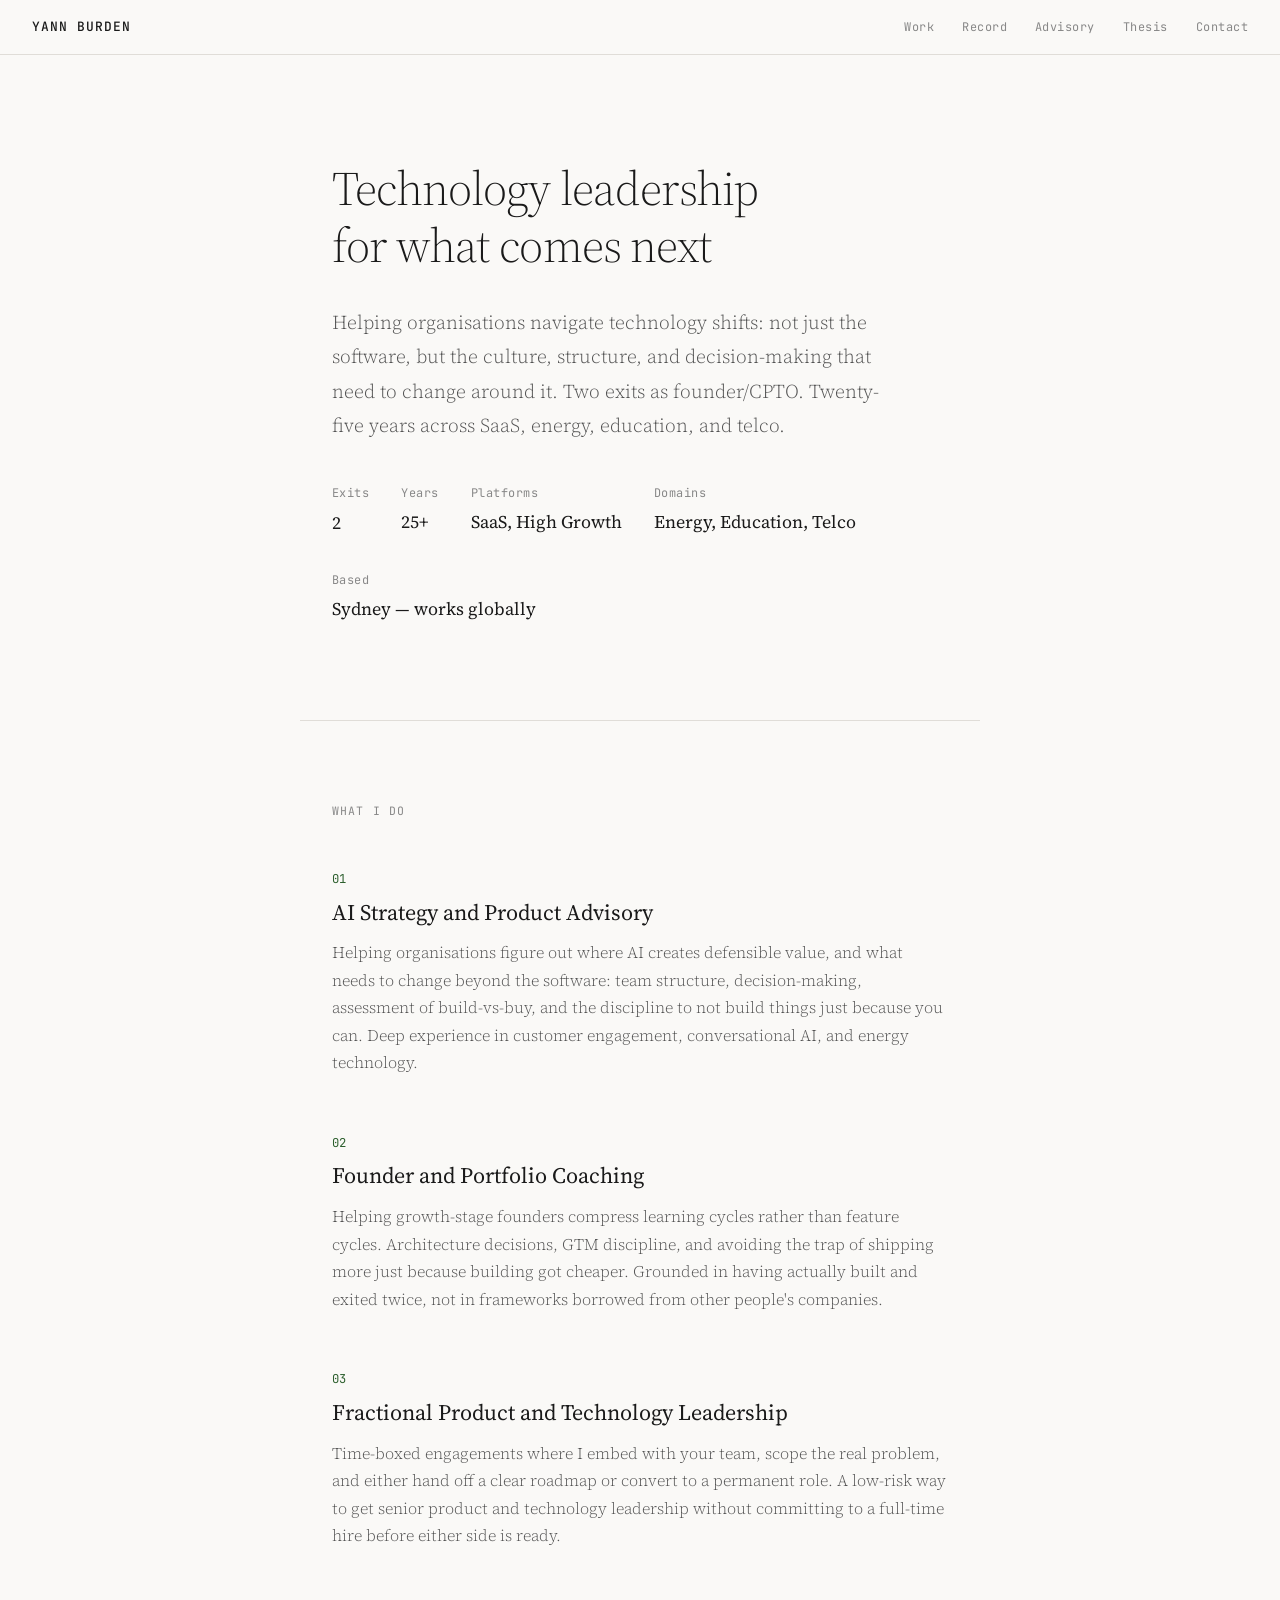
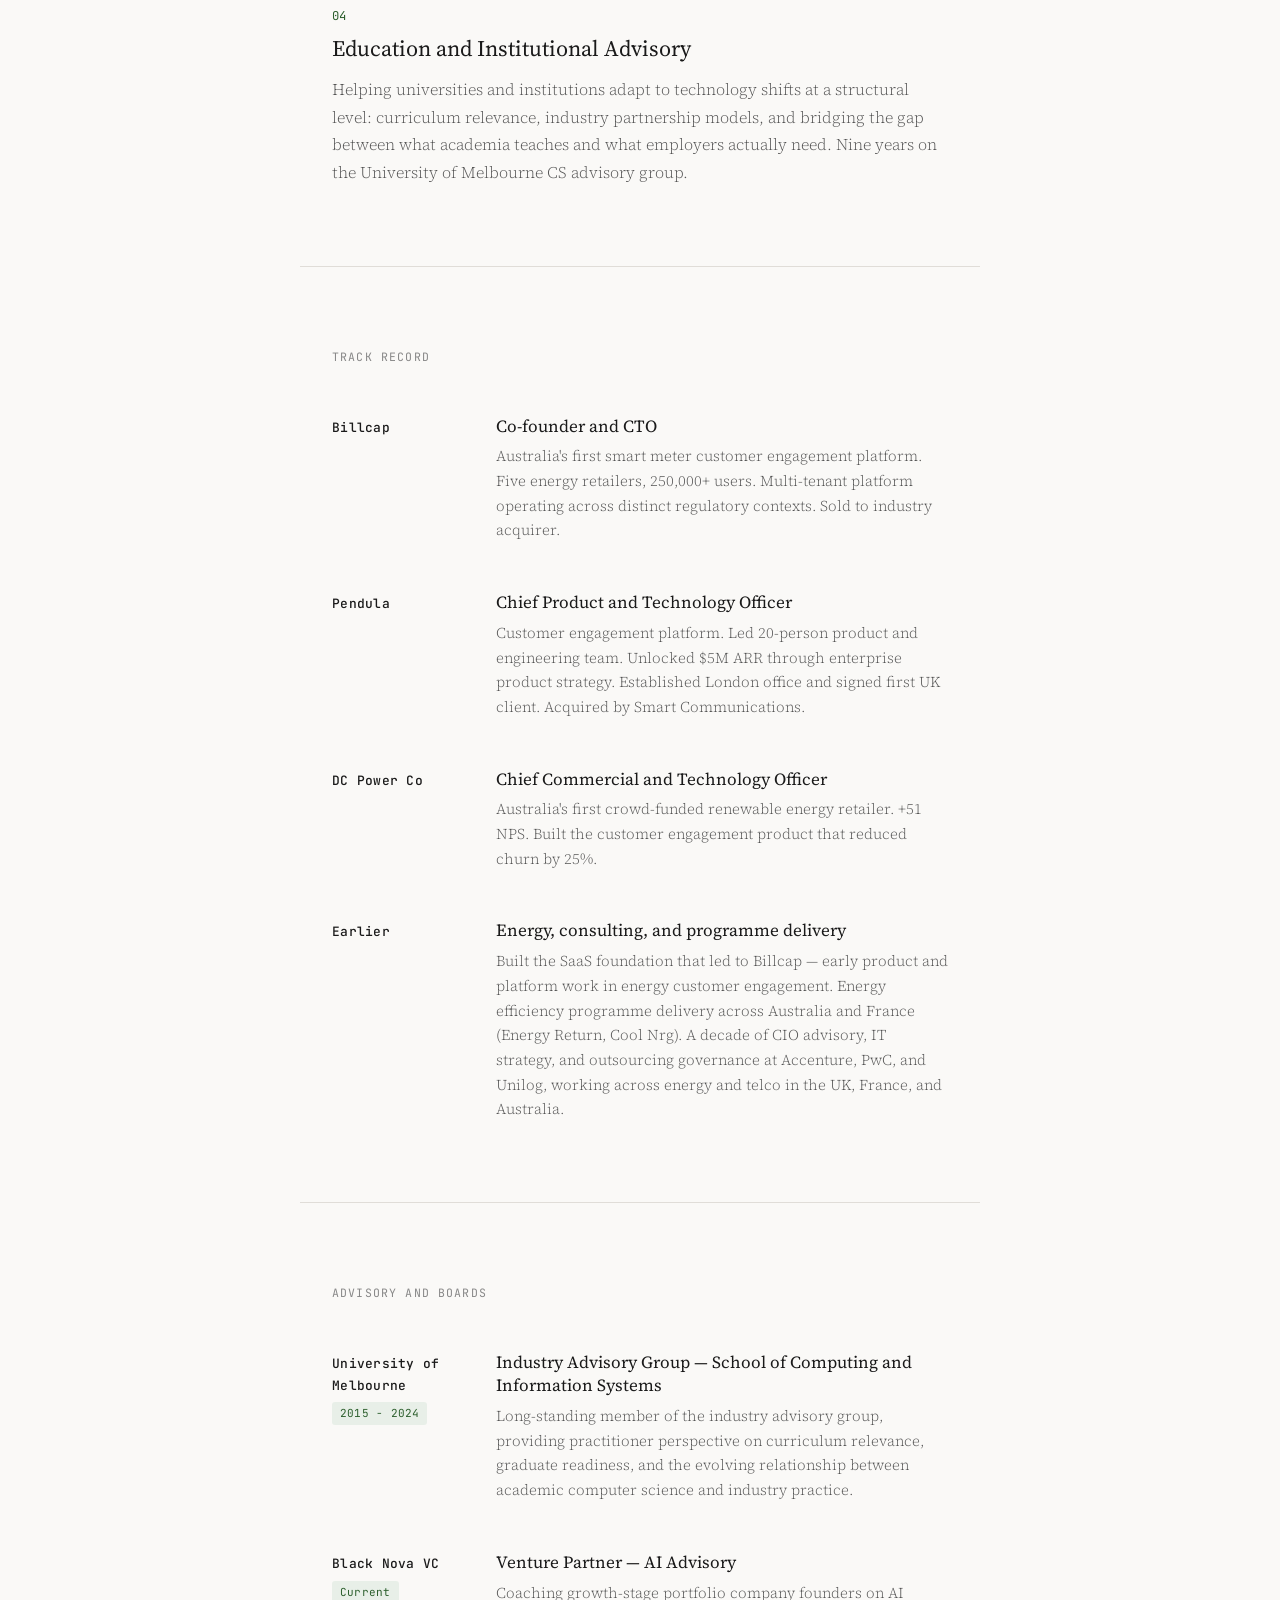
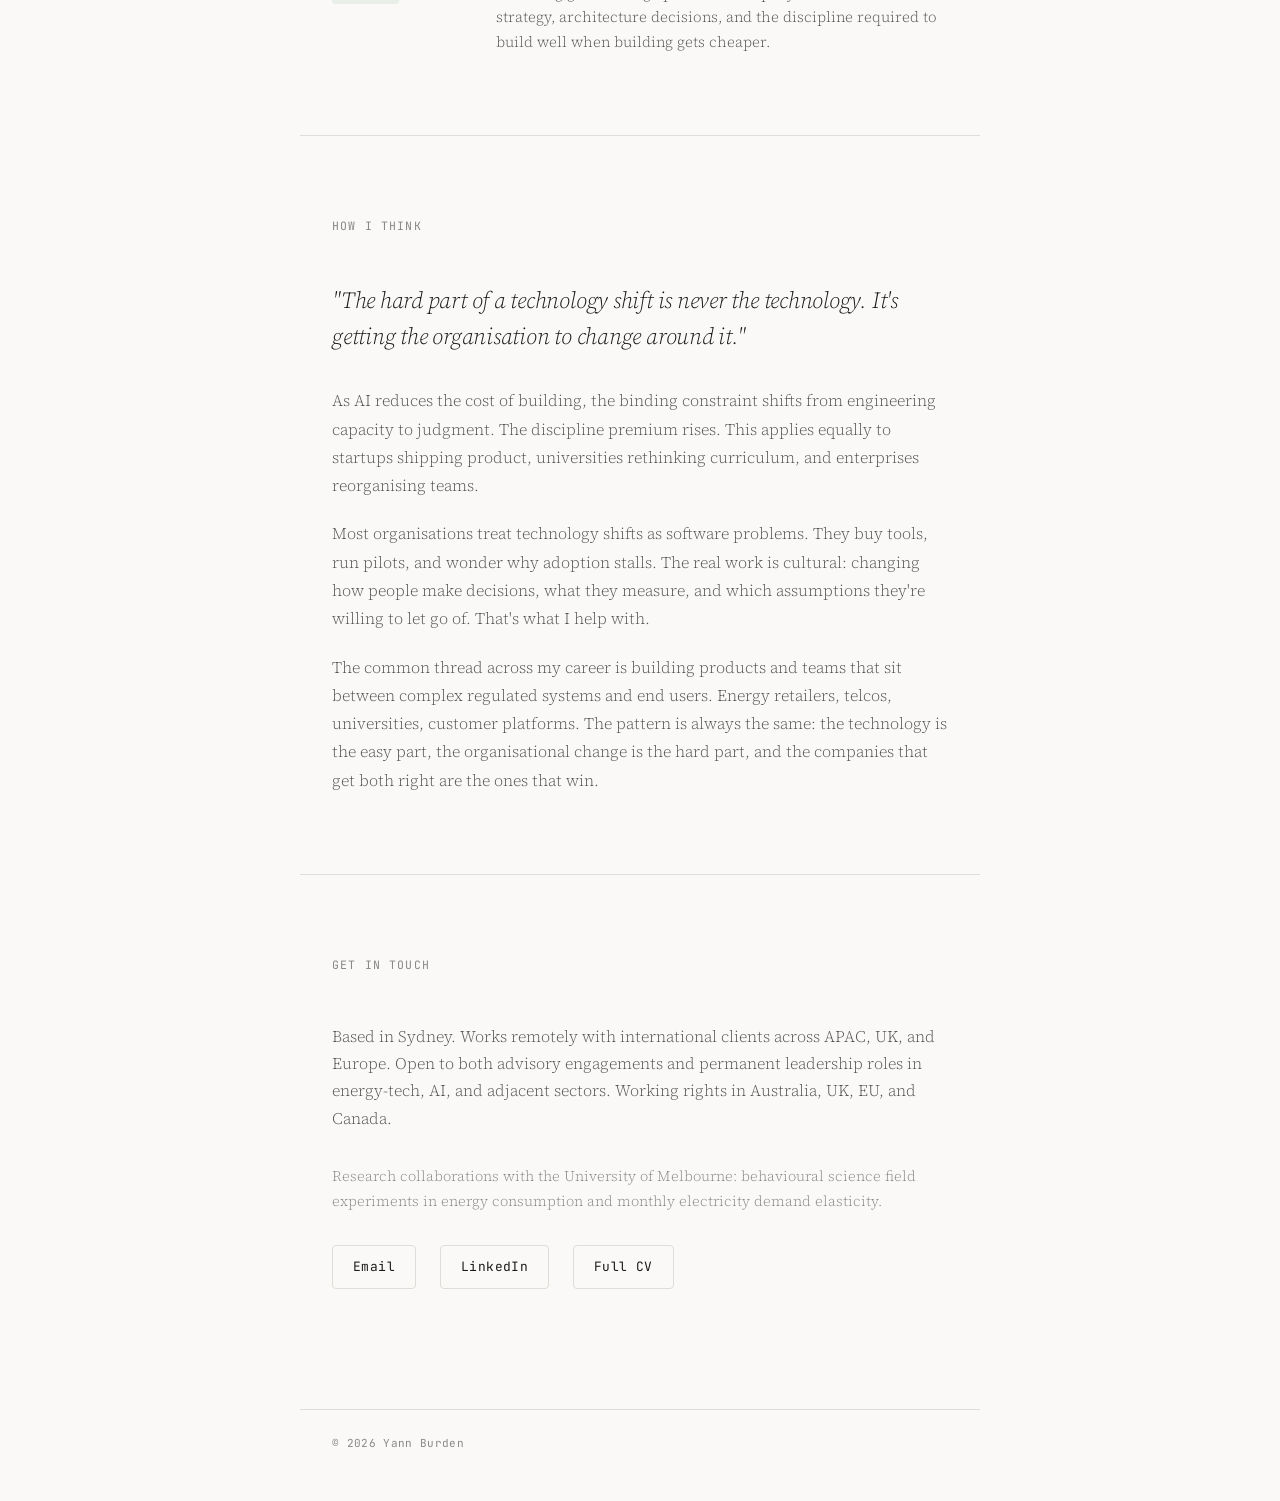
==== site/index.html @ bd3fd966 "Restructure repo: site/, cv/, applications/, media/ - Move deployed site assets into site/ with GitH" ====
<!DOCTYPE html>
<html lang="en">
<head>
<meta charset="UTF-8">
<meta name="viewport" content="width=device-width, initial-scale=1.0">
<title>Yann Burden — Technology Leadership</title>
<link href="https://fonts.googleapis.com/css2?family=Source+Serif+4:ital,opsz,wght@0,8..60,300;0,8..60,400;0,8..60,600;1,8..60,300;1,8..60,400&family=JetBrains+Mono:wght@400;500&display=swap" rel="stylesheet">
<style>
  :root {
    --fg: #1a1a1a;
    --fg-secondary: #555;
    --fg-tertiary: #888;
    --bg: #faf9f7;
    --bg-card: #f2f0ec;
    --accent: #2c5f2d;
    --accent-light: #e8efe8;
    --border: #e0ddd8;
    --serif: 'Source Serif 4', Georgia, serif;
    --mono: 'JetBrains Mono', 'SF Mono', monospace;
    --max-w: 680px;
    --space-unit: 8px;
  }

  * { margin: 0; padding: 0; box-sizing: border-box; }

  html {
    font-size: 17px;
    -webkit-font-smoothing: antialiased;
    -moz-osx-font-smoothing: grayscale;
  }

  body {
    font-family: var(--serif);
    color: var(--fg);
    background: var(--bg);
    line-height: 1.7;
  }

  /* --- NAV --- */
  nav {
    position: fixed;
    top: 0;
    width: 100%;
    background: rgba(250, 249, 247, 0.92);
    backdrop-filter: blur(12px);
    -webkit-backdrop-filter: blur(12px);
    border-bottom: 1px solid var(--border);
    z-index: 100;
    padding: 16px 32px;
    display: flex;
    justify-content: space-between;
    align-items: center;
  }

  nav .name {
    font-family: var(--mono);
    font-size: 0.76rem;
    font-weight: 500;
    letter-spacing: 0.08em;
    text-transform: uppercase;
    color: var(--fg);
  }

  nav .nav-links {
    display: flex;
    gap: 28px;
  }

  nav a {
    font-family: var(--mono);
    font-size: 0.7rem;
    letter-spacing: 0.04em;
    color: var(--fg-tertiary);
    text-decoration: none;
    transition: color 0.2s;
  }

  nav a:hover { color: var(--fg); }

  /* --- SECTIONS --- */
  section {
    max-width: var(--max-w);
    margin: 0 auto;
    padding: 0 32px;
  }

  /* --- HERO --- */
  .hero {
    padding-top: 160px;
    padding-bottom: 96px;
    border-bottom: 1px solid var(--border);
  }

  .hero h1 {
    font-size: 2.8rem;
    font-weight: 300;
    line-height: 1.2;
    letter-spacing: -0.02em;
    margin-bottom: 32px;
    color: var(--fg);
  }

  .hero p {
    font-size: 1.15rem;
    line-height: 1.75;
    color: var(--fg-secondary);
    max-width: 560px;
    font-weight: 300;
  }

  .hero .meta {
    margin-top: 40px;
    display: flex;
    gap: 32px;
    flex-wrap: wrap;
  }

  .hero .meta-item {
    font-family: var(--mono);
    font-size: 0.7rem;
    letter-spacing: 0.04em;
    color: var(--fg-tertiary);
  }

  .hero .meta-item span {
    display: block;
    font-family: var(--serif);
    font-size: 1.05rem;
    color: var(--fg);
    margin-top: 4px;
    font-weight: 400;
    letter-spacing: 0;
  }

  /* --- OFFERINGS --- */
  .offerings {
    padding-top: 80px;
    padding-bottom: 80px;
    border-bottom: 1px solid var(--border);
  }

  .section-label {
    font-family: var(--mono);
    font-size: 0.68rem;
    letter-spacing: 0.1em;
    text-transform: uppercase;
    color: var(--fg-tertiary);
    margin-bottom: 48px;
  }

  .offering {
    margin-bottom: 56px;
  }

  .offering:last-child { margin-bottom: 0; }

  .offering-number {
    font-family: var(--mono);
    font-size: 0.72rem;
    color: var(--accent);
    margin-bottom: 8px;
  }

  .offering h3 {
    font-size: 1.3rem;
    font-weight: 400;
    margin-bottom: 12px;
    line-height: 1.35;
  }

  .offering p {
    font-size: 0.95rem;
    color: var(--fg-secondary);
    line-height: 1.7;
    font-weight: 300;
  }

  /* --- TRACK RECORD --- */
  .track-record {
    padding-top: 80px;
    padding-bottom: 80px;
    border-bottom: 1px solid var(--border);
  }

  .record {
    margin-bottom: 48px;
    display: grid;
    grid-template-columns: 140px 1fr;
    gap: 24px;
    align-items: baseline;
  }

  .record:last-child { margin-bottom: 0; }

  .record-company {
    font-family: var(--mono);
    font-size: 0.76rem;
    font-weight: 500;
    letter-spacing: 0.02em;
    color: var(--fg);
  }

  .record-return {
    display: inline-block;
    font-family: var(--mono);
    font-size: 0.65rem;
    color: var(--accent);
    background: var(--accent-light);
    padding: 2px 8px;
    border-radius: 3px;
    margin-top: 6px;
    letter-spacing: 0.02em;
  }

  .record-detail h4 {
    font-size: 1rem;
    font-weight: 400;
    margin-bottom: 6px;
    line-height: 1.4;
  }

  .record-detail p {
    font-size: 0.88rem;
    color: var(--fg-secondary);
    line-height: 1.65;
    font-weight: 300;
  }

  /* --- THESIS --- */
  .thesis {
    padding-top: 80px;
    padding-bottom: 80px;
    border-bottom: 1px solid var(--border);
  }

  .thesis blockquote {
    font-size: 1.35rem;
    font-weight: 300;
    line-height: 1.55;
    color: var(--fg);
    margin-bottom: 32px;
    font-style: italic;
    letter-spacing: -0.01em;
  }

  .thesis p {
    font-size: 0.95rem;
    color: var(--fg-secondary);
    line-height: 1.75;
    font-weight: 300;
    margin-bottom: 20px;
  }

  .thesis p:last-child { margin-bottom: 0; }

  /* --- CONTACT --- */
  .contact {
    padding-top: 80px;
    padding-bottom: 120px;
  }

  .contact p {
    font-size: 0.95rem;
    color: var(--fg-secondary);
    line-height: 1.7;
    font-weight: 300;
    margin-bottom: 32px;
  }

  .contact-links {
    display: flex;
    gap: 24px;
    flex-wrap: wrap;
  }

  .contact-links a {
    font-family: var(--mono);
    font-size: 0.76rem;
    letter-spacing: 0.03em;
    color: var(--fg);
    text-decoration: none;
    padding: 10px 20px;
    border: 1px solid var(--border);
    border-radius: 4px;
    transition: all 0.2s;
  }

  .contact-links a:hover {
    border-color: var(--fg);
    background: var(--fg);
    color: var(--bg);
  }

  /* --- FOOTER --- */
  footer {
    max-width: var(--max-w);
    margin: 0 auto;
    padding: 24px 32px 48px;
    border-top: 1px solid var(--border);
  }

  footer p {
    font-family: var(--mono);
    font-size: 0.65rem;
    color: var(--fg-tertiary);
    letter-spacing: 0.03em;
  }

  /* --- RESPONSIVE --- */
  @media (max-width: 640px) {
    .hero { padding-top: 120px; padding-bottom: 64px; }
    .hero h1 { font-size: 2rem; }
    .hero p { font-size: 1.05rem; }
    .record { grid-template-columns: 1fr; gap: 8px; }
    .hero .meta { gap: 24px; }
    nav { padding: 14px 20px; }
    section { padding-left: 20px; padding-right: 20px; }
    .thesis blockquote { font-size: 1.15rem; }
  }

  /* --- ENTRANCE ANIMATIONS --- */
  .fade-in {
    opacity: 0;
    transform: translateY(16px);
    animation: fadeUp 0.6s ease forwards;
  }

  @keyframes fadeUp {
    to { opacity: 1; transform: translateY(0); }
  }

  .delay-1 { animation-delay: 0.1s; }
  .delay-2 { animation-delay: 0.2s; }
  .delay-3 { animation-delay: 0.35s; }
  .delay-4 { animation-delay: 0.5s; }
</style>
</head>
<body>

<nav>
  <div class="name">Yann Burden</div>
  <div class="nav-links">
    <a href="#work">Work</a>
    <a href="#record">Record</a>
    <a href="#advisory">Advisory</a>
    <a href="#thesis">Thesis</a>
    <a href="#contact">Contact</a>
  </div>
</nav>

<section class="hero">
  <h1 class="fade-in">Technology leadership<br>for what comes next</h1>
  <p class="fade-in delay-1">Helping organisations navigate technology shifts: not just the software, but the culture, structure, and decision-making that need to change around it. Two exits as founder/CPTO. Twenty-five years across SaaS, energy, education, and telco.</p>
  <div class="meta fade-in delay-2">
    <div class="meta-item">Exits<span>2</span></div>
    <div class="meta-item">Years<span>25+</span></div>
    <div class="meta-item">Platforms<span>SaaS, High Growth</span></div>
    <div class="meta-item">Domains<span>Energy, Education, Telco</span></div>
    <div class="meta-item">Based<span>Sydney — works globally</span></div>
  </div>
</section>

<section class="offerings" id="work">
  <div class="section-label">What I do</div>

  <div class="offering fade-in">
    <div class="offering-number">01</div>
    <h3>AI Strategy and Product Advisory</h3>
    <p>Helping organisations figure out where AI creates defensible value, and what needs to change beyond the software: team structure, decision-making, assessment of build-vs-buy, and the discipline to not build things just because you can. Deep experience in customer engagement, conversational AI, and energy technology.</p>
  </div>

  <div class="offering fade-in">
    <div class="offering-number">02</div>
    <h3>Founder and Portfolio Coaching</h3>
    <p>Helping growth-stage founders compress learning cycles rather than feature cycles. Architecture decisions, GTM discipline, and avoiding the trap of shipping more just because building got cheaper. Grounded in having actually built and exited twice, not in frameworks borrowed from other people's companies.</p>
  </div>

  <div class="offering fade-in">
    <div class="offering-number">03</div>
    <h3>Fractional Product and Technology Leadership</h3>
    <p>Time-boxed engagements where I embed with your team, scope the real problem, and either hand off a clear roadmap or convert to a permanent role. A low-risk way to get senior product and technology leadership without committing to a full-time hire before either side is ready.</p>
  </div>

  <div class="offering fade-in">
    <div class="offering-number">04</div>
    <h3>Education and Institutional Advisory</h3>
    <p>Helping universities and institutions adapt to technology shifts at a structural level: curriculum relevance, industry partnership models, and bridging the gap between what academia teaches and what employers actually need. Nine years on the University of Melbourne CS advisory group.</p>
  </div>
</section>

<section class="track-record" id="record">
  <div class="section-label">Track record</div>

  <div class="record fade-in">
    <div>
      <div class="record-company">Billcap</div>
    </div>
    <div class="record-detail">
      <h4>Co-founder and CTO</h4>
      <p>Australia's first smart meter customer engagement platform. Five energy retailers, 250,000+ users. Multi-tenant platform operating across distinct regulatory contexts. Sold to industry acquirer.</p>
    </div>
  </div>

  <div class="record fade-in">
    <div>
      <div class="record-company">Pendula</div>
    </div>
    <div class="record-detail">
      <h4>Chief Product and Technology Officer</h4>
      <p>Customer engagement platform. Led 20-person product and engineering team. Unlocked $5M ARR through enterprise product strategy. Established London office and signed first UK client. Acquired by Smart Communications.</p>
    </div>
  </div>

  <div class="record fade-in">
    <div>
      <div class="record-company">DC Power Co</div>
    </div>
    <div class="record-detail">
      <h4>Chief Commercial and Technology Officer</h4>
      <p>Australia's first crowd-funded renewable energy retailer. +51 NPS. Built the customer engagement product that reduced churn by 25%.</p>
    </div>
  </div>

  <div class="record fade-in">
    <div>
      <div class="record-company">Earlier</div>
    </div>
    <div class="record-detail">
      <h4>Energy, consulting, and programme delivery</h4>
      <p>Built the SaaS foundation that led to Billcap — early product and platform work in energy customer engagement. Energy efficiency programme delivery across Australia and France (Energy Return, Cool Nrg). A decade of CIO advisory, IT strategy, and outsourcing governance at Accenture, PwC, and Unilog, working across energy and telco in the UK, France, and Australia.</p>
    </div>
  </div>
</section>

<section class="track-record" id="advisory">
  <div class="section-label">Advisory and boards</div>

  <div class="record fade-in">
    <div>
      <div class="record-company">University of Melbourne</div>
      <div class="record-return">2015 - 2024</div>
    </div>
    <div class="record-detail">
      <h4>Industry Advisory Group — School of Computing and Information Systems</h4>
      <p>Long-standing member of the industry advisory group, providing practitioner perspective on curriculum relevance, graduate readiness, and the evolving relationship between academic computer science and industry practice.</p>
    </div>
  </div>

  <div class="record fade-in">
    <div>
      <div class="record-company">Black Nova VC</div>
      <div class="record-return">Current</div>
    </div>
    <div class="record-detail">
      <h4>Venture Partner — AI Advisory</h4>
      <p>Coaching growth-stage portfolio company founders on AI strategy, architecture decisions, and the discipline required to build well when building gets cheaper.</p>
    </div>
  </div>
</section>

<section class="thesis" id="thesis">
  <div class="section-label">How I think</div>

  <blockquote class="fade-in">"The hard part of a technology shift is never the technology. It's getting the organisation to change around it."</blockquote>

  <p class="fade-in">As AI reduces the cost of building, the binding constraint shifts from engineering capacity to judgment. The discipline premium rises. This applies equally to startups shipping product, universities rethinking curriculum, and enterprises reorganising teams.</p>

  <p class="fade-in">Most organisations treat technology shifts as software problems. They buy tools, run pilots, and wonder why adoption stalls. The real work is cultural: changing how people make decisions, what they measure, and which assumptions they're willing to let go of. That's what I help with.</p>

  <p class="fade-in">The common thread across my career is building products and teams that sit between complex regulated systems and end users. Energy retailers, telcos, universities, customer platforms. The pattern is always the same: the technology is the easy part, the organisational change is the hard part, and the companies that get both right are the ones that win.</p>
</section>

<section class="contact" id="contact">
  <div class="section-label">Get in touch</div>

  <p>Based in Sydney. Works remotely with international clients across APAC, UK, and Europe. Open to both advisory engagements and permanent leadership roles in energy-tech, AI, and adjacent sectors. Working rights in Australia, UK, EU, and Canada.</p>

  <p style="font-size: 0.85rem; color: var(--fg-tertiary); margin-bottom: 32px; font-weight: 300;">Research collaborations with the University of Melbourne: behavioural science field experiments in energy consumption and monthly electricity demand elasticity.</p>

  <div class="contact-links">
    <a href="/cdn-cgi/l/email-protection#5920383737193c373c2b3e202b3c2d2c2b37773a36">Email</a>
    <a href="https://www.linkedin.com/in/yannburden" target="_blank">LinkedIn</a>
    <a href="https://energyreturn.co/me" target="_blank">Full CV</a>
  </div>
</section>

<footer>
  <p>&copy; 2026 Yann Burden</p>
</footer>

<script data-cfasync="false" src="/cdn-cgi/scripts/5c5dd728/cloudflare-static/email-decode.min.js"></script><script>
  // Intersection Observer for scroll-triggered fade-ins
  const observer = new IntersectionObserver((entries) => {
    entries.forEach(entry => {
      if (entry.isIntersecting) {
        entry.target.style.animationPlayState = 'running';
        observer.unobserve(entry.target);
      }
    });
  }, { threshold: 0.15 });

  document.querySelectorAll('.offerings .fade-in, .track-reco
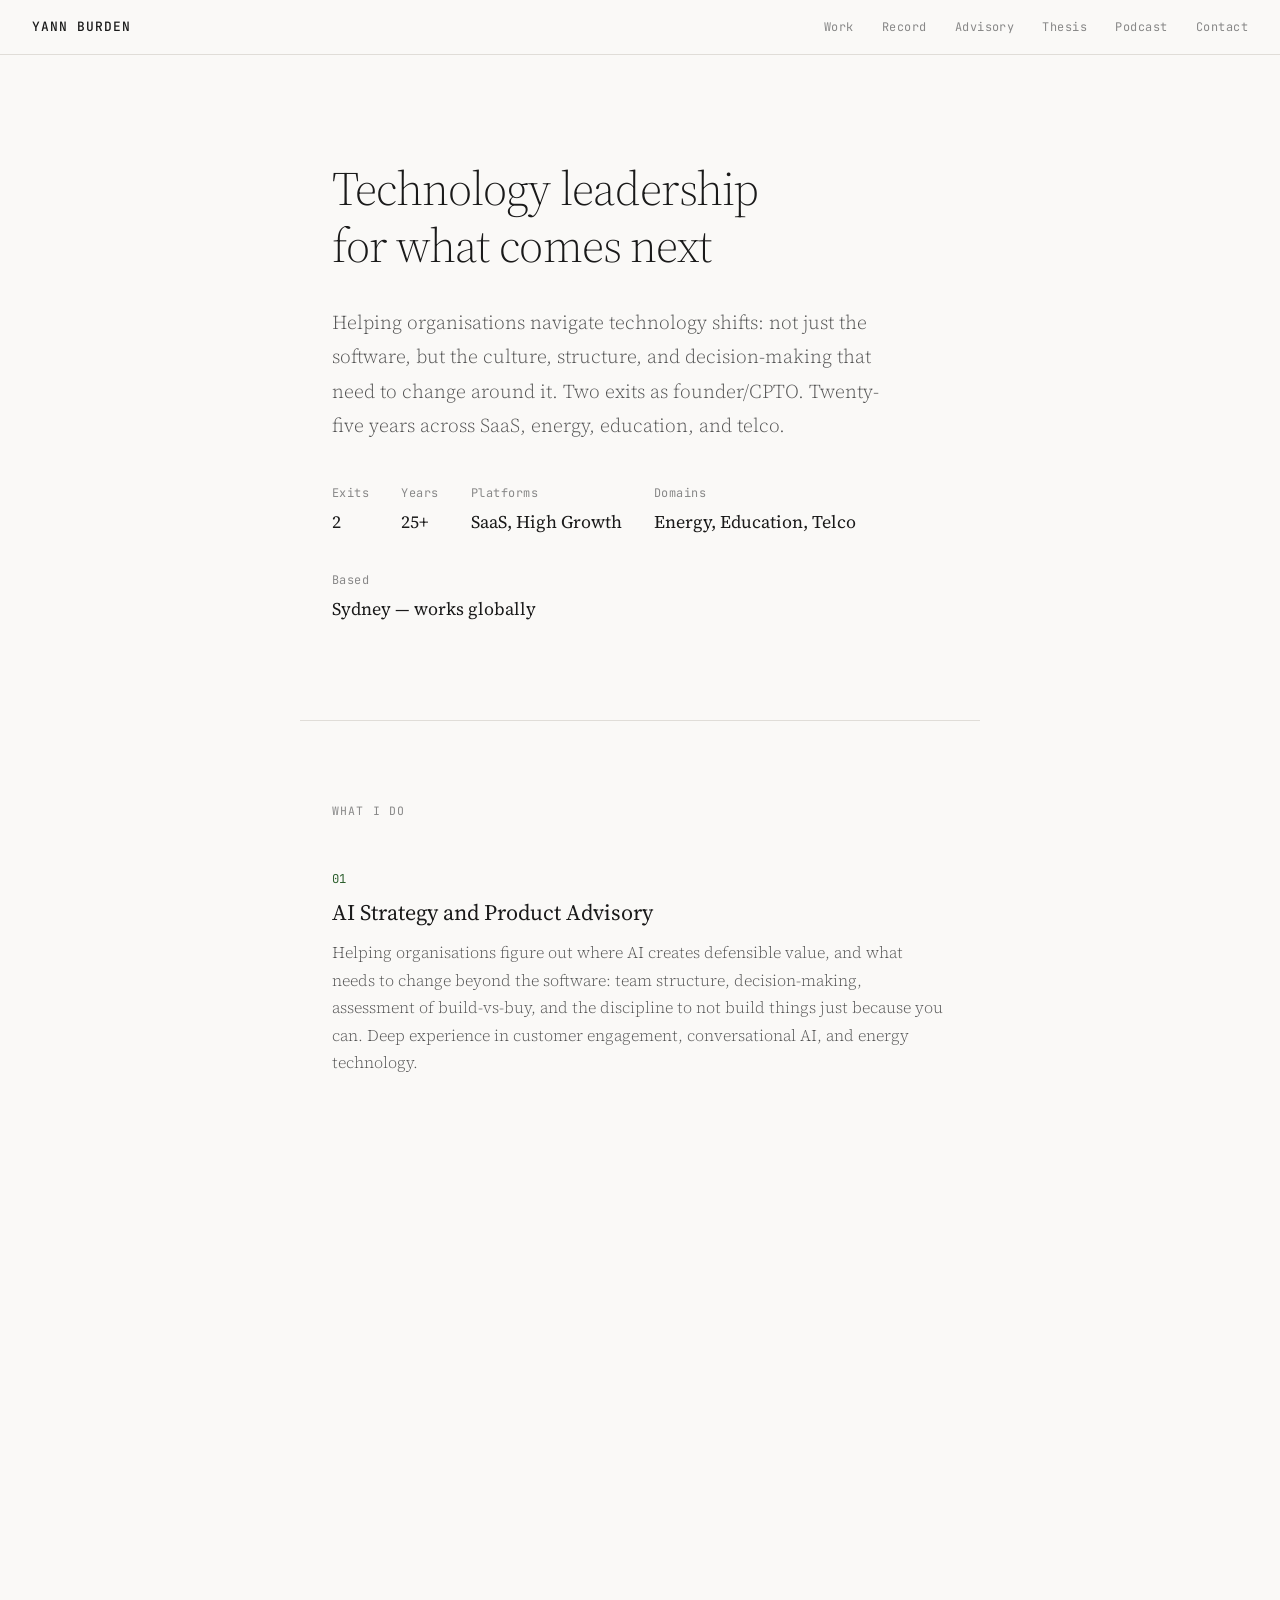
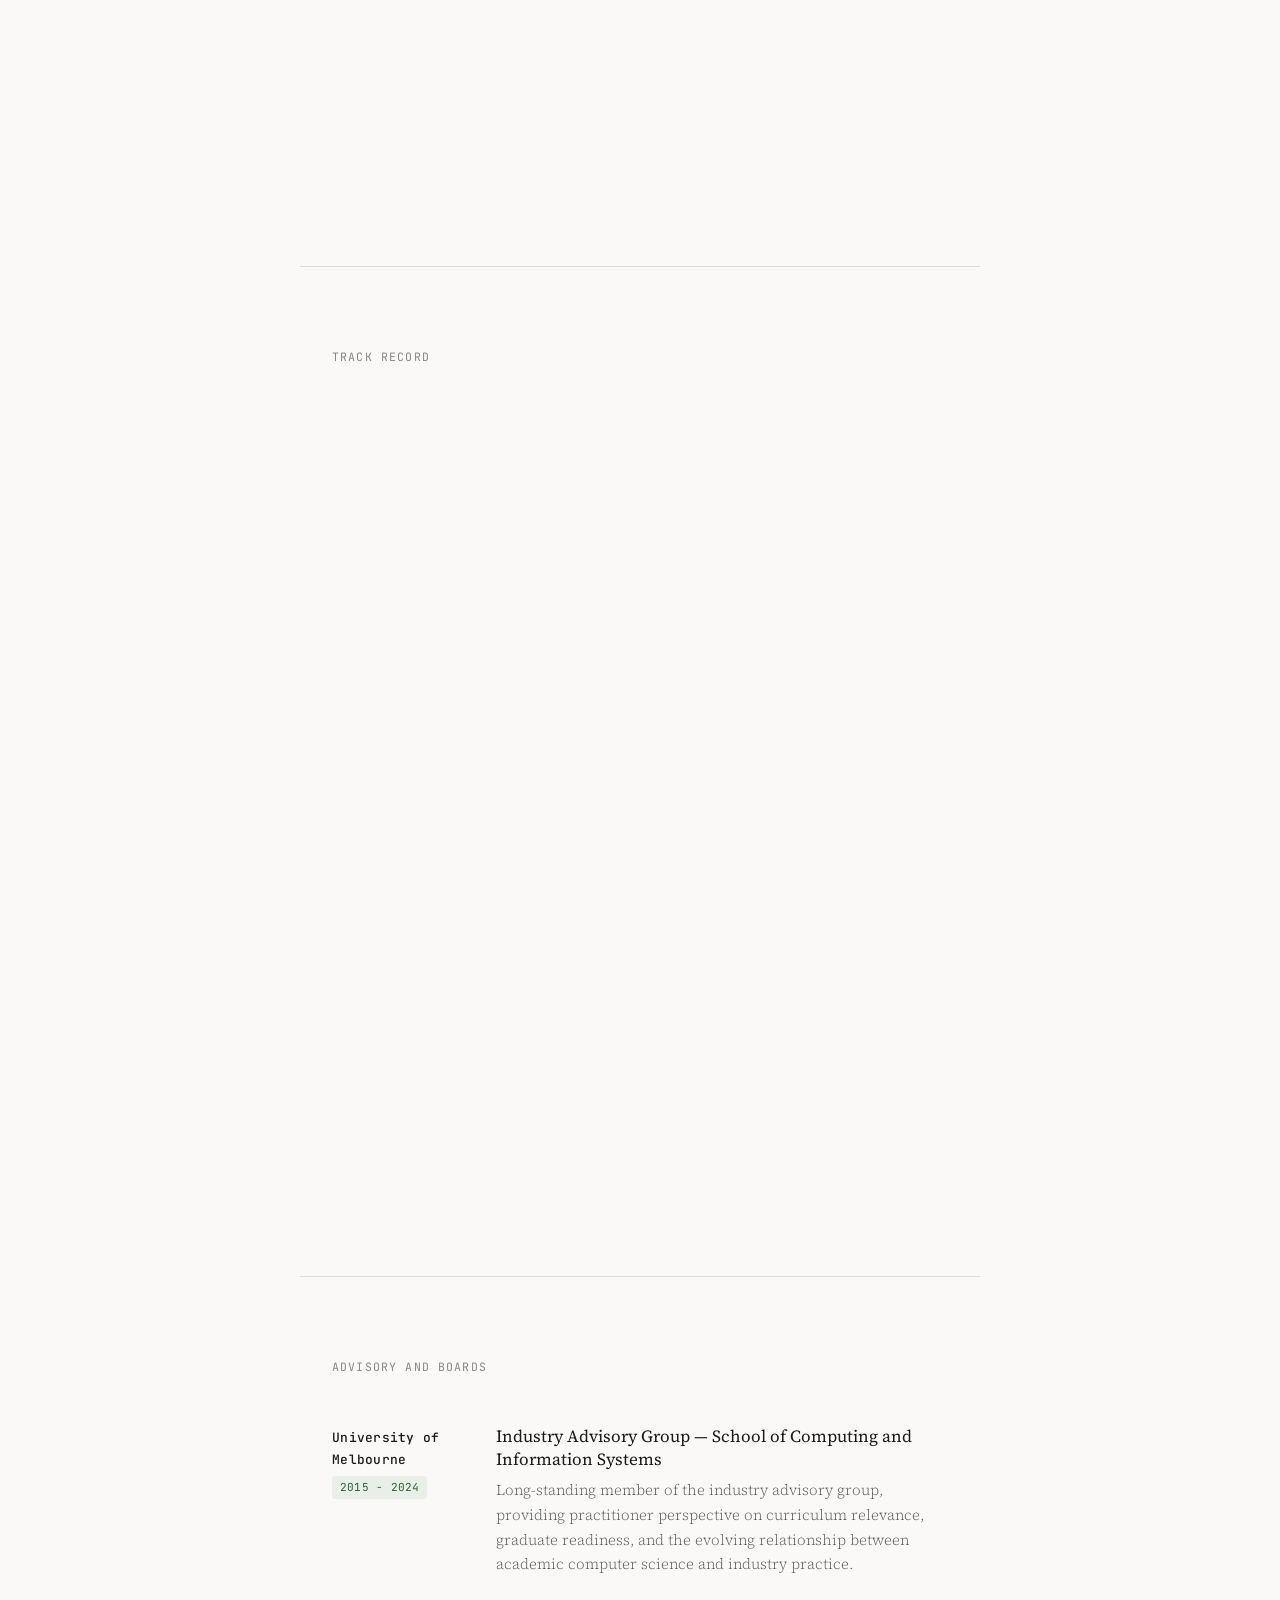
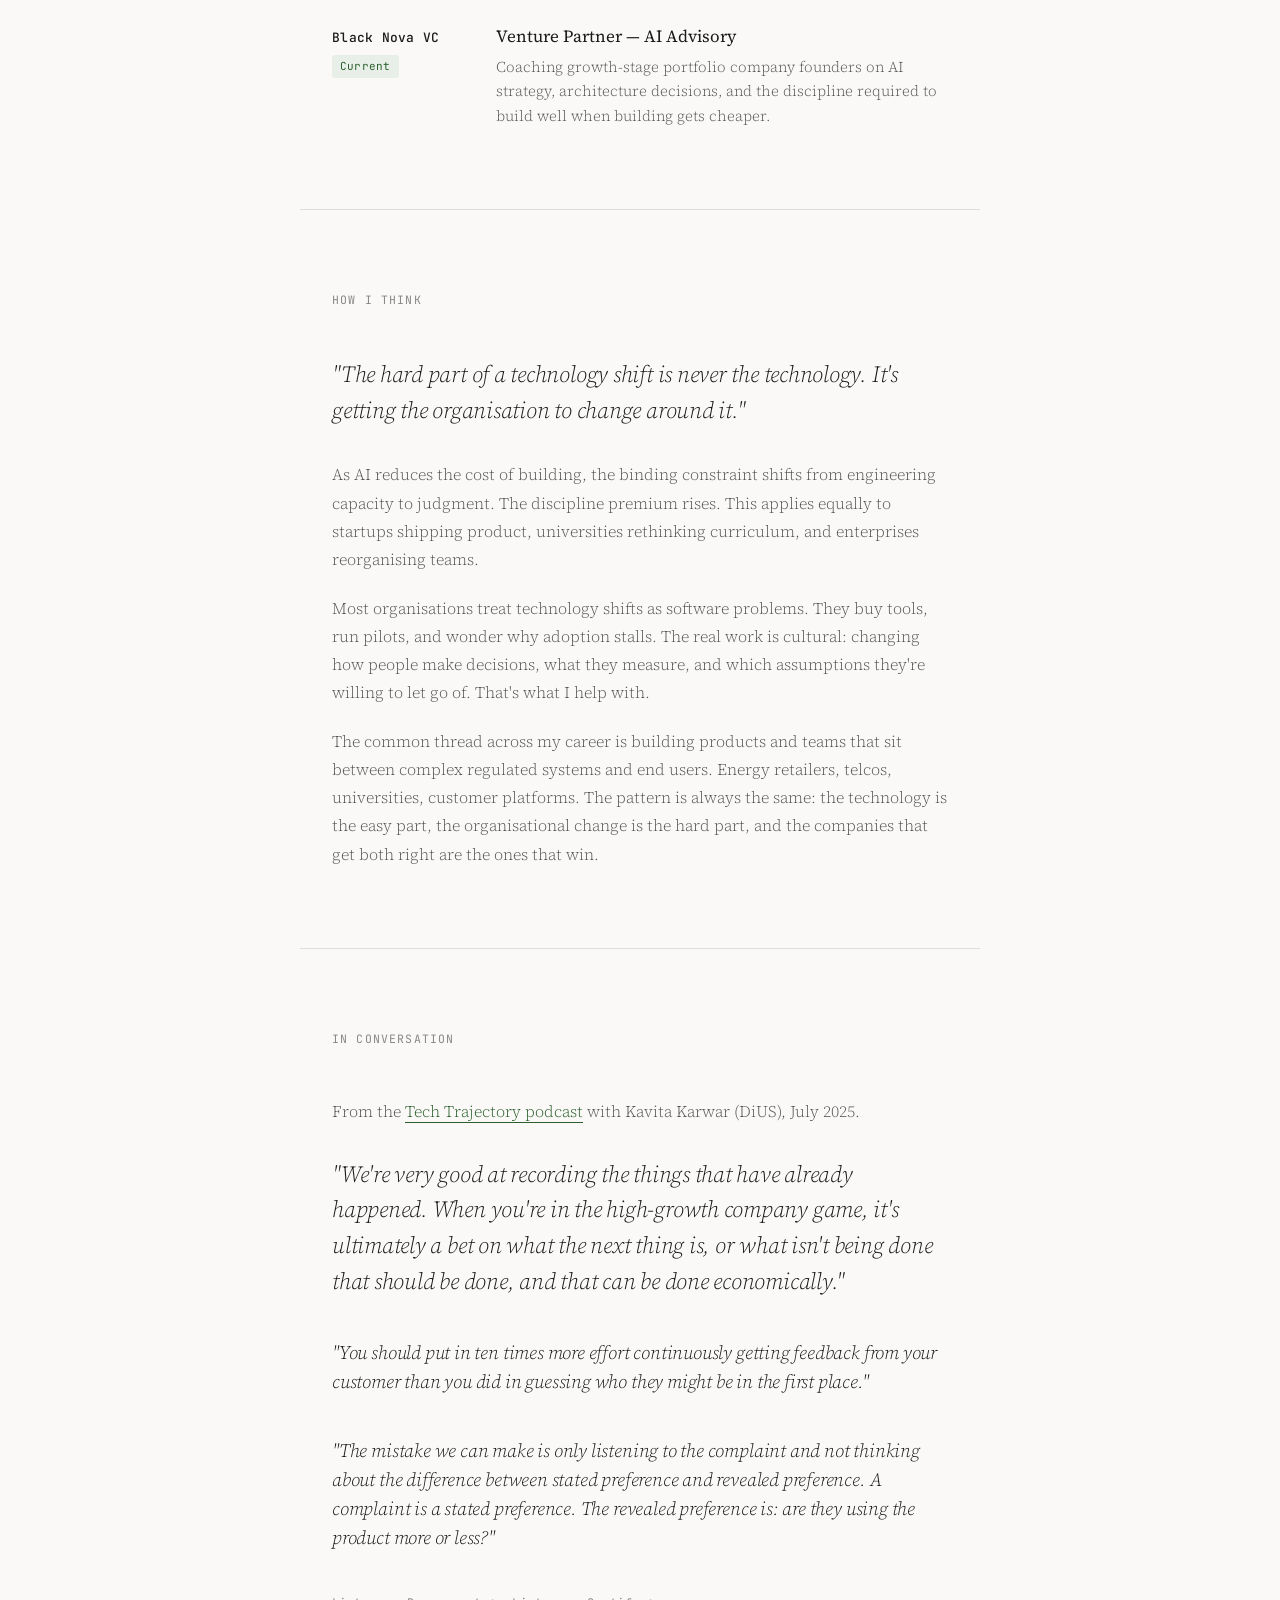
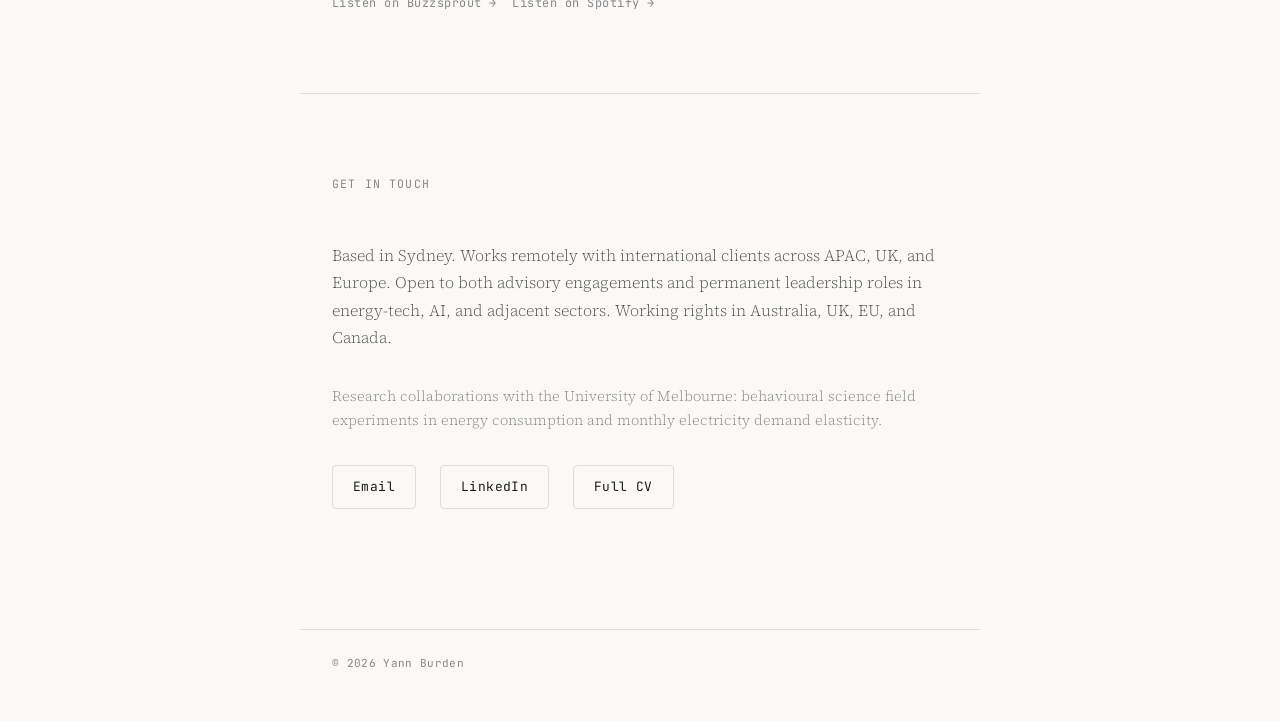
==== commit 234799f4: "Fix Billcap title, add podcast section, create /cv redirect, sharpen cv-base.md - Landing page: Bill" ====
--- a/site/index.html
+++ b/site/index.html
@@ -344,6 +344,7 @@
     <a href="#record">Record</a>
     <a href="#advisory">Advisory</a>
     <a href="#thesis">Thesis</a>
+    <a href="#conversation">Podcast</a>
     <a href="#contact">Contact</a>
   </div>
 </nav>
@@ -396,8 +397,8 @@
       <div class="record-company">Billcap</div>
     </div>
     <div class="record-detail">
-      <h4>Co-founder and CTO</h4>
-      <p>Australia's first smart meter customer engagement platform. Five energy retailers, 250,000+ users. Multi-tenant platform operating across distinct regulatory contexts. Sold to industry acquirer.</p>
+      <h4>CEO and Co-founder</h4>
+      <p>Australia's first smart meter customer engagement platform. Five energy retailers, 250,000+ users. Multi-tenant platform operating across distinct regulatory contexts. Hands-on technical contributor to the data science capability (R, ML prototyping). Research partnership with the University of Melbourne on behavioural field experiments. Sold to industry acquirer.</p>
     </div>
   </div>
 
@@ -468,6 +469,23 @@
   <p class="fade-in">Most organisations treat technology shifts as software problems. They buy tools, run pilots, and wonder why adoption stalls. The real work is cultural: changing how people make decisions, what they measure, and which assumptions they're willing to let go of. That's what I help with.</p>
 
   <p class="fade-in">The common thread across my career is building products and teams that sit between complex regulated systems and end users. Energy retailers, telcos, universities, customer platforms. The pattern is always the same: the technology is the easy part, the organisational change is the hard part, and the companies that get both right are the ones that win.</p>
+</section>
+
+<section class="thesis" id="conversation">
+  <div class="section-label">In conversation</div>
+
+  <p class="fade-in" style="margin-bottom: 32px;">From the <a href="https://techtrajectorypodcast.buzzsprout.com/2457356/episodes/17422143-leading-with-customer-clarity-in-a-changing-world" target="_blank" style="color: var(--accent); text-decoration: none; border-bottom: 1px solid var(--accent);">Tech Trajectory podcast</a> with Kavita Karwar (DiUS), July 2025.</p>
+
+  <blockquote class="fade-in" style="margin-bottom: 40px;">"We're very good at recording the things that have already happened. When you're in the high-growth company game, it's ultimately a bet on what the next thing is, or what isn't being done that should be done, and that can be done economically."</blockquote>
+
+  <blockquote class="fade-in" style="margin-bottom: 40px; font-size: 1.1rem;">"You should put in ten times more effort continuously getting feedback from your customer than you did in guessing who they might be in the first place."</blockquote>
+
+  <blockquote class="fade-in" style="margin-bottom: 40px; font-size: 1.1rem;">"The mistake we can make is only listening to the complaint and not thinking about the difference between stated preference and revealed preference. A complaint is a stated preference. The revealed preference is: are they using the product more or less?"</blockquote>
+
+  <div class="fade-in" style="display: flex; gap: 16px; flex-wrap: wrap;">
+    <a href="https://techtrajectorypodcast.buzzsprout.com/2457356/episodes/17422143-leading-with-customer-clarity-in-a-changing-world" target="_blank" style="font-family: var(--mono); font-size: 0.7rem; letter-spacing: 0.04em; color: var(--fg-tertiary); text-decoration: none; transition: color 0.2s;">Listen on Buzzsprout &rarr;</a>
+    <a href="https://open.spotify.com/show/1TiZDbaklrHkQCcNVXHvZK" target="_blank" style="font-family: var(--mono); font-size: 0.7rem; letter-spacing: 0.04em; color: var(--fg-tertiary); text-decoration: none; transition: color 0.2s;">Listen on Spotify &rarr;</a>
+  </div>
 </section>
 
 <section class="contact" id="contact">
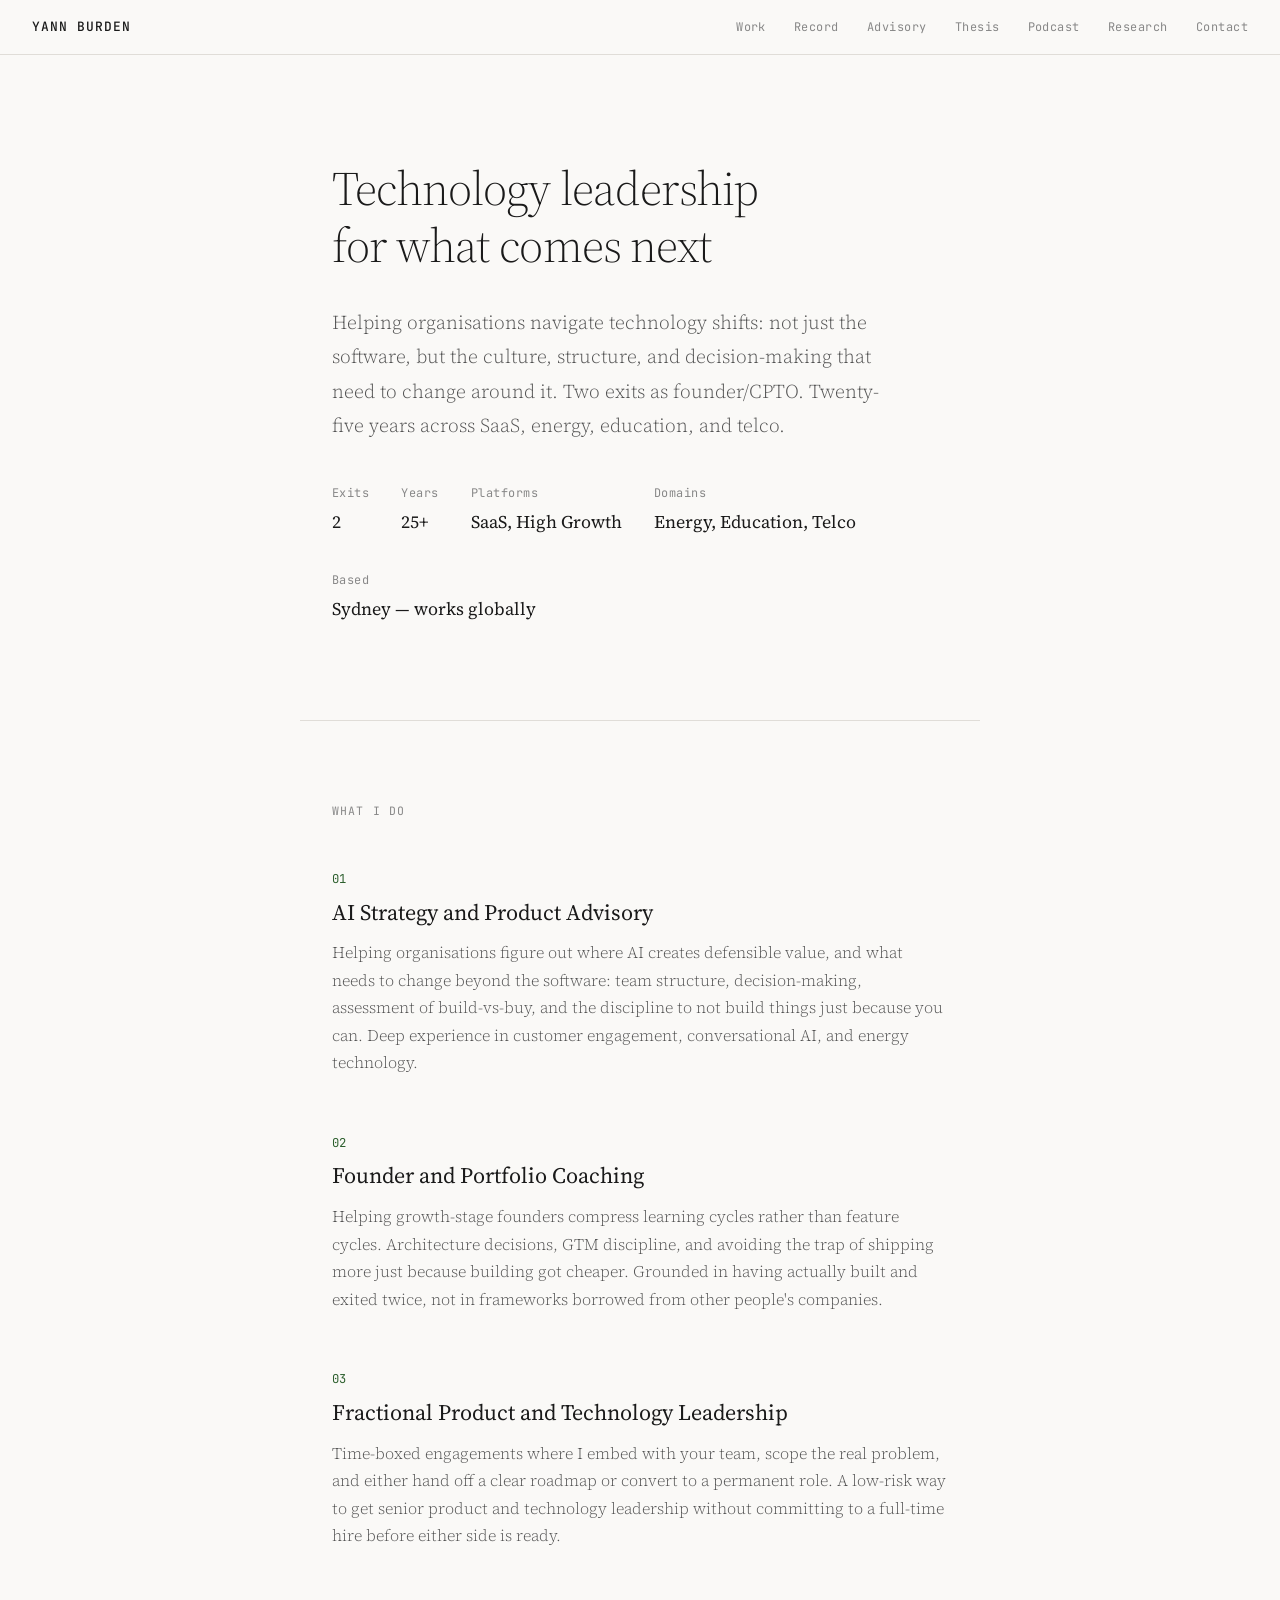
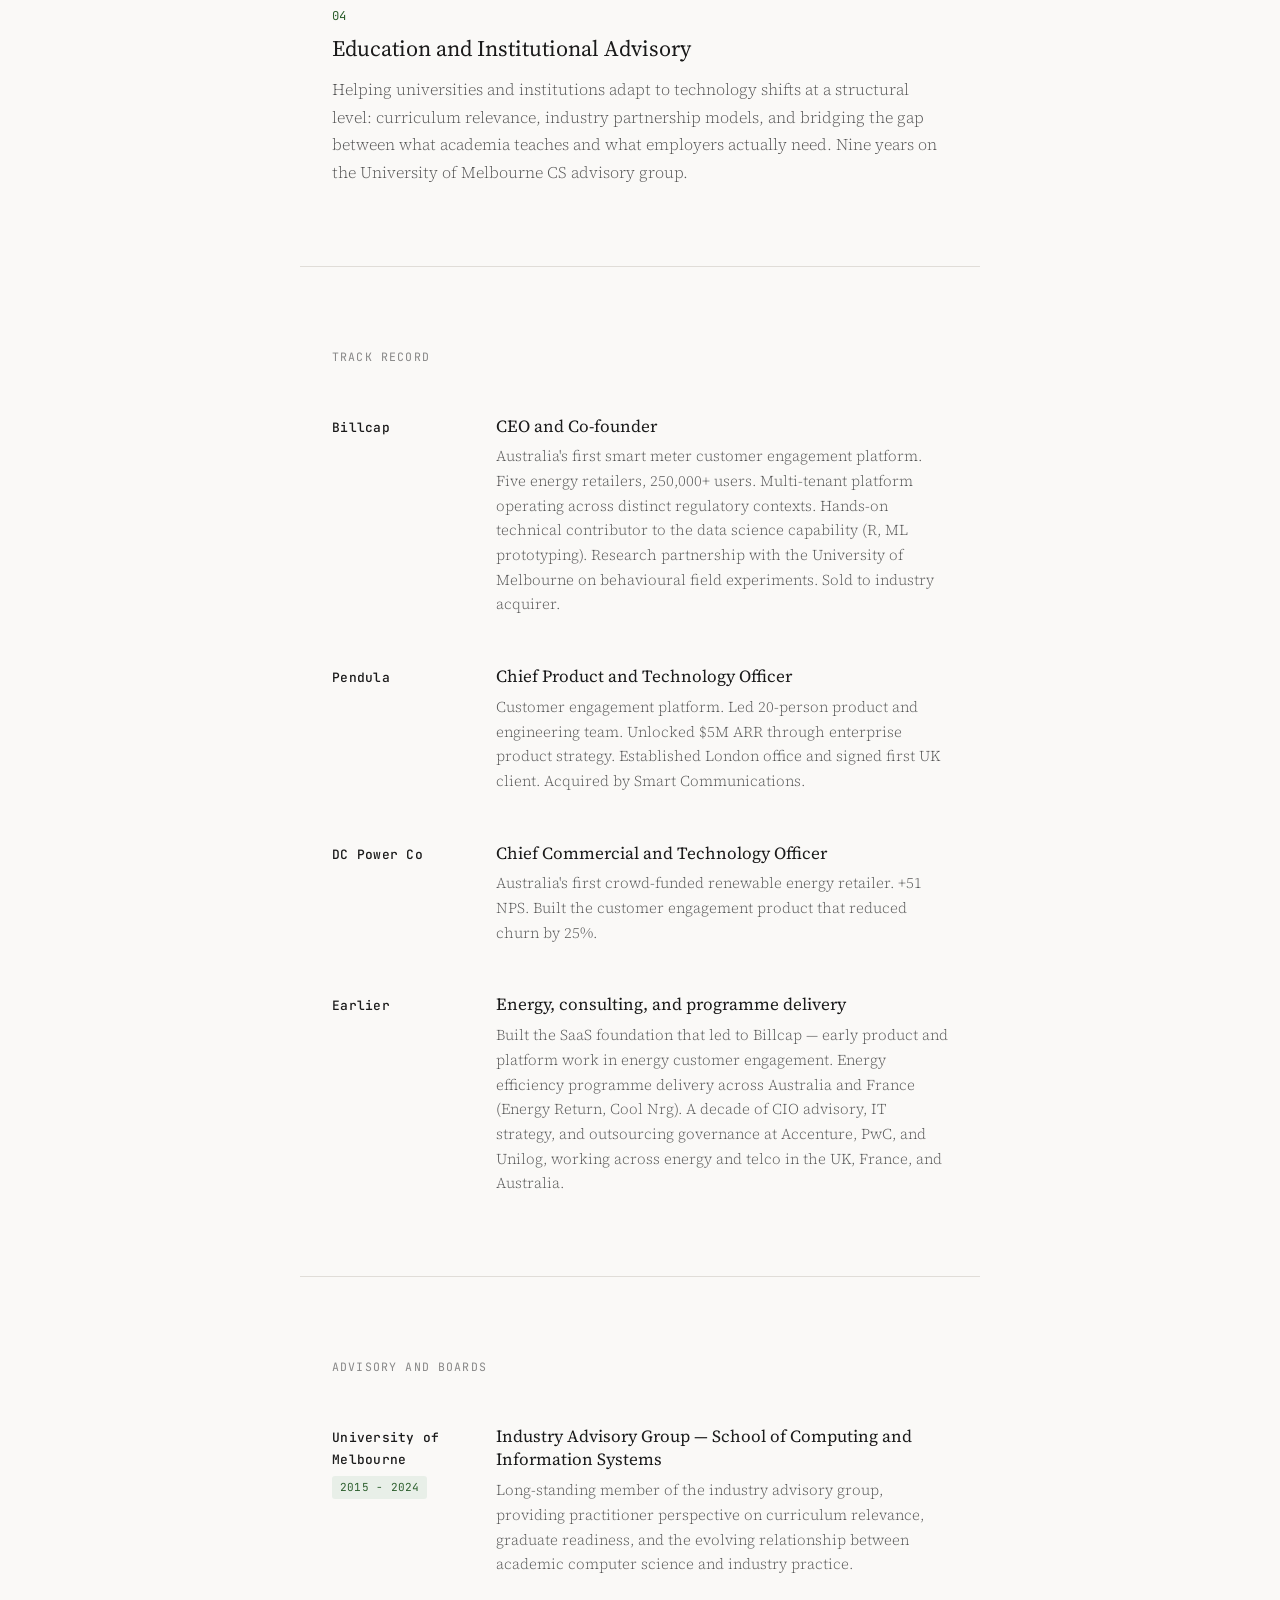
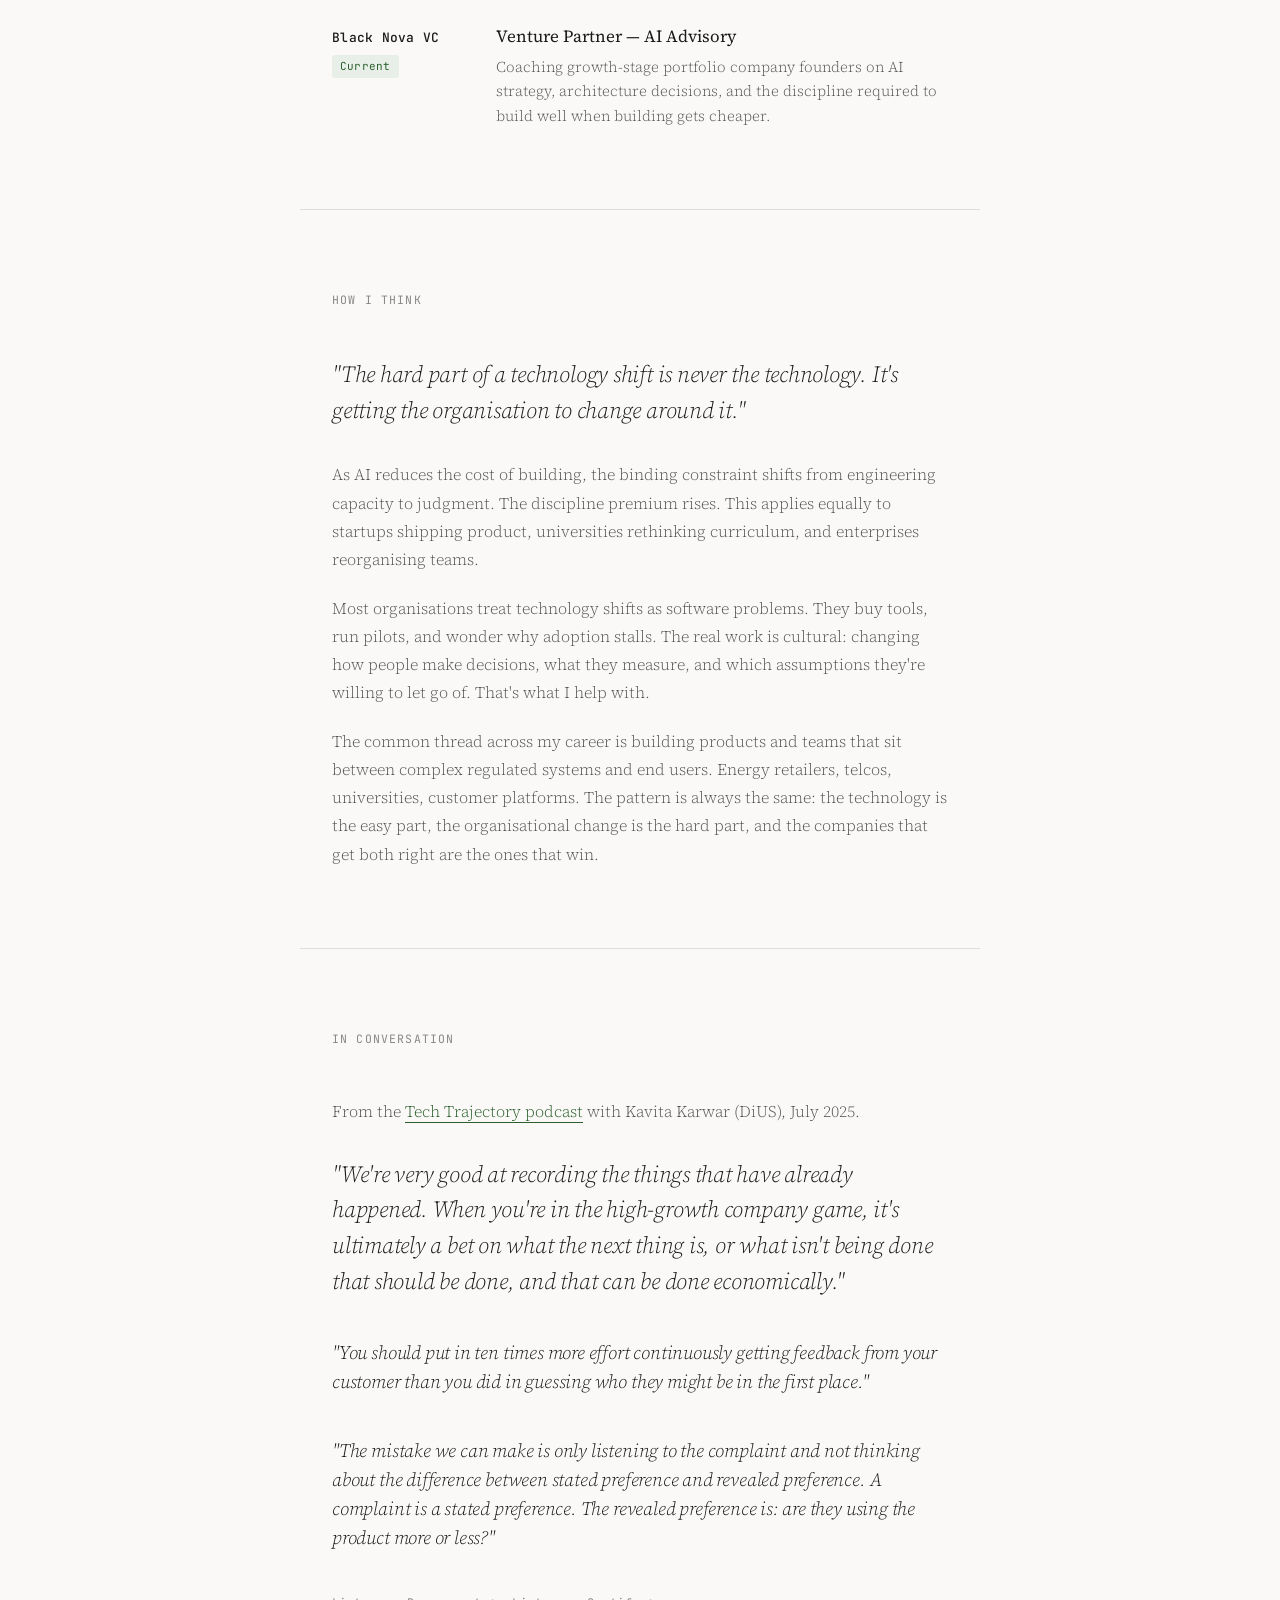
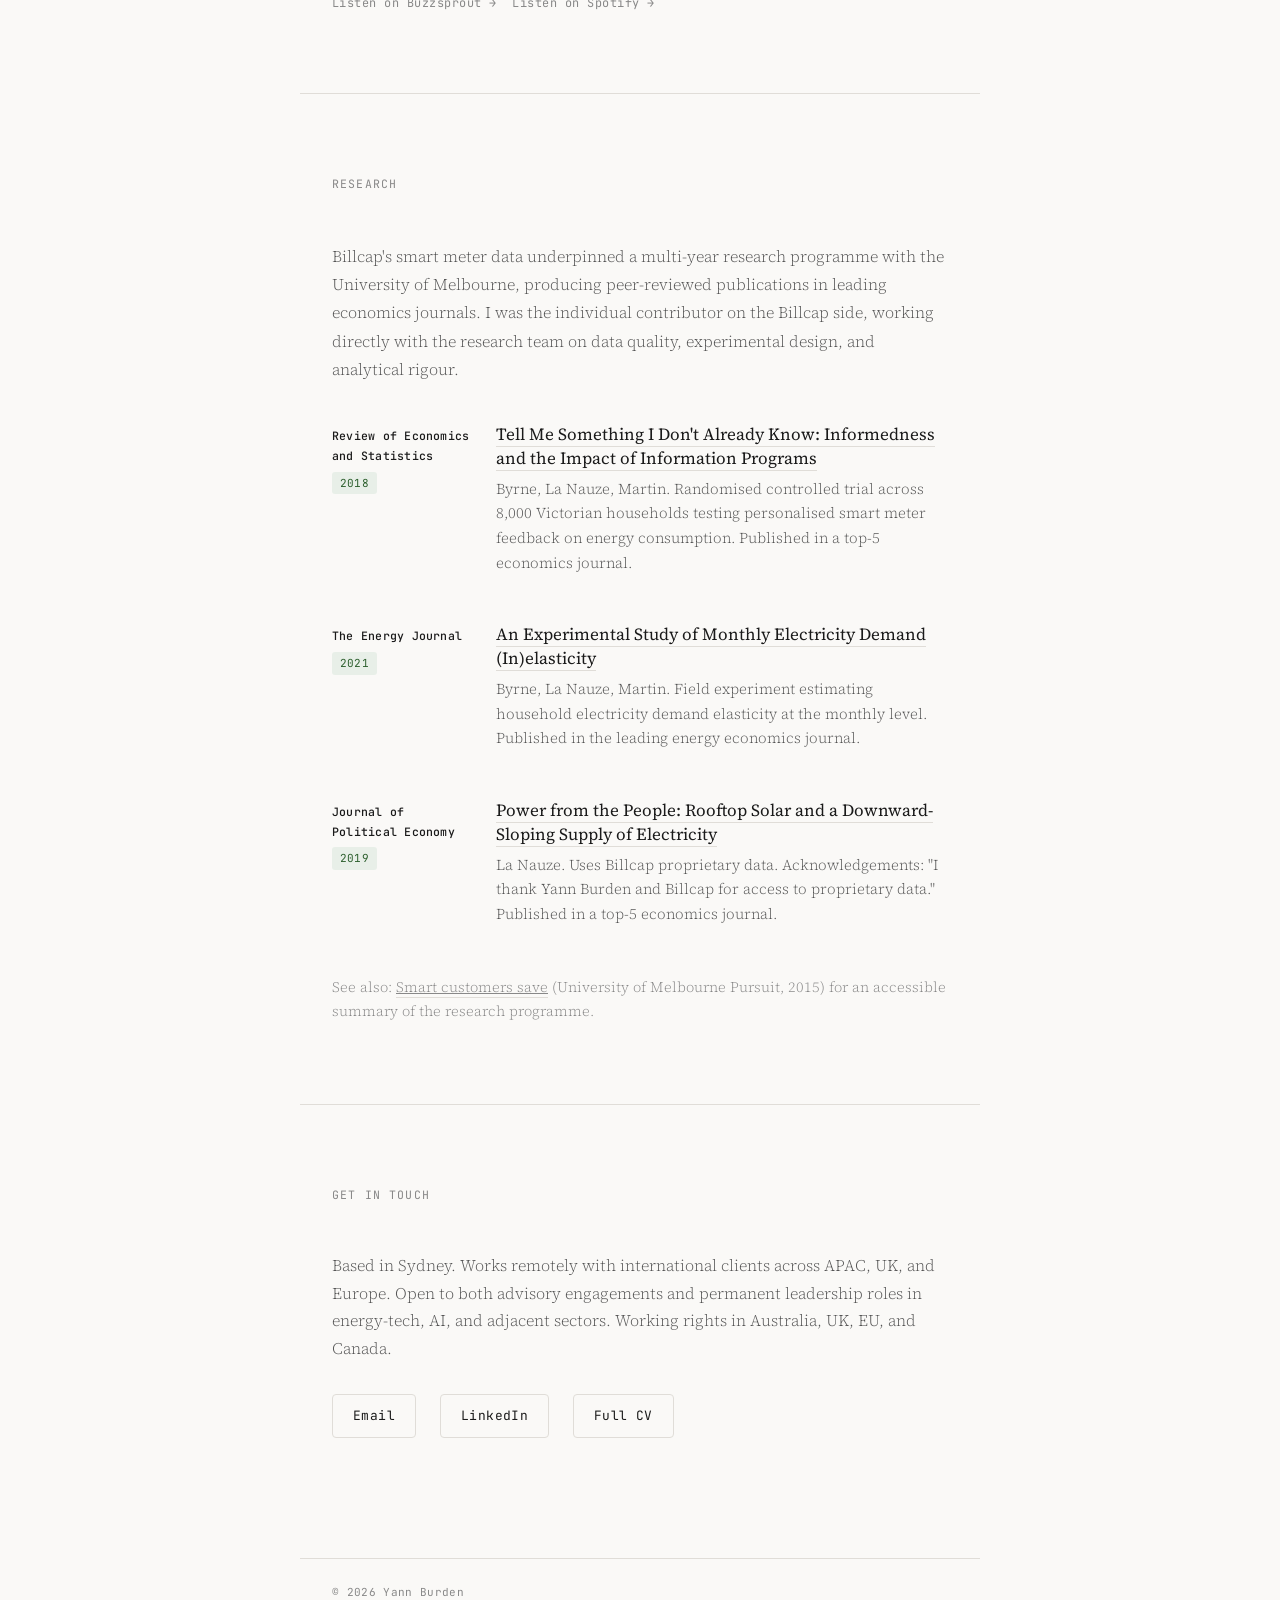
==== commit f8499ce0: "Add research section with peer-reviewed paper links - Add dedicated Research section to landing page" ====
--- a/site/index.html
+++ b/site/index.html
@@ -345,6 +345,7 @@
     <a href="#advisory">Advisory</a>
     <a href="#thesis">Thesis</a>
     <a href="#conversation">Podcast</a>
+    <a href="#research">Research</a>
     <a href="#contact">Contact</a>
   </div>
 </nav>
@@ -488,12 +489,51 @@
   </div>
 </section>
 
+<section class="track-record" id="research">
+  <div class="section-label">Research</div>
+
+  <p style="font-size: 0.95rem; color: var(--fg-secondary); line-height: 1.75; font-weight: 300; margin-bottom: 40px;">Billcap's smart meter data underpinned a multi-year research programme with the University of Melbourne, producing peer-reviewed publications in leading economics journals. I was the individual contributor on the Billcap side, working directly with the research team on data quality, experimental design, and analytical rigour.</p>
+
+  <div class="record fade-in">
+    <div>
+      <div class="record-company" style="font-size: 0.68rem;">Review of Economics and Statistics</div>
+      <div class="record-return">2018</div>
+    </div>
+    <div class="record-detail">
+      <h4><a href="https://direct.mit.edu/rest/article/100/3/510/58467/Tell-Me-Something-I-Don-t-Already-Know" target="_blank" style="color: var(--fg); text-decoration: none; border-bottom: 1px solid var(--border);">Tell Me Something I Don't Already Know: Informedness and the Impact of Information Programs</a></h4>
+      <p>Byrne, La Nauze, Martin. Randomised controlled trial across 8,000 Victorian households testing personalised smart meter feedback on energy consumption. Published in a top-5 economics journal.</p>
+    </div>
+  </div>
+
+  <div class="record fade-in">
+    <div>
+      <div class="record-company" style="font-size: 0.68rem;">The Energy Journal</div>
+      <div class="record-return">2021</div>
+    </div>
+    <div class="record-detail">
+      <h4><a href="https://journals.sagepub.com/doi/10.5547/01956574.42.2.dbyr" target="_blank" style="color: var(--fg); text-decoration: none; border-bottom: 1px solid var(--border);">An Experimental Study of Monthly Electricity Demand (In)elasticity</a></h4>
+      <p>Byrne, La Nauze, Martin. Field experiment estimating household electricity demand elasticity at the monthly level. Published in the leading energy economics journal.</p>
+    </div>
+  </div>
+
+  <div class="record fade-in">
+    <div>
+      <div class="record-company" style="font-size: 0.68rem;">Journal of Political Economy</div>
+      <div class="record-return">2019</div>
+    </div>
+    <div class="record-detail">
+      <h4><a href="https://doi.org/10.1086/705535" target="_blank" style="color: var(--fg); text-decoration: none; border-bottom: 1px solid var(--border);">Power from the People: Rooftop Solar and a Downward-Sloping Supply of Electricity</a></h4>
+      <p>La Nauze. Uses Billcap proprietary data. Acknowledgements: "I thank Yann Burden and Billcap for access to proprietary data." Published in a top-5 economics journal.</p>
+    </div>
+  </div>
+
+  <p class="fade-in" style="font-size: 0.85rem; color: var(--fg-tertiary); margin-top: 32px; font-weight: 300;">See also: <a href="https://pursuit.unimelb.edu.au/articles/smart-customers-save" target="_blank" style="color: var(--fg-tertiary); border-bottom: 1px solid var(--border);">Smart customers save</a> (University of Melbourne Pursuit, 2015) for an accessible summary of the research programme.</p>
+</section>
+
 <section class="contact" id="contact">
   <div class="section-label">Get in touch</div>
 
   <p>Based in Sydney. Works remotely with international clients across APAC, UK, and Europe. Open to both advisory engagements and permanent leadership roles in energy-tech, AI, and adjacent sectors. Working rights in Australia, UK, EU, and Canada.</p>
-
-  <p style="font-size: 0.85rem; color: var(--fg-tertiary); margin-bottom: 32px; font-weight: 300;">Research collaborations with the University of Melbourne: behavioural science field experiments in energy consumption and monthly electricity demand elasticity.</p>
 
   <div class="contact-links">
     <a href="/cdn-cgi/l/email-protection#5920383737193c373c2b3e202b3c2d2c2b37773a36">Email</a>
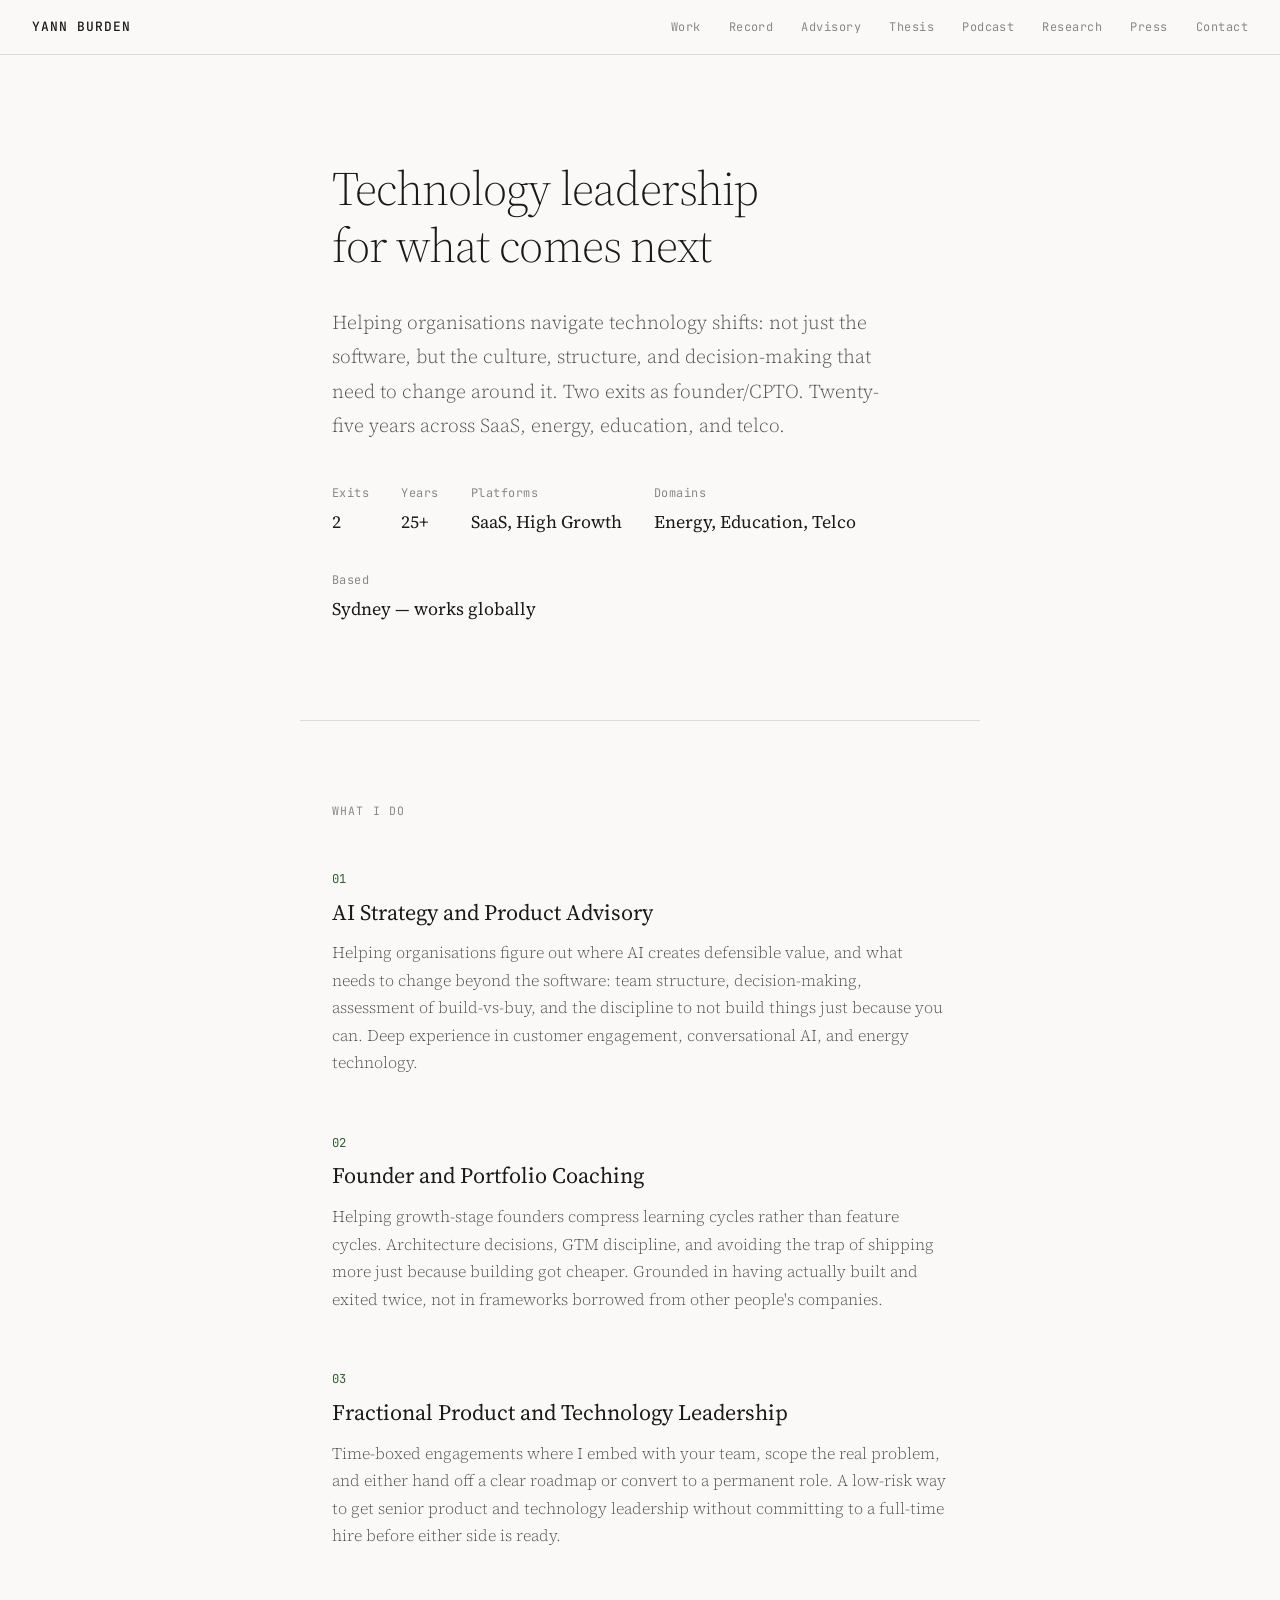
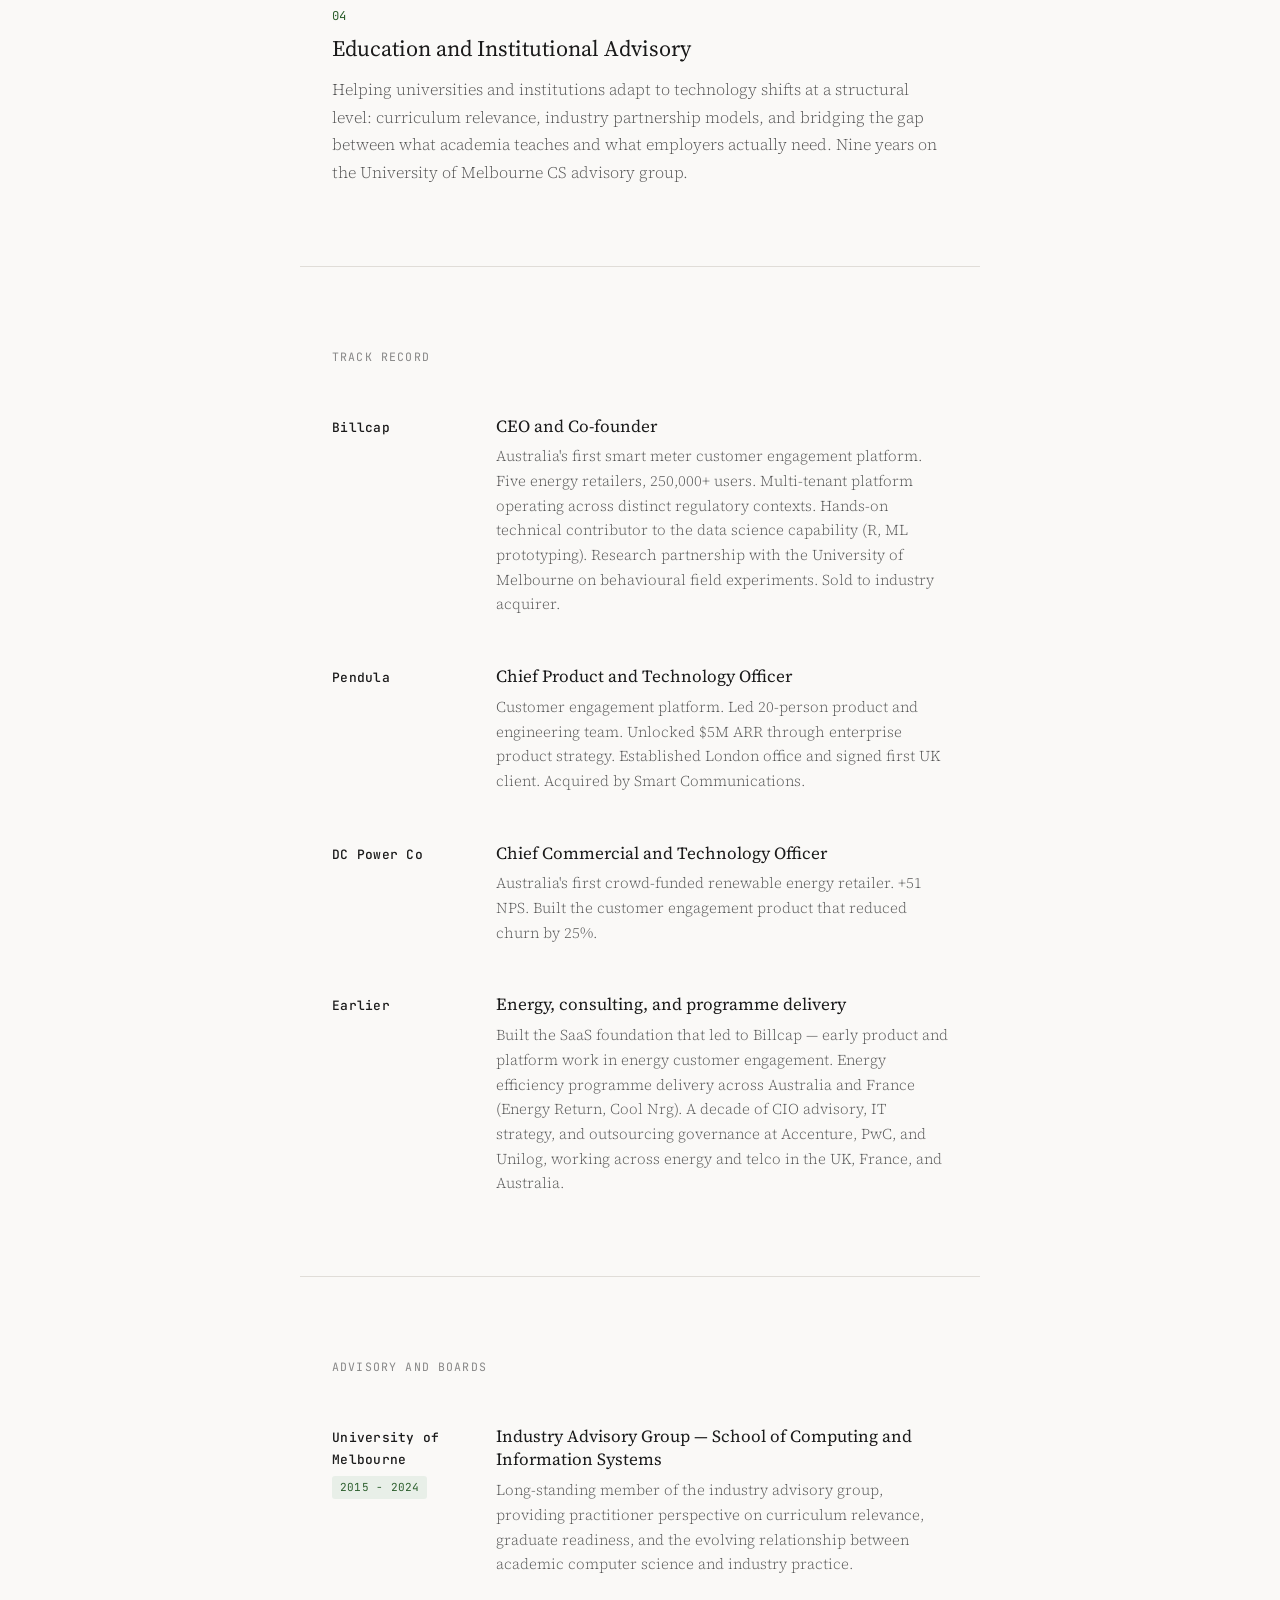
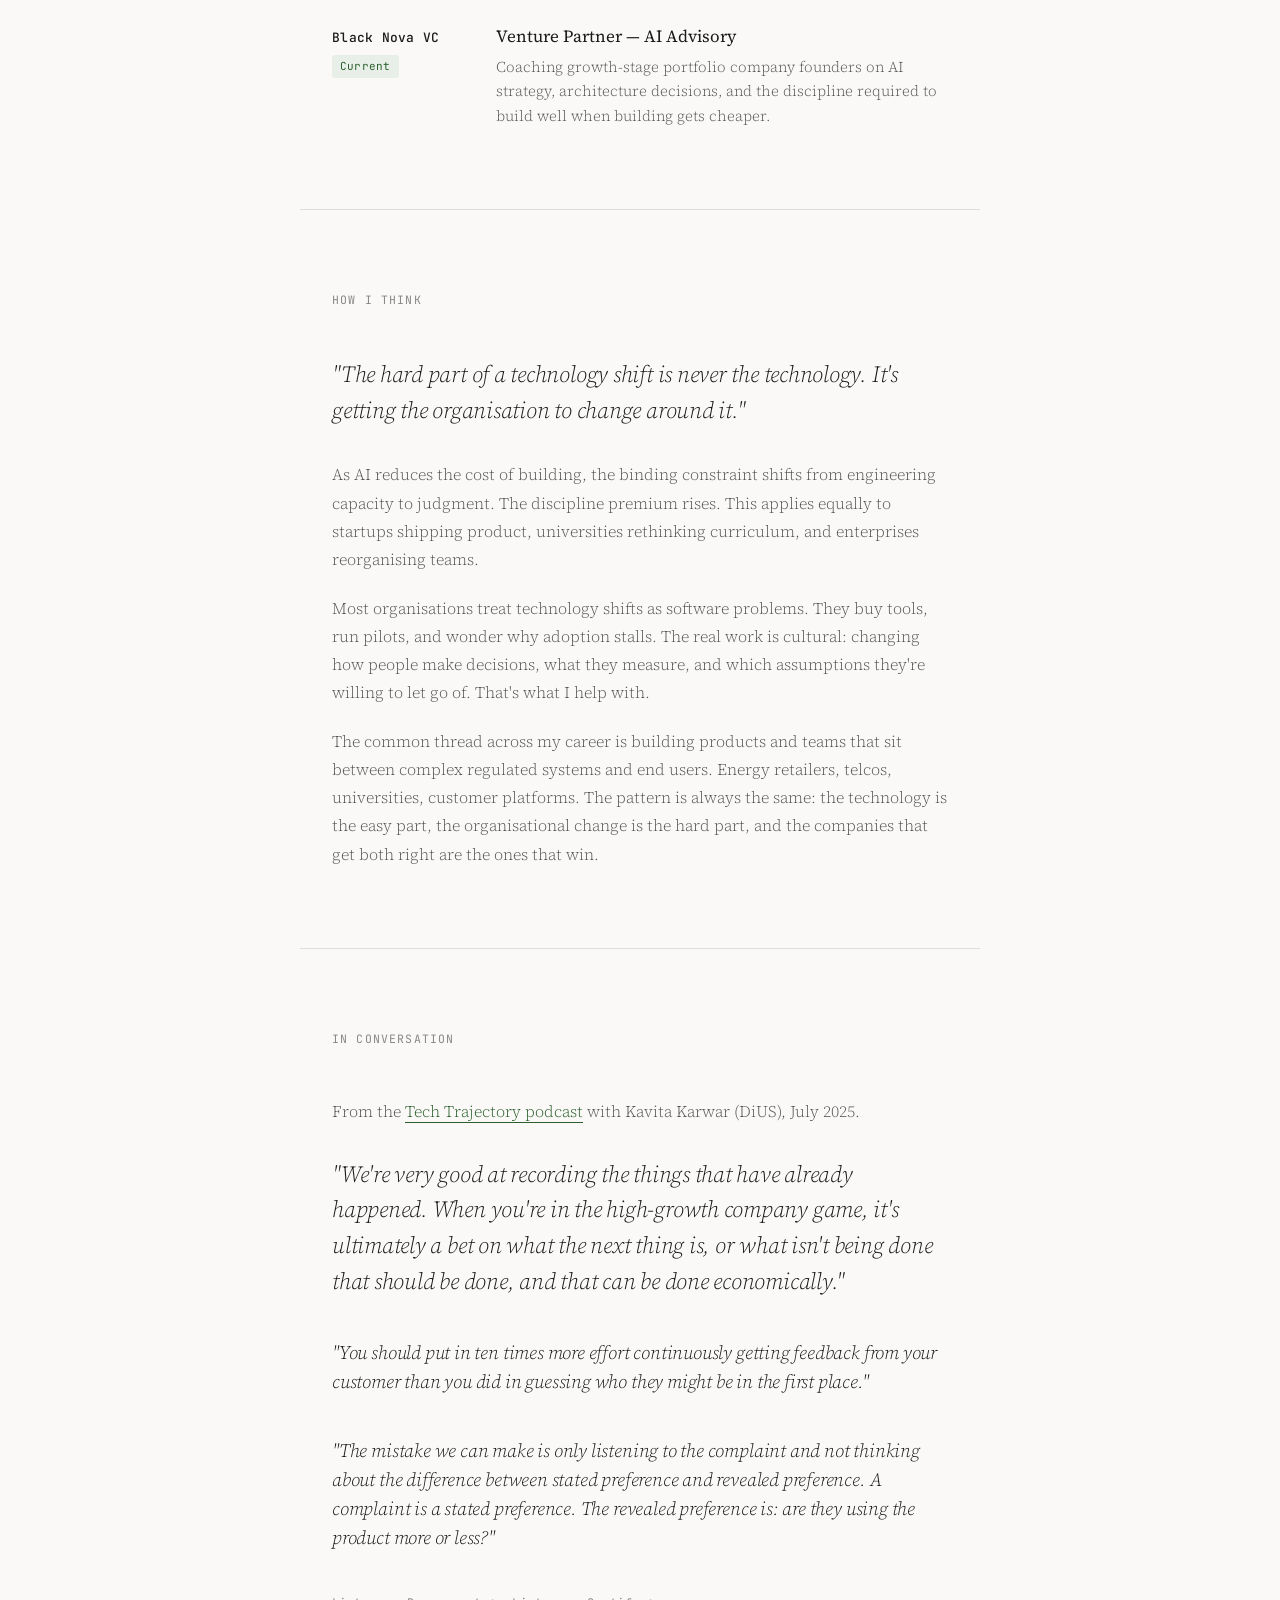
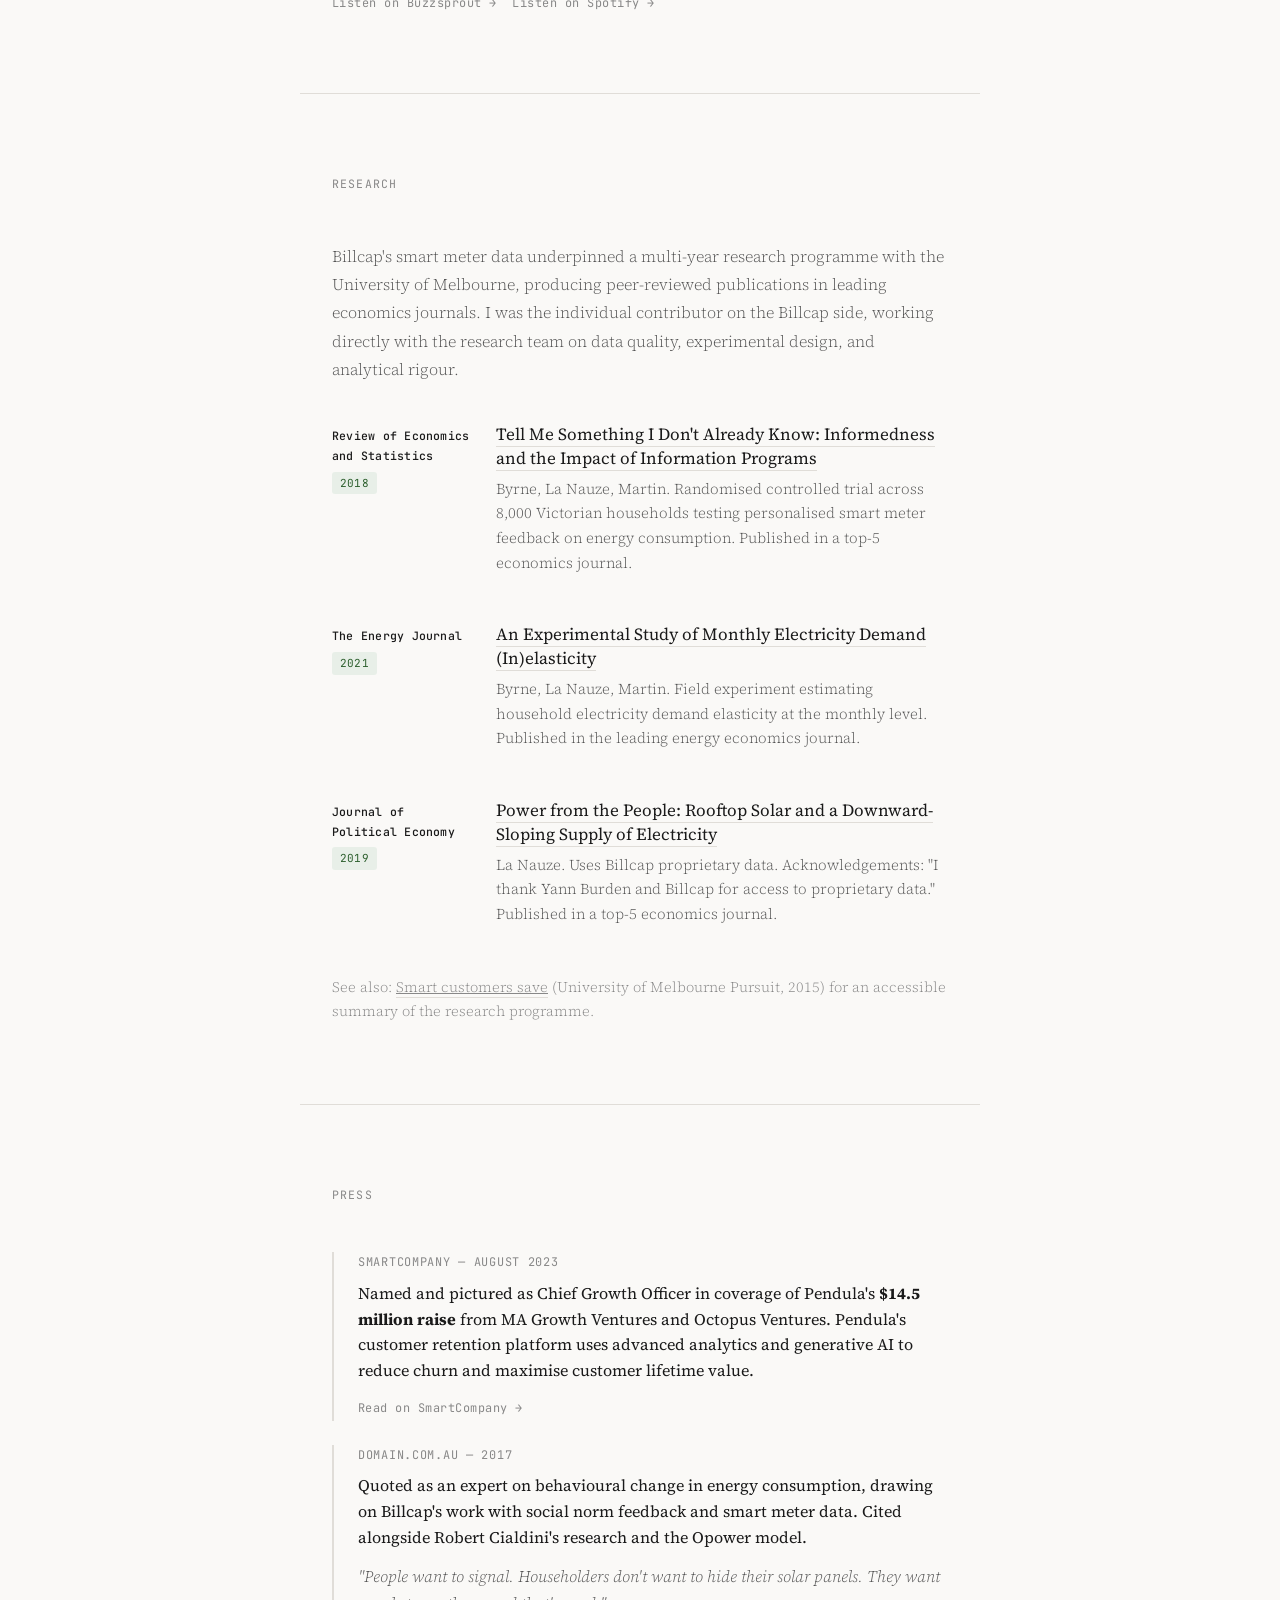
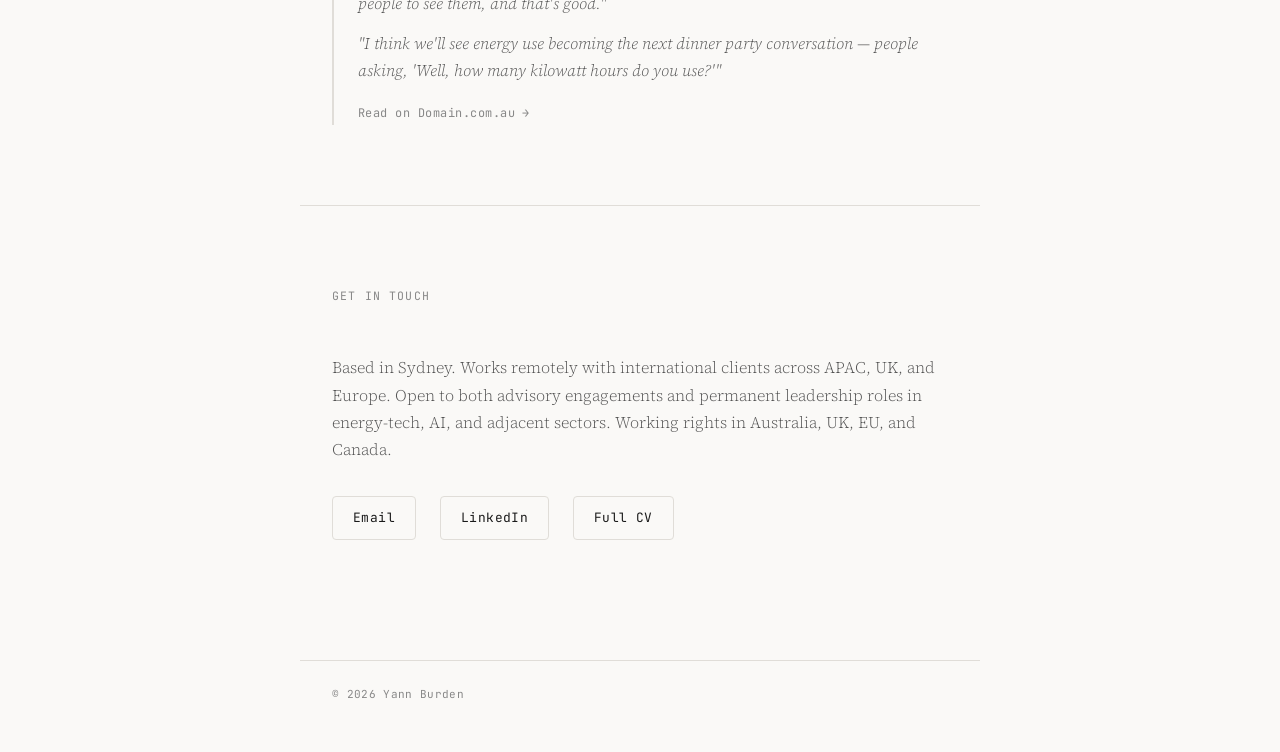
==== commit 5cddfc4d: "Add press coverage section across site and CV - Add Press nav link and section to landing page   (Sm" ====
--- a/site/index.html
+++ b/site/index.html
@@ -346,6 +346,7 @@
     <a href="#thesis">Thesis</a>
     <a href="#conversation">Podcast</a>
     <a href="#research">Research</a>
+    <a href="#press">Press</a>
     <a href="#contact">Contact</a>
   </div>
 </nav>
@@ -528,6 +529,28 @@
   </div>
 
   <p class="fade-in" style="font-size: 0.85rem; color: var(--fg-tertiary); margin-top: 32px; font-weight: 300;">See also: <a href="https://pursuit.unimelb.edu.au/articles/smart-customers-save" target="_blank" style="color: var(--fg-tertiary); border-bottom: 1px solid var(--border);">Smart customers save</a> (University of Melbourne Pursuit, 2015) for an accessible summary of the research programme.</p>
+</section>
+
+<section class="track-record" id="press">
+  <div class="section-label">Press</div>
+
+  <div style="display: grid; gap: 24px; margin-top: 8px;">
+
+    <div class="fade-in" style="border-left: 2px solid var(--border); padding-left: 24px;">
+      <div style="font-family: var(--mono); font-size: 0.7rem; letter-spacing: 0.06em; color: var(--fg-tertiary); text-transform: uppercase; margin-bottom: 8px;">SmartCompany &mdash; August 2023</div>
+      <p style="font-size: 0.95rem; font-weight: 400; line-height: 1.6; color: var(--fg); margin-bottom: 8px;">Named and pictured as Chief Growth Officer in coverage of Pendula's <strong>$14.5 million raise</strong> from MA Growth Ventures and Octopus Ventures. Pendula's customer retention platform uses advanced analytics and generative AI to reduce churn and maximise customer lifetime value.</p>
+      <a href="https://www.smartcompany.com.au/startupsmart/eight-aussie-startups-raised-149-million-week/" target="_blank" style="font-family: var(--mono); font-size: 0.7rem; letter-spacing: 0.04em; color: var(--fg-tertiary); text-decoration: none; transition: color 0.2s;">Read on SmartCompany &rarr;</a>
+    </div>
+
+    <div class="fade-in" style="border-left: 2px solid var(--border); padding-left: 24px;">
+      <div style="font-family: var(--mono); font-size: 0.7rem; letter-spacing: 0.06em; color: var(--fg-tertiary); text-transform: uppercase; margin-bottom: 8px;">Domain.com.au &mdash; 2017</div>
+      <p style="font-size: 0.95rem; font-weight: 400; line-height: 1.6; color: var(--fg); margin-bottom: 12px;">Quoted as an expert on behavioural change in energy consumption, drawing on Billcap's work with social norm feedback and smart meter data. Cited alongside Robert Cialdini's research and the Opower model.</p>
+      <blockquote style="margin: 0 0 12px; padding: 0; font-style: italic; color: var(--fg-secondary); font-size: 0.95rem; line-height: 1.7; font-weight: 300;">"People want to signal. Householders don't want to hide their solar panels. They want people to see them, and that's good."</blockquote>
+      <blockquote style="margin: 0 0 12px; padding: 0; font-style: italic; color: var(--fg-secondary); font-size: 0.95rem; line-height: 1.7; font-weight: 300;">"I think we'll see energy use becoming the next dinner party conversation &mdash; people asking, 'Well, how many kilowatt hours do you use?'"</blockquote>
+      <a href="https://www.domain.com.au/news/turning-the-neighbours-green-20120723-22ji5/" target="_blank" style="font-family: var(--mono); font-size: 0.7rem; letter-spacing: 0.04em; color: var(--fg-tertiary); text-decoration: none; transition: color 0.2s;">Read on Domain.com.au &rarr;</a>
+    </div>
+
+  </div>
 </section>
 
 <section class="contact" id="contact">
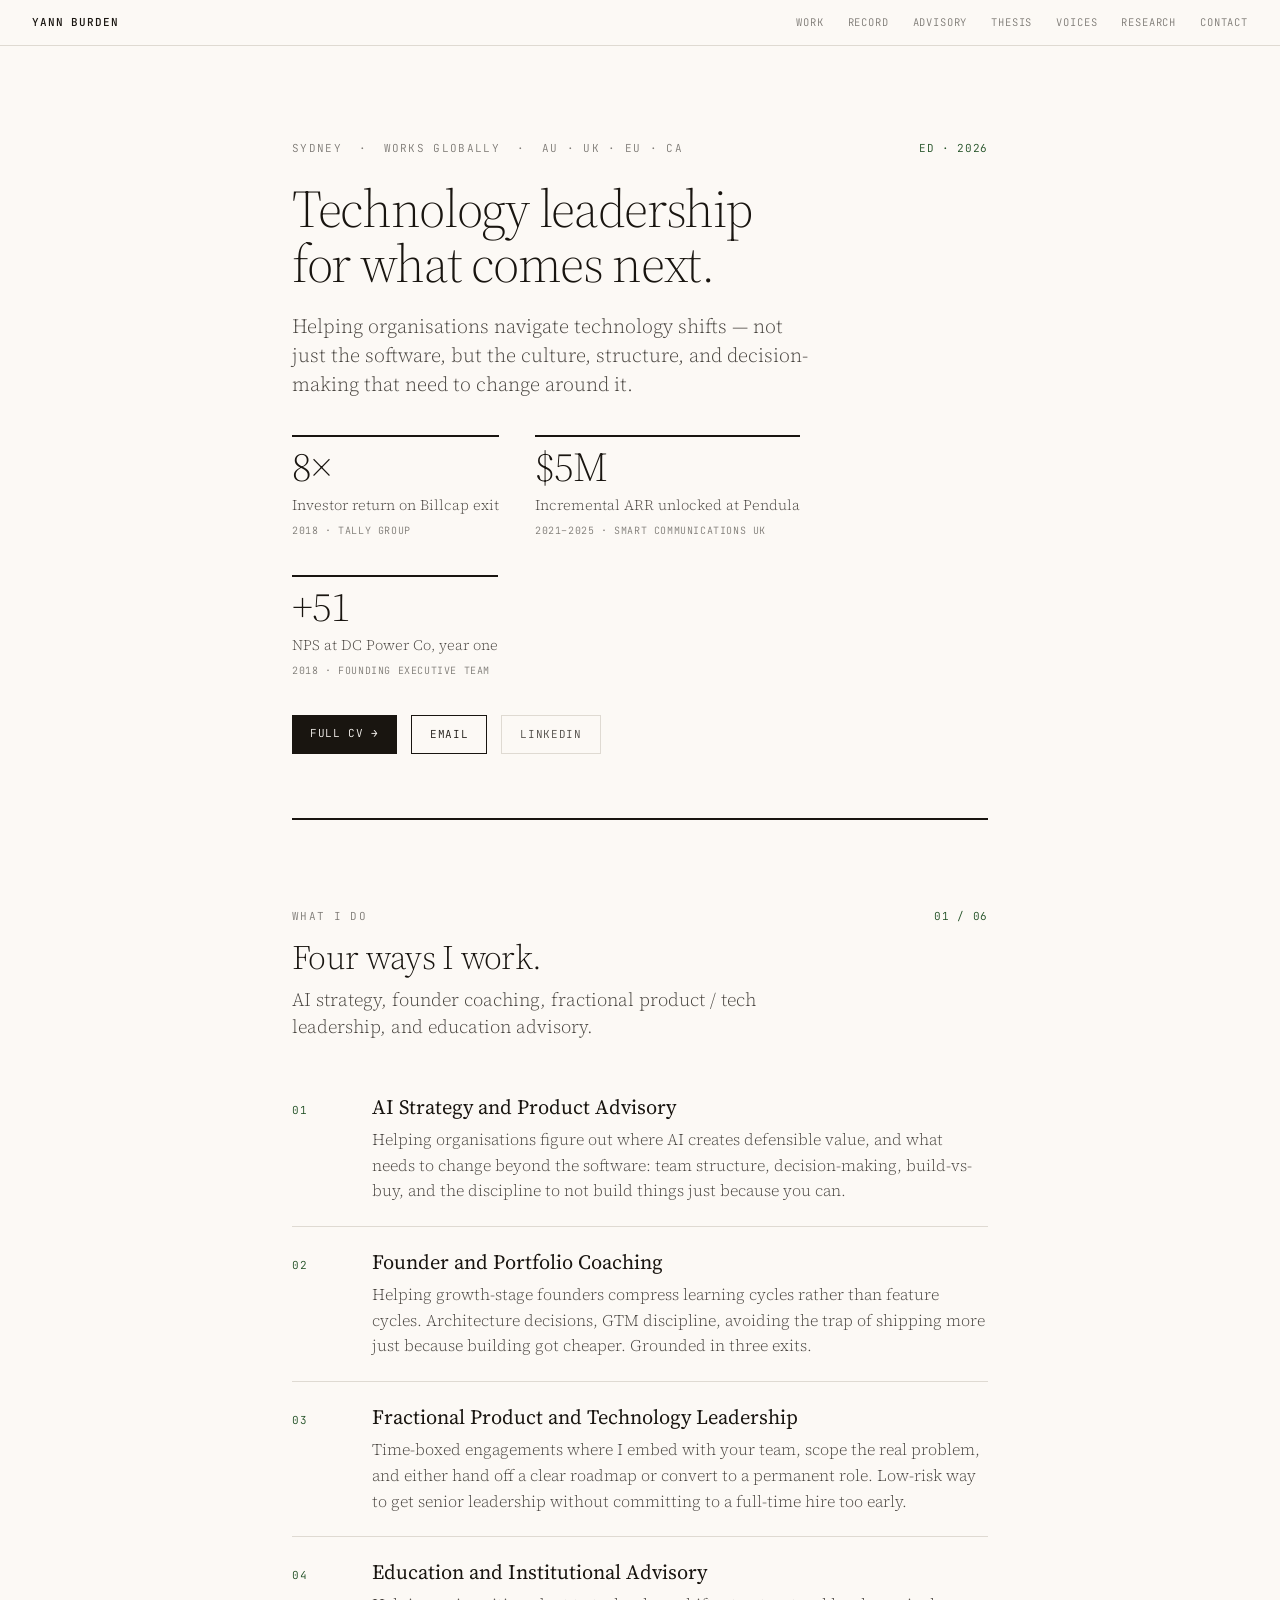
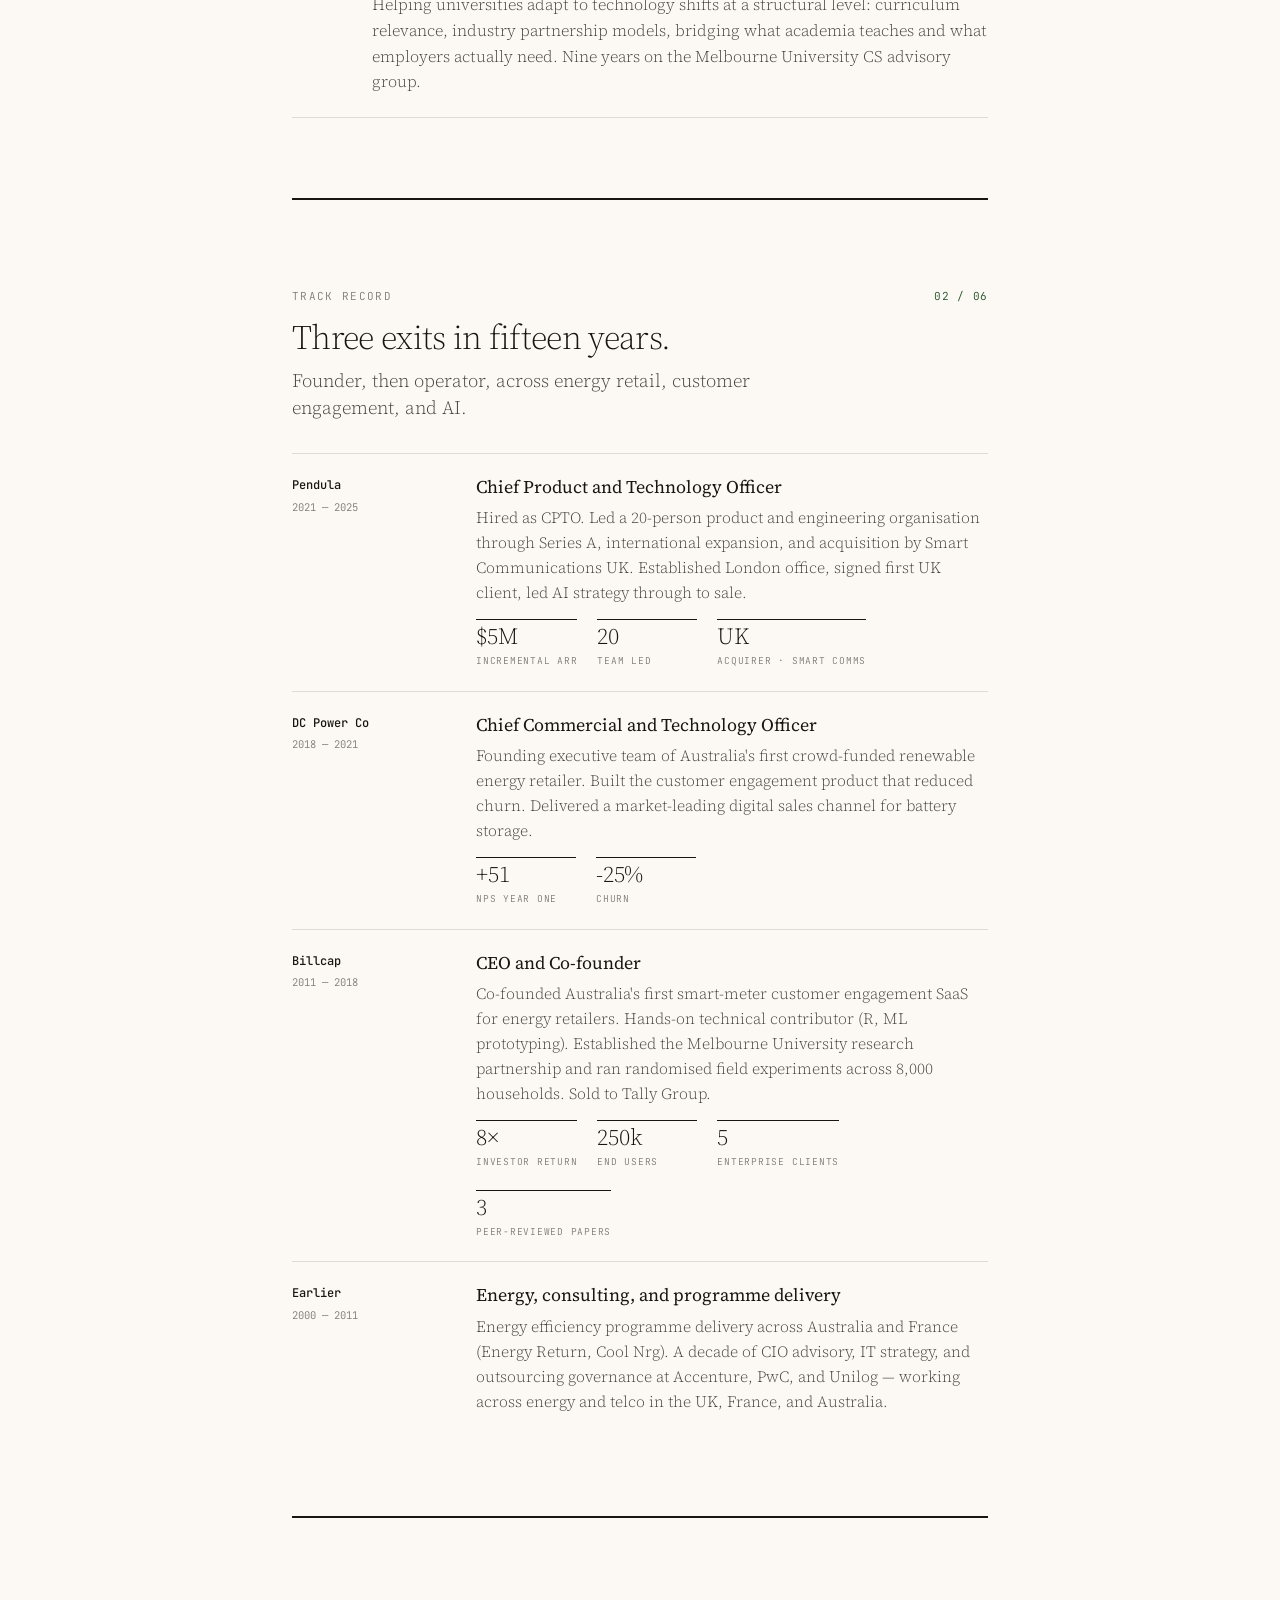
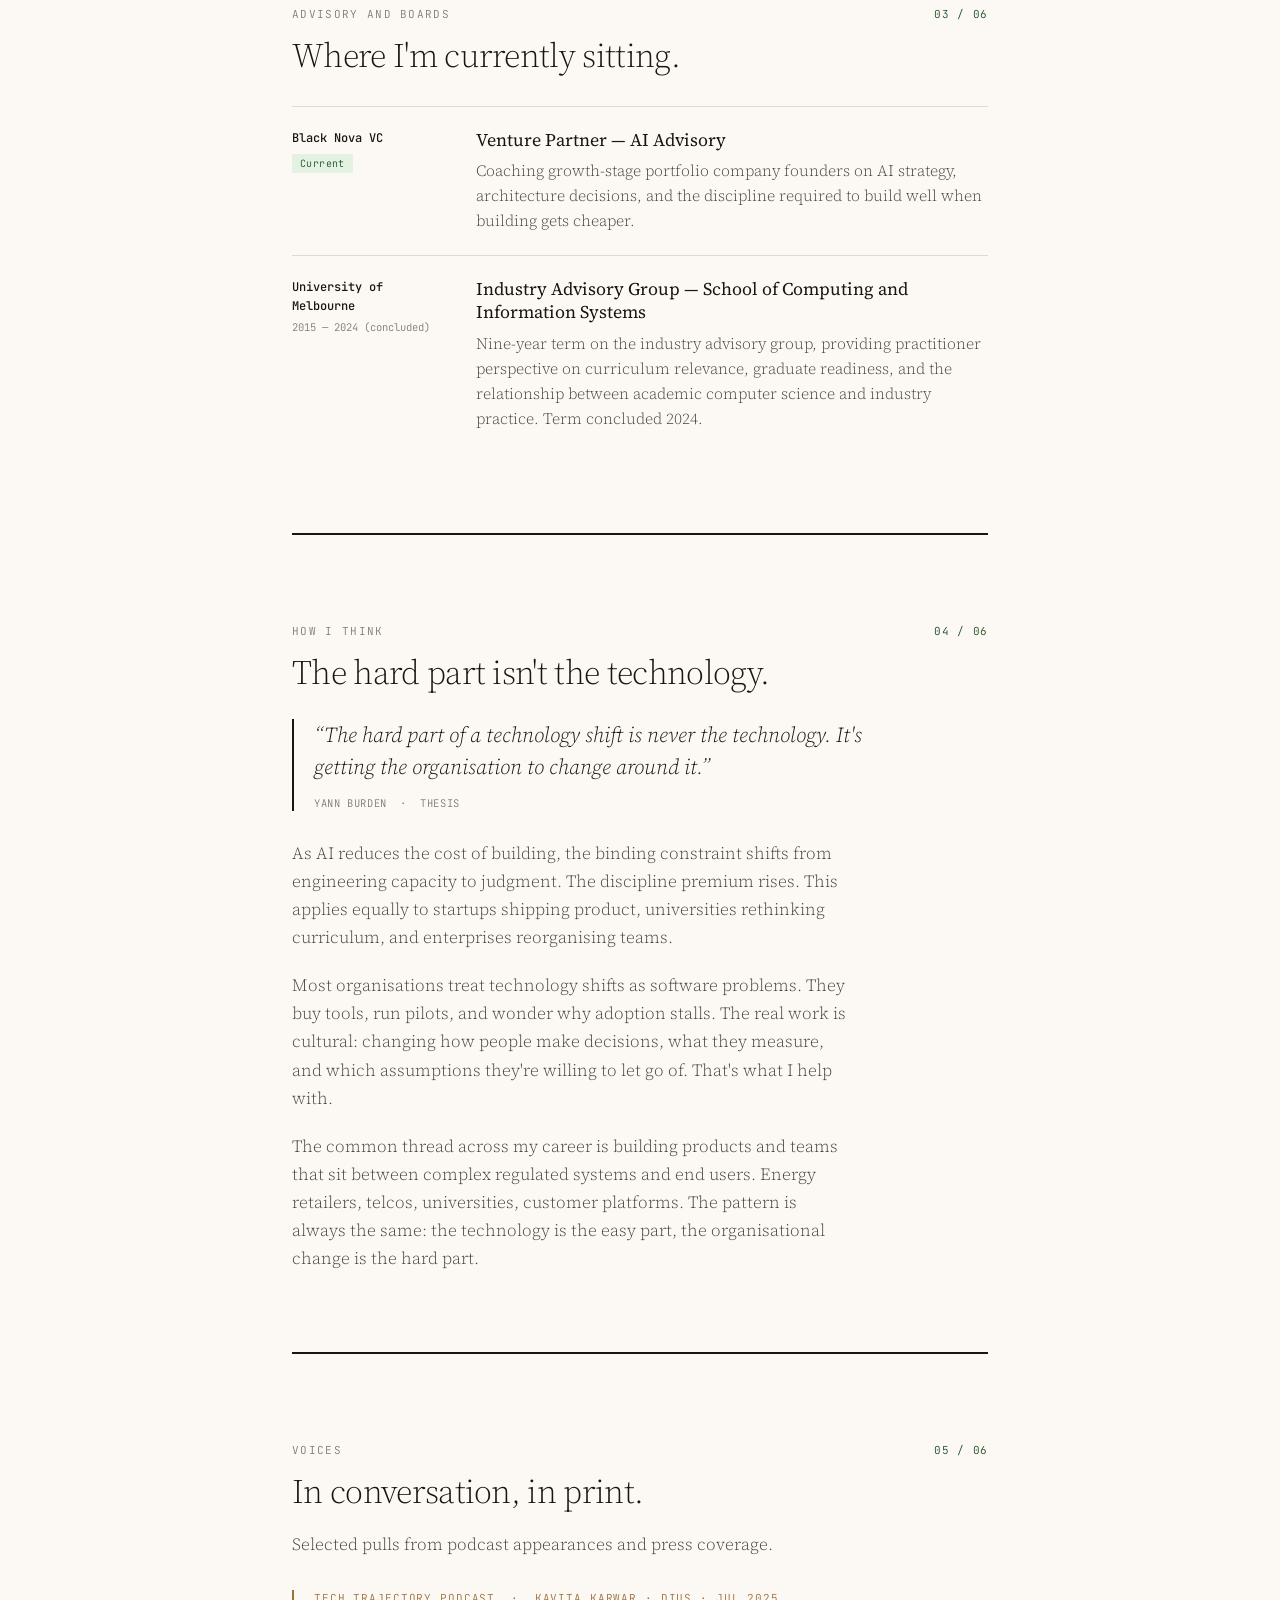
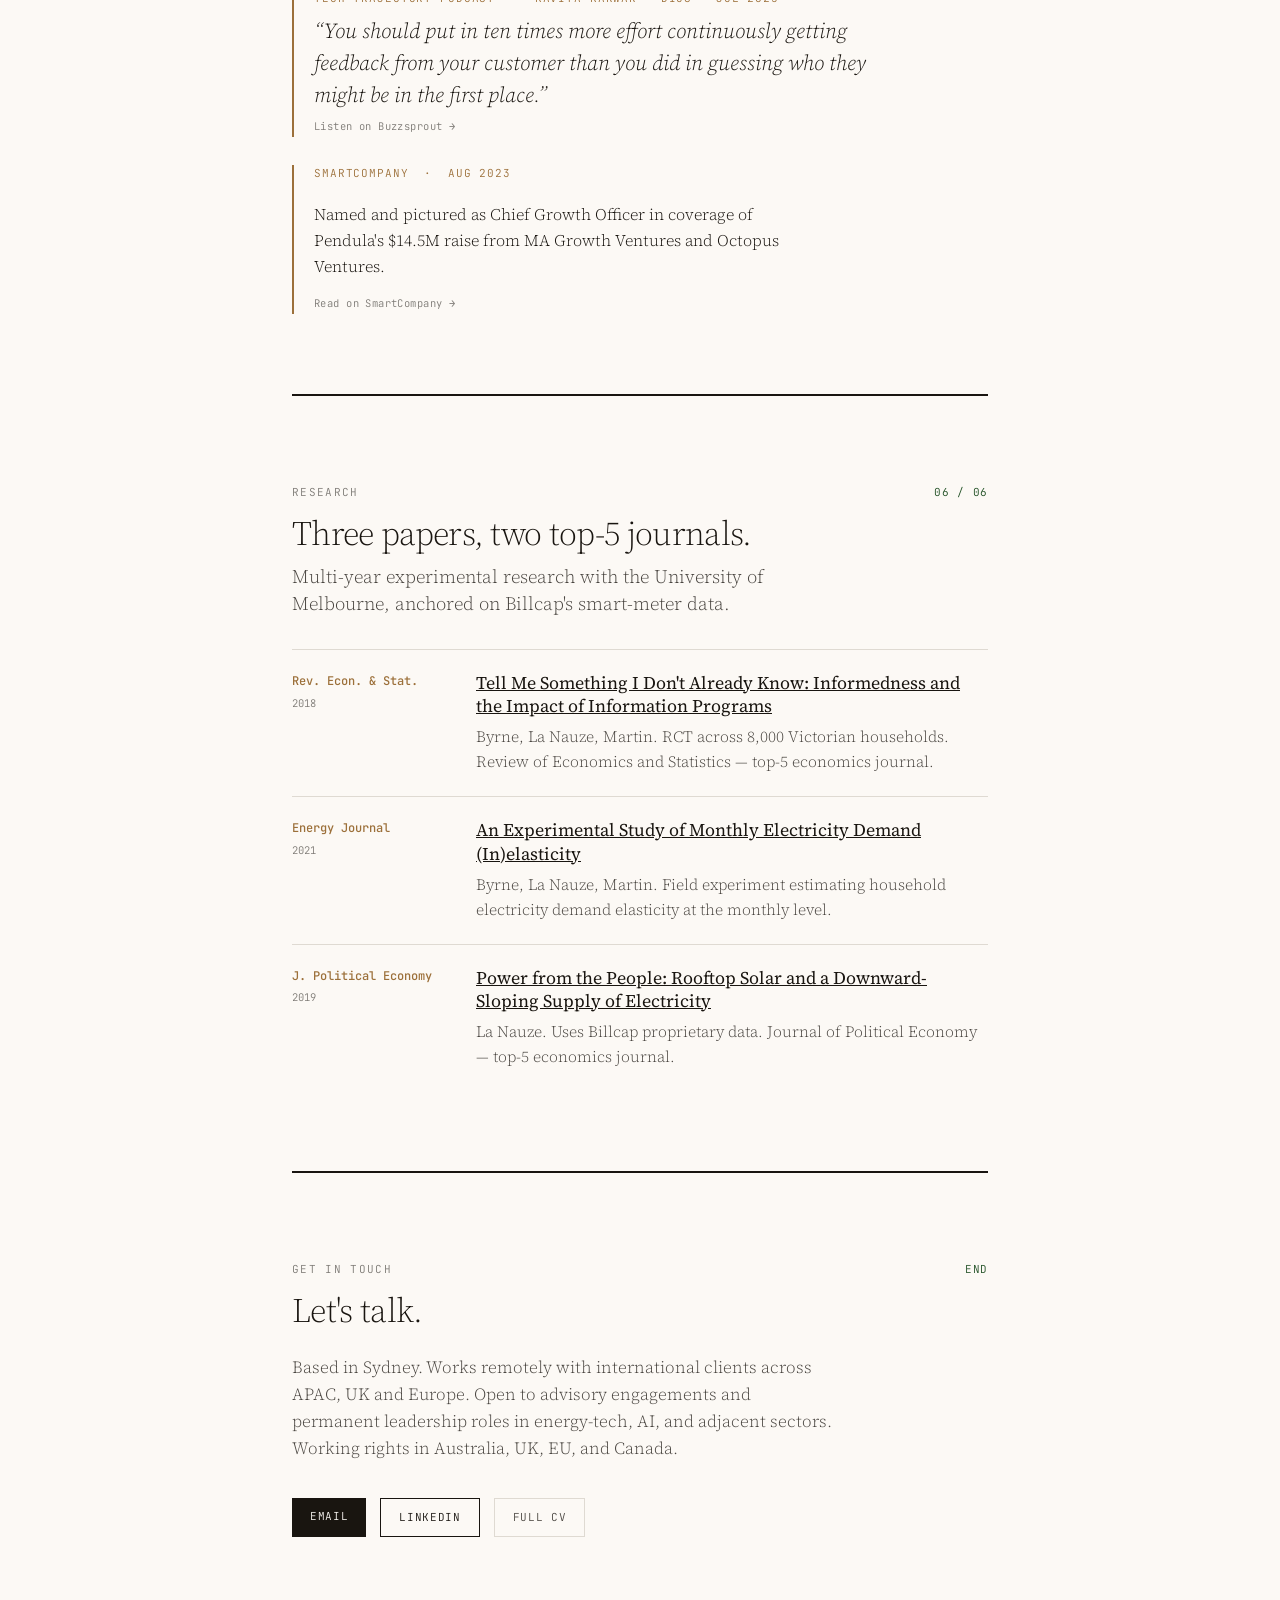
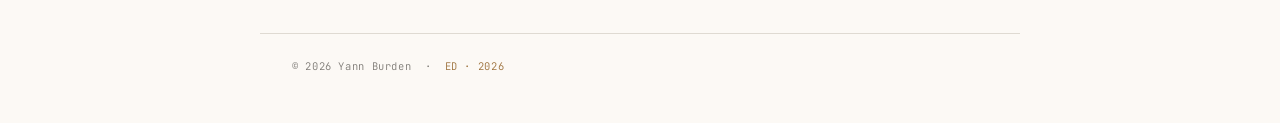
==== commit d51efa66: "Redesign landing — oklch tokens, two-rule grammar, MetricChip + PullQuote components Co-Authored-By:" ====
--- a/site/index.html
+++ b/site/index.html
@@ -1,583 +1,388 @@
 <!DOCTYPE html>
-<html lang="en">
+<html lang="en-AU">
 <head>
 <meta charset="UTF-8">
 <meta name="viewport" content="width=device-width, initial-scale=1.0">
 <title>Yann Burden — Technology Leadership</title>
+<meta property="og:title" content="Yann Burden — Technology Leadership">
+<meta property="og:description" content="Founder and technical leader across energy, SaaS and AI. Three exits: Billcap (Tally Group), Pendula (Smart Communications), DC Power Co.">
+<meta property="og:type" content="website">
 <link href="https://fonts.googleapis.com/css2?family=Source+Serif+4:ital,opsz,wght@0,8..60,300;0,8..60,400;0,8..60,600;1,8..60,300;1,8..60,400&family=JetBrains+Mono:wght@400;500&display=swap" rel="stylesheet">
 <style>
   :root {
-    --fg: #1a1a1a;
-    --fg-secondary: #555;
-    --fg-tertiary: #888;
-    --bg: #faf9f7;
-    --bg-card: #f2f0ec;
-    --accent: #2c5f2d;
-    --accent-light: #e8efe8;
-    --border: #e0ddd8;
+    /* Tokens — paper, ink, two marks. All non-neutrals on chroma 0.09 */
+    --paper:        oklch(98.4% 0.006 75);
+    --paper-alt:    oklch(96.0% 0.010 75);
+    --rule:         oklch(89.0% 0.012 75);
+    --rule-strong:  oklch(72.0% 0.012 75);
+    --ink:          oklch(20.0% 0.012 75);
+    --ink-2:        oklch(40.0% 0.010 75);
+    --ink-3:        oklch(58.0% 0.008 75);
+    --forest:       oklch(38.0% 0.090 145);
+    --forest-soft:  oklch(94.5% 0.025 145);
+    --ochre:        oklch(58.0% 0.090 70);
+    --ochre-soft:   oklch(95.5% 0.025 70);
+
     --serif: 'Source Serif 4', Georgia, serif;
     --mono: 'JetBrains Mono', 'SF Mono', monospace;
-    --max-w: 680px;
-    --space-unit: 8px;
+
+    --max-w: 760px;
   }
 
   * { margin: 0; padding: 0; box-sizing: border-box; }
-
-  html {
-    font-size: 17px;
-    -webkit-font-smoothing: antialiased;
-    -moz-osx-font-smoothing: grayscale;
+  html { font-size: 17px; -webkit-font-smoothing: antialiased; }
+  body { font-family: var(--serif); color: var(--ink); background: var(--paper); line-height: 1.55; font-weight: 300; }
+  a { color: inherit; }
+
+  /* NAV */
+  nav { position: fixed; top: 0; width: 100%; background: color-mix(in oklch, var(--paper) 92%, transparent);
+        backdrop-filter: blur(12px); -webkit-backdrop-filter: blur(12px);
+        border-bottom: 1px solid var(--rule); z-index: 100;
+        padding: 14px 32px; display: flex; justify-content: space-between; align-items: center; }
+  nav .name, nav a { font-family: var(--mono); letter-spacing: 0.08em; text-transform: uppercase; text-decoration: none; }
+  nav .name { font-size: 11px; font-weight: 500; color: var(--ink); }
+  nav .links { display: flex; gap: 24px; }
+  nav a { font-size: 10.5px; color: var(--ink-3); transition: color .2s; }
+  nav a:hover { color: var(--ink); }
+
+  section { max-width: var(--max-w); margin: 0 auto; padding: 0 32px; }
+
+  /* SECTION HEADER */
+  .section-head { padding-top: 72px; border-top: 2px solid var(--ink); margin-top: 0; }
+  .section-meta { display: flex; justify-content: space-between; align-items: baseline; padding-top: 16px; }
+  .section-meta .eyebrow { font-family: var(--mono); font-size: 11px; letter-spacing: 0.12em; text-transform: uppercase; color: var(--ink-3); }
+  .section-meta .index { font-family: var(--mono); font-size: 11px; letter-spacing: 0.06em; color: var(--forest); }
+  .section-title { font-family: var(--serif); font-size: 2rem; font-weight: 300; letter-spacing: -0.02em; line-height: 1.1; margin-top: 14px; }
+  .section-deck { font-family: var(--serif); font-size: 1.1rem; font-weight: 300; color: var(--ink-2); margin-top: 10px; max-width: 60ch; line-height: 1.45; }
+
+  /* HERO */
+  .hero { padding-top: 140px; padding-bottom: 64px; }
+  .hero-meta { display: flex; justify-content: space-between; align-items: baseline; margin-bottom: 24px; }
+  .hero-meta .where { font-family: var(--mono); font-size: 11px; letter-spacing: 0.12em; text-transform: uppercase; color: var(--ink-3); }
+  .hero-meta .ed { font-family: var(--mono); font-size: 11px; letter-spacing: 0.06em; color: var(--forest); }
+  .hero h1 { font-size: 3.1rem; font-weight: 300; line-height: 1.05; letter-spacing: -0.025em; margin-bottom: 20px; }
+  .hero .lede { font-size: 1.18rem; font-weight: 300; color: var(--ink-2); line-height: 1.45; max-width: 52ch; }
+  .metrics { display: flex; gap: 36px; flex-wrap: wrap; margin-top: 36px; }
+  .metric { border-top: 2px solid var(--ink); padding-top: 10px; min-width: 170px; }
+  .metric .fig { font-family: var(--serif); font-size: 2.4rem; font-weight: 300; line-height: 1; letter-spacing: -0.02em; }
+  .metric .lbl { font-size: 0.85rem; color: var(--ink-2); margin-top: 8px; line-height: 1.35; }
+  .metric .src { font-family: var(--mono); font-size: 10px; letter-spacing: 0.06em; text-transform: uppercase; color: var(--ink-3); margin-top: 8px; }
+
+  .ctas { margin-top: 36px; display: flex; gap: 14px; flex-wrap: wrap; }
+  .cta { font-family: var(--mono); font-size: 11px; letter-spacing: 0.06em; text-transform: uppercase; padding: 10px 18px; text-decoration: none; transition: all .15s; }
+  .cta.primary { background: var(--ink); color: var(--paper); }
+  .cta.secondary { color: var(--ink); border: 1px solid var(--ink); }
+  .cta.tertiary { color: var(--ink-2); border: 1px solid var(--rule); }
+  .cta:hover { transform: translateY(-1px); }
+
+  /* OFFERINGS */
+  .offerings { padding-bottom: 80px; }
+  .offering { display: grid; grid-template-columns: 60px 1fr; gap: 20px; padding: 22px 0; border-top: 1px solid var(--rule); align-items: baseline; }
+  .offering:first-of-type { border-top: 0; }
+  .offerings > .grid { margin-top: 32px; border-bottom: 1px solid var(--rule); }
+  .offering .num { font-family: var(--mono); font-size: 11px; color: var(--forest); letter-spacing: 0.06em; }
+  .offering h3 { font-size: 1.2rem; font-weight: 400; margin-bottom: 6px; line-height: 1.3; }
+  .offering p { font-size: 0.95rem; color: var(--ink-2); line-height: 1.6; }
+
+  /* RECORD */
+  .record-section { padding-bottom: 80px; }
+  .record { display: grid; grid-template-columns: 160px 1fr; gap: 24px; padding: 22px 0; border-top: 1px solid var(--rule); }
+  .records { margin-top: 32px; }
+  .record .who { font-family: var(--mono); font-size: 12px; font-weight: 500; color: var(--ink); }
+  .record .when { font-family: var(--mono); font-size: 10.5px; color: var(--ink-3); margin-top: 4px; }
+  .record .now { display: inline-block; margin-top: 6px; padding: 2px 8px; font-family: var(--mono); font-size: 10px; letter-spacing: 0.04em; color: var(--forest); background: var(--forest-soft); }
+  .record h4 { font-size: 1.05rem; font-weight: 400; margin-bottom: 6px; line-height: 1.3; }
+  .record p { font-size: 0.92rem; color: var(--ink-2); line-height: 1.6; }
+  .record .stats { display: flex; gap: 20px; flex-wrap: wrap; margin-top: 14px; }
+  .stat { border-top: 1px solid var(--ink); padding-top: 5px; min-width: 100px; }
+  .stat .fig { font-family: var(--serif); font-size: 1.35rem; font-weight: 300; line-height: 1; letter-spacing: -0.01em; }
+  .stat .lbl { font-family: var(--mono); font-size: 9.5px; letter-spacing: 0.08em; text-transform: uppercase; color: var(--ink-3); margin-top: 6px; }
+
+  /* PULL QUOTE */
+  .pull { border-left: 2px solid var(--ink); padding-left: 20px; max-width: 64ch; margin: 28px 0; }
+  .pull.cite { border-left-color: var(--ochre); }
+  .pull q { font-style: italic; font-size: 1.25rem; font-weight: 300; line-height: 1.5; color: var(--ink); display: block; }
+  .pull q::before { content: "\201C"; }
+  .pull q::after { content: "\201D"; }
+  .pull .src { font-family: var(--mono); font-size: 10.5px; letter-spacing: 0.06em; text-transform: uppercase; color: var(--ink-3); margin-top: 12px; }
+  .pull.cite .src .who { color: var(--ochre); }
+
+  /* THESIS */
+  .thesis { padding-bottom: 80px; }
+  .thesis p { font-size: 1rem; color: var(--ink-2); line-height: 1.65; margin-top: 20px; max-width: 62ch; }
+
+  /* PRESS / CITATION cards */
+  .cite-list { margin-top: 32px; display: grid; gap: 28px; }
+  .cite-card { border-left: 2px solid var(--ochre); padding-left: 20px; }
+  .cite-card .src { font-family: var(--mono); font-size: 11px; letter-spacing: 0.08em; text-transform: uppercase; color: var(--ochre); margin-bottom: 8px; }
+  .cite-card p { font-size: 0.95rem; line-height: 1.6; color: var(--ink); margin-bottom: 8px; }
+  .cite-card .more { font-family: var(--mono); font-size: 10.5px; letter-spacing: 0.04em; color: var(--ink-3); text-decoration: none; }
+  .cite-card .more:hover { color: var(--ink); }
+
+  /* CONTACT */
+  .contact { padding-bottom: 96px; }
+  .contact p { font-size: 1rem; color: var(--ink-2); line-height: 1.6; margin-top: 24px; max-width: 60ch; }
+
+  footer { max-width: var(--max-w); margin: 0 auto; padding: 24px 32px 48px; border-top: 1px solid var(--rule); }
+  footer p { font-family: var(--mono); font-size: 10.5px; color: var(--ink-3); letter-spacing: 0.06em; }
+  footer .ed { color: var(--ochre); }
+
+  /* RESPONSIVE */
+  @media (max-width: 640px) {
+    .hero { padding-top: 110px; }
+    .hero h1 { font-size: 2.2rem; }
+    .record { grid-template-columns: 1fr; gap: 8px; }
+    .offering { grid-template-columns: 40px 1fr; gap: 12px; }
+    nav { padding: 12px 18px; }
+    nav .links { gap: 16px; }
+    section { padding: 0 18px; }
+    .section-title { font-size: 1.6rem; }
   }
 
-  body {
-    font-family: var(--serif);
-    color: var(--fg);
-    background: var(--bg);
-    line-height: 1.7;
-  }
-
-  /* --- NAV --- */
-  nav {
-    position: fixed;
-    top: 0;
-    width: 100%;
-    background: rgba(250, 249, 247, 0.92);
-    backdrop-filter: blur(12px);
-    -webkit-backdrop-filter: blur(12px);
-    border-bottom: 1px solid var(--border);
-    z-index: 100;
-    padding: 16px 32px;
-    display: flex;
-    justify-content: space-between;
-    align-items: center;
-  }
-
-  nav .name {
-    font-family: var(--mono);
-    font-size: 0.76rem;
-    font-weight: 500;
-    letter-spacing: 0.08em;
-    text-transform: uppercase;
-    color: var(--fg);
-  }
-
-  nav .nav-links {
-    display: flex;
-    gap: 28px;
-  }
-
-  nav a {
-    font-family: var(--mono);
-    font-size: 0.7rem;
-    letter-spacing: 0.04em;
-    color: var(--fg-tertiary);
-    text-decoration: none;
-    transition: color 0.2s;
-  }
-
-  nav a:hover { color: var(--fg); }
-
-  /* --- SECTIONS --- */
-  section {
-    max-width: var(--max-w);
-    margin: 0 auto;
-    padding: 0 32px;
-  }
-
-  /* --- HERO --- */
-  .hero {
-    padding-top: 160px;
-    padding-bottom: 96px;
-    border-bottom: 1px solid var(--border);
-  }
-
-  .hero h1 {
-    font-size: 2.8rem;
-    font-weight: 300;
-    line-height: 1.2;
-    letter-spacing: -0.02em;
-    margin-bottom: 32px;
-    color: var(--fg);
-  }
-
-  .hero p {
-    font-size: 1.15rem;
-    line-height: 1.75;
-    color: var(--fg-secondary);
-    max-width: 560px;
-    font-weight: 300;
-  }
-
-  .hero .meta {
-    margin-top: 40px;
-    display: flex;
-    gap: 32px;
-    flex-wrap: wrap;
-  }
-
-  .hero .meta-item {
-    font-family: var(--mono);
-    font-size: 0.7rem;
-    letter-spacing: 0.04em;
-    color: var(--fg-tertiary);
-  }
-
-  .hero .meta-item span {
-    display: block;
-    font-family: var(--serif);
-    font-size: 1.05rem;
-    color: var(--fg);
-    margin-top: 4px;
-    font-weight: 400;
-    letter-spacing: 0;
-  }
-
-  /* --- OFFERINGS --- */
-  .offerings {
-    padding-top: 80px;
-    padding-bottom: 80px;
-    border-bottom: 1px solid var(--border);
-  }
-
-  .section-label {
-    font-family: var(--mono);
-    font-size: 0.68rem;
-    letter-spacing: 0.1em;
-    text-transform: uppercase;
-    color: var(--fg-tertiary);
-    margin-bottom: 48px;
-  }
-
-  .offering {
-    margin-bottom: 56px;
-  }
-
-  .offering:last-child { margin-bottom: 0; }
-
-  .offering-number {
-    font-family: var(--mono);
-    font-size: 0.72rem;
-    color: var(--accent);
-    margin-bottom: 8px;
-  }
-
-  .offering h3 {
-    font-size: 1.3rem;
-    font-weight: 400;
-    margin-bottom: 12px;
-    line-height: 1.35;
-  }
-
-  .offering p {
-    font-size: 0.95rem;
-    color: var(--fg-secondary);
-    line-height: 1.7;
-    font-weight: 300;
-  }
-
-  /* --- TRACK RECORD --- */
-  .track-record {
-    padding-top: 80px;
-    padding-bottom: 80px;
-    border-bottom: 1px solid var(--border);
-  }
-
-  .record {
-    margin-bottom: 48px;
-    display: grid;
-    grid-template-columns: 140px 1fr;
-    gap: 24px;
-    align-items: baseline;
-  }
-
-  .record:last-child { margin-bottom: 0; }
-
-  .record-company {
-    font-family: var(--mono);
-    font-size: 0.76rem;
-    font-weight: 500;
-    letter-spacing: 0.02em;
-    color: var(--fg);
-  }
-
-  .record-return {
-    display: inline-block;
-    font-family: var(--mono);
-    font-size: 0.65rem;
-    color: var(--accent);
-    background: var(--accent-light);
-    padding: 2px 8px;
-    border-radius: 3px;
-    margin-top: 6px;
-    letter-spacing: 0.02em;
-  }
-
-  .record-detail h4 {
-    font-size: 1rem;
-    font-weight: 400;
-    margin-bottom: 6px;
-    line-height: 1.4;
-  }
-
-  .record-detail p {
-    font-size: 0.88rem;
-    color: var(--fg-secondary);
-    line-height: 1.65;
-    font-weight: 300;
-  }
-
-  /* --- THESIS --- */
-  .thesis {
-    padding-top: 80px;
-    padding-bottom: 80px;
-    border-bottom: 1px solid var(--border);
-  }
-
-  .thesis blockquote {
-    font-size: 1.35rem;
-    font-weight: 300;
-    line-height: 1.55;
-    color: var(--fg);
-    margin-bottom: 32px;
-    font-style: italic;
-    letter-spacing: -0.01em;
-  }
-
-  .thesis p {
-    font-size: 0.95rem;
-    color: var(--fg-secondary);
-    line-height: 1.75;
-    font-weight: 300;
-    margin-bottom: 20px;
-  }
-
-  .thesis p:last-child { margin-bottom: 0; }
-
-  /* --- CONTACT --- */
-  .contact {
-    padding-top: 80px;
-    padding-bottom: 120px;
-  }
-
-  .contact p {
-    font-size: 0.95rem;
-    color: var(--fg-secondary);
-    line-height: 1.7;
-    font-weight: 300;
-    margin-bottom: 32px;
-  }
-
-  .contact-links {
-    display: flex;
-    gap: 24px;
-    flex-wrap: wrap;
-  }
-
-  .contact-links a {
-    font-family: var(--mono);
-    font-size: 0.76rem;
-    letter-spacing: 0.03em;
-    color: var(--fg);
-    text-decoration: none;
-    padding: 10px 20px;
-    border: 1px solid var(--border);
-    border-radius: 4px;
-    transition: all 0.2s;
-  }
-
-  .contact-links a:hover {
-    border-color: var(--fg);
-    background: var(--fg);
-    color: var(--bg);
-  }
-
-  /* --- FOOTER --- */
-  footer {
-    max-width: var(--max-w);
-    margin: 0 auto;
-    padding: 24px 32px 48px;
-    border-top: 1px solid var(--border);
-  }
-
-  footer p {
-    font-family: var(--mono);
-    font-size: 0.65rem;
-    color: var(--fg-tertiary);
-    letter-spacing: 0.03em;
-  }
-
-  /* --- RESPONSIVE --- */
-  @media (max-width: 640px) {
-    .hero { padding-top: 120px; padding-bottom: 64px; }
-    .hero h1 { font-size: 2rem; }
-    .hero p { font-size: 1.05rem; }
-    .record { grid-template-columns: 1fr; gap: 8px; }
-    .hero .meta { gap: 24px; }
-    nav { padding: 14px 20px; }
-    section { padding-left: 20px; padding-right: 20px; }
-    .thesis blockquote { font-size: 1.15rem; }
-  }
-
-  /* --- ENTRANCE ANIMATIONS --- */
-  .fade-in {
-    opacity: 0;
-    transform: translateY(16px);
-    animation: fadeUp 0.6s ease forwards;
-  }
-
-  @keyframes fadeUp {
-    to { opacity: 1; transform: translateY(0); }
-  }
-
-  .delay-1 { animation-delay: 0.1s; }
-  .delay-2 { animation-delay: 0.2s; }
-  .delay-3 { animation-delay: 0.35s; }
-  .delay-4 { animation-delay: 0.5s; }
+  /* Fade-in */
+  .fade { opacity: 0; transform: translateY(12px); animation: fadeUp .55s ease forwards; }
+  @keyframes fadeUp { to { opacity: 1; transform: translateY(0); } }
+  .d1 { animation-delay: .08s; } .d2 { animation-delay: .16s; } .d3 { animation-delay: .26s; }
 </style>
 </head>
 <body>
 
 <nav>
   <div class="name">Yann Burden</div>
-  <div class="nav-links">
+  <div class="links">
     <a href="#work">Work</a>
     <a href="#record">Record</a>
     <a href="#advisory">Advisory</a>
     <a href="#thesis">Thesis</a>
-    <a href="#conversation">Podcast</a>
+    <a href="#voices">Voices</a>
     <a href="#research">Research</a>
-    <a href="#press">Press</a>
     <a href="#contact">Contact</a>
   </div>
 </nav>
 
 <section class="hero">
-  <h1 class="fade-in">Technology leadership<br>for what comes next</h1>
-  <p class="fade-in delay-1">Helping organisations navigate technology shifts: not just the software, but the culture, structure, and decision-making that need to change around it. Two exits as founder/CPTO. Twenty-five years across SaaS, energy, education, and telco.</p>
-  <div class="meta fade-in delay-2">
-    <div class="meta-item">Exits<span>2</span></div>
-    <div class="meta-item">Years<span>25+</span></div>
-    <div class="meta-item">Platforms<span>SaaS, High Growth</span></div>
-    <div class="meta-item">Domains<span>Energy, Education, Telco</span></div>
-    <div class="meta-item">Based<span>Sydney — works globally</span></div>
-  </div>
-</section>
-
-<section class="offerings" id="work">
-  <div class="section-label">What I do</div>
-
-  <div class="offering fade-in">
-    <div class="offering-number">01</div>
-    <h3>AI Strategy and Product Advisory</h3>
-    <p>Helping organisations figure out where AI creates defensible value, and what needs to change beyond the software: team structure, decision-making, assessment of build-vs-buy, and the discipline to not build things just because you can. Deep experience in customer engagement, conversational AI, and energy technology.</p>
-  </div>
-
-  <div class="offering fade-in">
-    <div class="offering-number">02</div>
-    <h3>Founder and Portfolio Coaching</h3>
-    <p>Helping growth-stage founders compress learning cycles rather than feature cycles. Architecture decisions, GTM discipline, and avoiding the trap of shipping more just because building got cheaper. Grounded in having actually built and exited twice, not in frameworks borrowed from other people's companies.</p>
-  </div>
-
-  <div class="offering fade-in">
-    <div class="offering-number">03</div>
-    <h3>Fractional Product and Technology Leadership</h3>
-    <p>Time-boxed engagements where I embed with your team, scope the real problem, and either hand off a clear roadmap or convert to a permanent role. A low-risk way to get senior product and technology leadership without committing to a full-time hire before either side is ready.</p>
-  </div>
-
-  <div class="offering fade-in">
-    <div class="offering-number">04</div>
-    <h3>Education and Institutional Advisory</h3>
-    <p>Helping universities and institutions adapt to technology shifts at a structural level: curriculum relevance, industry partnership models, and bridging the gap between what academia teaches and what employers actually need. Nine years on the University of Melbourne CS advisory group.</p>
-  </div>
-</section>
-
-<section class="track-record" id="record">
-  <div class="section-label">Track record</div>
-
-  <div class="record fade-in">
-    <div>
-      <div class="record-company">Billcap</div>
-    </div>
-    <div class="record-detail">
+  <div class="hero-meta">
+    <div class="where">Sydney &nbsp;·&nbsp; works globally &nbsp;·&nbsp; AU · UK · EU · CA</div>
+    <div class="ed">ED · 2026</div>
+  </div>
+  <h1 class="fade">Technology leadership<br>for what comes next.</h1>
+  <p class="lede fade d1">Helping organisations navigate technology shifts &mdash; not just the software, but the culture, structure, and decision-making that need to change around it.</p>
+
+  <div class="metrics fade d2">
+    <div class="metric">
+      <div class="fig">8&times;</div>
+      <div class="lbl">Investor return on Billcap exit</div>
+      <div class="src">2018 · Tally Group</div>
+    </div>
+    <div class="metric">
+      <div class="fig">$5M</div>
+      <div class="lbl">Incremental ARR unlocked at Pendula</div>
+      <div class="src">2021–2025 · Smart Communications UK</div>
+    </div>
+    <div class="metric">
+      <div class="fig">+51</div>
+      <div class="lbl">NPS at DC Power Co, year one</div>
+      <div class="src">2018 · Founding executive team</div>
+    </div>
+  </div>
+
+  <div class="ctas fade d3">
+    <a class="cta primary" href="/me">Full CV &rarr;</a>
+    <a class="cta secondary" href="mailto:yann@energyreturn.co">Email</a>
+    <a class="cta tertiary" href="https://www.linkedin.com/in/yannburden" target="_blank">LinkedIn</a>
+  </div>
+</section>
+
+<section id="work" class="offerings">
+  <div class="section-head">
+    <div class="section-meta"><span class="eyebrow">What I do</span><span class="index">01 / 06</span></div>
+    <h2 class="section-title">Four ways I work.</h2>
+    <p class="section-deck">AI strategy, founder coaching, fractional product / tech leadership, and education advisory.</p>
+  </div>
+  <div class="grid">
+    <div class="offering"><div class="num">01</div>
+      <div><h3>AI Strategy and Product Advisory</h3>
+      <p>Helping organisations figure out where AI creates defensible value, and what needs to change beyond the software: team structure, decision-making, build-vs-buy, and the discipline to not build things just because you can.</p></div></div>
+    <div class="offering"><div class="num">02</div>
+      <div><h3>Founder and Portfolio Coaching</h3>
+      <p>Helping growth-stage founders compress learning cycles rather than feature cycles. Architecture decisions, GTM discipline, avoiding the trap of shipping more just because building got cheaper. Grounded in three exits.</p></div></div>
+    <div class="offering"><div class="num">03</div>
+      <div><h3>Fractional Product and Technology Leadership</h3>
+      <p>Time-boxed engagements where I embed with your team, scope the real problem, and either hand off a clear roadmap or convert to a permanent role. Low-risk way to get senior leadership without committing to a full-time hire too early.</p></div></div>
+    <div class="offering"><div class="num">04</div>
+      <div><h3>Education and Institutional Advisory</h3>
+      <p>Helping universities adapt to technology shifts at a structural level: curriculum relevance, industry partnership models, bridging what academia teaches and what employers actually need. Nine years on the Melbourne University CS advisory group.</p></div></div>
+  </div>
+</section>
+
+<section id="record" class="record-section">
+  <div class="section-head">
+    <div class="section-meta"><span class="eyebrow">Track record</span><span class="index">02 / 06</span></div>
+    <h2 class="section-title">Three exits in fifteen years.</h2>
+    <p class="section-deck">Founder, then operator, across energy retail, customer engagement, and AI.</p>
+  </div>
+  <div class="records">
+    <div class="record"><div>
+      <div class="who">Pendula</div><div class="when">2021 — 2025</div>
+    </div><div>
+      <h4>Chief Product and Technology Officer</h4>
+      <p>Hired as CPTO. Led a 20-person product and engineering organisation through Series A, international expansion, and acquisition by Smart Communications UK. Established London office, signed first UK client, led AI strategy through to sale.</p>
+      <div class="stats">
+        <div class="stat"><div class="fig">$5M</div><div class="lbl">incremental ARR</div></div>
+        <div class="stat"><div class="fig">20</div><div class="lbl">team led</div></div>
+        <div class="stat"><div class="fig">UK</div><div class="lbl">acquirer · Smart Comms</div></div>
+      </div>
+    </div></div>
+
+    <div class="record"><div>
+      <div class="who">DC Power Co</div><div class="when">2018 — 2021</div>
+    </div><div>
+      <h4>Chief Commercial and Technology Officer</h4>
+      <p>Founding executive team of Australia's first crowd-funded renewable energy retailer. Built the customer engagement product that reduced churn. Delivered a market-leading digital sales channel for battery storage.</p>
+      <div class="stats">
+        <div class="stat"><div class="fig">+51</div><div class="lbl">NPS year one</div></div>
+        <div class="stat"><div class="fig">-25%</div><div class="lbl">churn</div></div>
+      </div>
+    </div></div>
+
+    <div class="record"><div>
+      <div class="who">Billcap</div><div class="when">2011 — 2018</div>
+    </div><div>
       <h4>CEO and Co-founder</h4>
-      <p>Australia's first smart meter customer engagement platform. Five energy retailers, 250,000+ users. Multi-tenant platform operating across distinct regulatory contexts. Hands-on technical contributor to the data science capability (R, ML prototyping). Research partnership with the University of Melbourne on behavioural field experiments. Sold to industry acquirer.</p>
-    </div>
-  </div>
-
-  <div class="record fade-in">
-    <div>
-      <div class="record-company">Pendula</div>
-    </div>
-    <div class="record-detail">
-      <h4>Chief Product and Technology Officer</h4>
-      <p>Customer engagement platform. Led 20-person product and engineering team. Unlocked $5M ARR through enterprise product strategy. Established London office and signed first UK client. Acquired by Smart Communications.</p>
-    </div>
-  </div>
-
-  <div class="record fade-in">
-    <div>
-      <div class="record-company">DC Power Co</div>
-    </div>
-    <div class="record-detail">
-      <h4>Chief Commercial and Technology Officer</h4>
-      <p>Australia's first crowd-funded renewable energy retailer. +51 NPS. Built the customer engagement product that reduced churn by 25%.</p>
-    </div>
-  </div>
-
-  <div class="record fade-in">
-    <div>
-      <div class="record-company">Earlier</div>
-    </div>
-    <div class="record-detail">
+      <p>Co-founded Australia's first smart-meter customer engagement SaaS for energy retailers. Hands-on technical contributor (R, ML prototyping). Established the Melbourne University research partnership and ran randomised field experiments across 8,000 households. Sold to Tally Group.</p>
+      <div class="stats">
+        <div class="stat"><div class="fig">8&times;</div><div class="lbl">investor return</div></div>
+        <div class="stat"><div class="fig">250k</div><div class="lbl">end users</div></div>
+        <div class="stat"><div class="fig">5</div><div class="lbl">enterprise clients</div></div>
+        <div class="stat"><div class="fig">3</div><div class="lbl">peer-reviewed papers</div></div>
+      </div>
+    </div></div>
+
+    <div class="record"><div>
+      <div class="who">Earlier</div><div class="when">2000 — 2011</div>
+    </div><div>
       <h4>Energy, consulting, and programme delivery</h4>
-      <p>Built the SaaS foundation that led to Billcap — early product and platform work in energy customer engagement. Energy efficiency programme delivery across Australia and France (Energy Return, Cool Nrg). A decade of CIO advisory, IT strategy, and outsourcing governance at Accenture, PwC, and Unilog, working across energy and telco in the UK, France, and Australia.</p>
-    </div>
-  </div>
-</section>
-
-<section class="track-record" id="advisory">
-  <div class="section-label">Advisory and boards</div>
-
-  <div class="record fade-in">
-    <div>
-      <div class="record-company">University of Melbourne</div>
-      <div class="record-return">2015 - 2024</div>
-    </div>
-    <div class="record-detail">
-      <h4>Industry Advisory Group — School of Computing and Information Systems</h4>
-      <p>Long-standing member of the industry advisory group, providing practitioner perspective on curriculum relevance, graduate readiness, and the evolving relationship between academic computer science and industry practice.</p>
-    </div>
-  </div>
-
-  <div class="record fade-in">
-    <div>
-      <div class="record-company">Black Nova VC</div>
-      <div class="record-return">Current</div>
-    </div>
-    <div class="record-detail">
+      <p>Energy efficiency programme delivery across Australia and France (Energy Return, Cool Nrg). A decade of CIO advisory, IT strategy, and outsourcing governance at Accenture, PwC, and Unilog — working across energy and telco in the UK, France, and Australia.</p>
+    </div></div>
+  </div>
+</section>
+
+<section id="advisory" class="record-section">
+  <div class="section-head">
+    <div class="section-meta"><span class="eyebrow">Advisory and boards</span><span class="index">03 / 06</span></div>
+    <h2 class="section-title">Where I'm currently sitting.</h2>
+  </div>
+  <div class="records">
+    <div class="record"><div>
+      <div class="who">Black Nova VC</div>
+      <div class="now">Current</div>
+    </div><div>
       <h4>Venture Partner — AI Advisory</h4>
       <p>Coaching growth-stage portfolio company founders on AI strategy, architecture decisions, and the discipline required to build well when building gets cheaper.</p>
-    </div>
-  </div>
-</section>
-
-<section class="thesis" id="thesis">
-  <div class="section-label">How I think</div>
-
-  <blockquote class="fade-in">"The hard part of a technology shift is never the technology. It's getting the organisation to change around it."</blockquote>
-
-  <p class="fade-in">As AI reduces the cost of building, the binding constraint shifts from engineering capacity to judgment. The discipline premium rises. This applies equally to startups shipping product, universities rethinking curriculum, and enterprises reorganising teams.</p>
-
-  <p class="fade-in">Most organisations treat technology shifts as software problems. They buy tools, run pilots, and wonder why adoption stalls. The real work is cultural: changing how people make decisions, what they measure, and which assumptions they're willing to let go of. That's what I help with.</p>
-
-  <p class="fade-in">The common thread across my career is building products and teams that sit between complex regulated systems and end users. Energy retailers, telcos, universities, customer platforms. The pattern is always the same: the technology is the easy part, the organisational change is the hard part, and the companies that get both right are the ones that win.</p>
-</section>
-
-<section class="thesis" id="conversation">
-  <div class="section-label">In conversation</div>
-
-  <p class="fade-in" style="margin-bottom: 32px;">From the <a href="https://techtrajectorypodcast.buzzsprout.com/2457356/episodes/17422143-leading-with-customer-clarity-in-a-changing-world" target="_blank" style="color: var(--accent); text-decoration: none; border-bottom: 1px solid var(--accent);">Tech Trajectory podcast</a> with Kavita Karwar (DiUS), July 2025.</p>
-
-  <blockquote class="fade-in" style="margin-bottom: 40px;">"We're very good at recording the things that have already happened. When you're in the high-growth company game, it's ultimately a bet on what the next thing is, or what isn't being done that should be done, and that can be done economically."</blockquote>
-
-  <blockquote class="fade-in" style="margin-bottom: 40px; font-size: 1.1rem;">"You should put in ten times more effort continuously getting feedback from your customer than you did in guessing who they might be in the first place."</blockquote>
-
-  <blockquote class="fade-in" style="margin-bottom: 40px; font-size: 1.1rem;">"The mistake we can make is only listening to the complaint and not thinking about the difference between stated preference and revealed preference. A complaint is a stated preference. The revealed preference is: are they using the product more or less?"</blockquote>
-
-  <div class="fade-in" style="display: flex; gap: 16px; flex-wrap: wrap;">
-    <a href="https://techtrajectorypodcast.buzzsprout.com/2457356/episodes/17422143-leading-with-customer-clarity-in-a-changing-world" target="_blank" style="font-family: var(--mono); font-size: 0.7rem; letter-spacing: 0.04em; color: var(--fg-tertiary); text-decoration: none; transition: color 0.2s;">Listen on Buzzsprout &rarr;</a>
-    <a href="https://open.spotify.com/show/1TiZDbaklrHkQCcNVXHvZK" target="_blank" style="font-family: var(--mono); font-size: 0.7rem; letter-spacing: 0.04em; color: var(--fg-tertiary); text-decoration: none; transition: color 0.2s;">Listen on Spotify &rarr;</a>
-  </div>
-</section>
-
-<section class="track-record" id="research">
-  <div class="section-label">Research</div>
-
-  <p style="font-size: 0.95rem; color: var(--fg-secondary); line-height: 1.75; font-weight: 300; margin-bottom: 40px;">Billcap's smart meter data underpinned a multi-year research programme with the University of Melbourne, producing peer-reviewed publications in leading economics journals. I was the individual contributor on the Billcap side, working directly with the research team on data quality, experimental design, and analytical rigour.</p>
-
-  <div class="record fade-in">
-    <div>
-      <div class="record-company" style="font-size: 0.68rem;">Review of Economics and Statistics</div>
-      <div class="record-return">2018</div>
-    </div>
-    <div class="record-detail">
-      <h4><a href="https://direct.mit.edu/rest/article/100/3/510/58467/Tell-Me-Something-I-Don-t-Already-Know" target="_blank" style="color: var(--fg); text-decoration: none; border-bottom: 1px solid var(--border);">Tell Me Something I Don't Already Know: Informedness and the Impact of Information Programs</a></h4>
-      <p>Byrne, La Nauze, Martin. Randomised controlled trial across 8,000 Victorian households testing personalised smart meter feedback on energy consumption. Published in a top-5 economics journal.</p>
-    </div>
-  </div>
-
-  <div class="record fade-in">
-    <div>
-      <div class="record-company" style="font-size: 0.68rem;">The Energy Journal</div>
-      <div class="record-return">2021</div>
-    </div>
-    <div class="record-detail">
-      <h4><a href="https://journals.sagepub.com/doi/10.5547/01956574.42.2.dbyr" target="_blank" style="color: var(--fg); text-decoration: none; border-bottom: 1px solid var(--border);">An Experimental Study of Monthly Electricity Demand (In)elasticity</a></h4>
-      <p>Byrne, La Nauze, Martin. Field experiment estimating household electricity demand elasticity at the monthly level. Published in the leading energy economics journal.</p>
-    </div>
-  </div>
-
-  <div class="record fade-in">
-    <div>
-      <div class="record-company" style="font-size: 0.68rem;">Journal of Political Economy</div>
-      <div class="record-return">2019</div>
-    </div>
-    <div class="record-detail">
-      <h4><a href="https://doi.org/10.1086/705535" target="_blank" style="color: var(--fg); text-decoration: none; border-bottom: 1px solid var(--border);">Power from the People: Rooftop Solar and a Downward-Sloping Supply of Electricity</a></h4>
-      <p>La Nauze. Uses Billcap proprietary data. Acknowledgements: "I thank Yann Burden and Billcap for access to proprietary data." Published in a top-5 economics journal.</p>
-    </div>
-  </div>
-
-  <p class="fade-in" style="font-size: 0.85rem; color: var(--fg-tertiary); margin-top: 32px; font-weight: 300;">See also: <a href="https://pursuit.unimelb.edu.au/articles/smart-customers-save" target="_blank" style="color: var(--fg-tertiary); border-bottom: 1px solid var(--border);">Smart customers save</a> (University of Melbourne Pursuit, 2015) for an accessible summary of the research programme.</p>
-</section>
-
-<section class="track-record" id="press">
-  <div class="section-label">Press</div>
-
-  <div style="display: grid; gap: 24px; margin-top: 8px;">
-
-    <div class="fade-in" style="border-left: 2px solid var(--border); padding-left: 24px;">
-      <div style="font-family: var(--mono); font-size: 0.7rem; letter-spacing: 0.06em; color: var(--fg-tertiary); text-transform: uppercase; margin-bottom: 8px;">SmartCompany &mdash; August 2023</div>
-      <p style="font-size: 0.95rem; font-weight: 400; line-height: 1.6; color: var(--fg); margin-bottom: 8px;">Named and pictured as Chief Growth Officer in coverage of Pendula's <strong>$14.5 million raise</strong> from MA Growth Ventures and Octopus Ventures. Pendula's customer retention platform uses advanced analytics and generative AI to reduce churn and maximise customer lifetime value.</p>
-      <a href="https://www.smartcompany.com.au/startupsmart/eight-aussie-startups-raised-149-million-week/" target="_blank" style="font-family: var(--mono); font-size: 0.7rem; letter-spacing: 0.04em; color: var(--fg-tertiary); text-decoration: none; transition: color 0.2s;">Read on SmartCompany &rarr;</a>
-    </div>
-
-    <div class="fade-in" style="border-left: 2px solid var(--border); padding-left: 24px;">
-      <div style="font-family: var(--mono); font-size: 0.7rem; letter-spacing: 0.06em; color: var(--fg-tertiary); text-transform: uppercase; margin-bottom: 8px;">Domain.com.au &mdash; 2017</div>
-      <p style="font-size: 0.95rem; font-weight: 400; line-height: 1.6; color: var(--fg); margin-bottom: 12px;">Quoted as an expert on behavioural change in energy consumption, drawing on Billcap's work with social norm feedback and smart meter data. Cited alongside Robert Cialdini's research and the Opower model.</p>
-      <blockquote style="margin: 0 0 12px; padding: 0; font-style: italic; color: var(--fg-secondary); font-size: 0.95rem; line-height: 1.7; font-weight: 300;">"People want to signal. Householders don't want to hide their solar panels. They want people to see them, and that's good."</blockquote>
-      <blockquote style="margin: 0 0 12px; padding: 0; font-style: italic; color: var(--fg-secondary); font-size: 0.95rem; line-height: 1.7; font-weight: 300;">"I think we'll see energy use becoming the next dinner party conversation &mdash; people asking, 'Well, how many kilowatt hours do you use?'"</blockquote>
-      <a href="https://www.domain.com.au/news/turning-the-neighbours-green-20120723-22ji5/" target="_blank" style="font-family: var(--mono); font-size: 0.7rem; letter-spacing: 0.04em; color: var(--fg-tertiary); text-decoration: none; transition: color 0.2s;">Read on Domain.com.au &rarr;</a>
-    </div>
-
-  </div>
-</section>
-
-<section class="contact" id="contact">
-  <div class="section-label">Get in touch</div>
-
-  <p>Based in Sydney. Works remotely with international clients across APAC, UK, and Europe. Open to both advisory engagements and permanent leadership roles in energy-tech, AI, and adjacent sectors. Working rights in Australia, UK, EU, and Canada.</p>
-
-  <div class="contact-links">
-    <a href="/cdn-cgi/l/email-protection#5920383737193c373c2b3e202b3c2d2c2b37773a36">Email</a>
-    <a href="https://www.linkedin.com/in/yannburden" target="_blank">LinkedIn</a>
-    <a href="https://energyreturn.co/me" target="_blank">Full CV</a>
+    </div></div>
+    <div class="record"><div>
+      <div class="who">University of Melbourne</div>
+      <div class="when">2015 — 2024 (concluded)</div>
+    </div><div>
+      <h4>Industry Advisory Group — School of Computing and Information Systems</h4>
+      <p>Nine-year term on the industry advisory group, providing practitioner perspective on curriculum relevance, graduate readiness, and the relationship between academic computer science and industry practice. Term concluded 2024.</p>
+    </div></div>
+  </div>
+</section>
+
+<section id="thesis" class="thesis">
+  <div class="section-head">
+    <div class="section-meta"><span class="eyebrow">How I think</span><span class="index">04 / 06</span></div>
+    <h2 class="section-title">The hard part isn't the technology.</h2>
+  </div>
+
+  <div class="pull">
+    <q>The hard part of a technology shift is never the technology. It's getting the organisation to change around it.</q>
+    <div class="src"><span class="who">Yann Burden</span> &nbsp;·&nbsp; Thesis</div>
+  </div>
+
+  <p>As AI reduces the cost of building, the binding constraint shifts from engineering capacity to judgment. The discipline premium rises. This applies equally to startups shipping product, universities rethinking curriculum, and enterprises reorganising teams.</p>
+
+  <p>Most organisations treat technology shifts as software problems. They buy tools, run pilots, and wonder why adoption stalls. The real work is cultural: changing how people make decisions, what they measure, and which assumptions they're willing to let go of. That's what I help with.</p>
+
+  <p>The common thread across my career is building products and teams that sit between complex regulated systems and end users. Energy retailers, telcos, universities, customer platforms. The pattern is always the same: the technology is the easy part, the organisational change is the hard part.</p>
+</section>
+
+<section id="voices" class="thesis">
+  <div class="section-head">
+    <div class="section-meta"><span class="eyebrow">Voices</span><span class="index">05 / 06</span></div>
+    <h2 class="section-title">In conversation, in print.</h2>
+    <p class="section-deck">Selected pulls from podcast appearances and press coverage.</p>
+  </div>
+
+  <div class="cite-list">
+    <div class="cite-card">
+      <div class="src">Tech Trajectory Podcast &nbsp;·&nbsp; Kavita Karwar · DiUS · Jul 2025</div>
+      <div class="pull cite" style="margin: 0; padding-left: 0; border-left: 0;">
+        <q>You should put in ten times more effort continuously getting feedback from your customer than you did in guessing who they might be in the first place.</q>
+      </div>
+      <a class="more" href="https://techtrajectorypodcast.buzzsprout.com/2457356/episodes/17422143-leading-with-customer-clarity-in-a-changing-world" target="_blank">Listen on Buzzsprout &rarr;</a>
+    </div>
+
+    <div class="cite-card">
+      <div class="src">SmartCompany &nbsp;·&nbsp; Aug 2023</div>
+      <p>Named and pictured as Chief Growth Officer in coverage of Pendula's $14.5M raise from MA Growth Ventures and Octopus Ventures.</p>
+      <a class="more" href="https://www.smartcompany.com.au/startupsmart/eight-aussie-startups-raised-149-million-week/" target="_blank">Read on SmartCompany &rarr;</a>
+    </div>
+
+  </div>
+</section>
+
+<section id="research" class="record-section">
+  <div class="section-head">
+    <div class="section-meta"><span class="eyebrow">Research</span><span class="index">06 / 06</span></div>
+    <h2 class="section-title">Three papers, two top-5 journals.</h2>
+    <p class="section-deck">Multi-year experimental research with the University of Melbourne, anchored on Billcap's smart-meter data.</p>
+  </div>
+
+  <div class="records">
+    <div class="record"><div>
+      <div class="who" style="color: var(--ochre)">Rev. Econ. & Stat.</div>
+      <div class="when">2018</div>
+    </div><div>
+      <h4><a href="https://direct.mit.edu/rest/article/100/3/510/58467/Tell-Me-Something-I-Don-t-Already-Know" target="_blank">Tell Me Something I Don't Already Know: Informedness and the Impact of Information Programs</a></h4>
+      <p>Byrne, La Nauze, Martin. RCT across 8,000 Victorian households. Review of Economics and Statistics — top-5 economics journal.</p>
+    </div></div>
+
+    <div class="record"><div>
+      <div class="who" style="color: var(--ochre)">Energy Journal</div>
+      <div class="when">2021</div>
+    </div><div>
+      <h4><a href="https://journals.sagepub.com/doi/10.5547/01956574.42.2.dbyr" target="_blank">An Experimental Study of Monthly Electricity Demand (In)elasticity</a></h4>
+      <p>Byrne, La Nauze, Martin. Field experiment estimating household electricity demand elasticity at the monthly level.</p>
+    </div></div>
+
+    <div class="record"><div>
+      <div class="who" style="color: var(--ochre)">J. Political Economy</div>
+      <div class="when">2019</div>
+    </div><div>
+      <h4><a href="https://doi.org/10.1086/705535" target="_blank">Power from the People: Rooftop Solar and a Downward-Sloping Supply of Electricity</a></h4>
+      <p>La Nauze. Uses Billcap proprietary data. Journal of Political Economy — top-5 economics journal.</p>
+    </div></div>
+  </div>
+</section>
+
+<section id="contact" class="contact">
+  <div class="section-head">
+    <div class="section-meta"><span class="eyebrow">Get in touch</span><span class="index">END</span></div>
+    <h2 class="section-title">Let's talk.</h2>
+  </div>
+  <p>Based in Sydney. Works remotely with international clients across APAC, UK and Europe. Open to advisory engagements and permanent leadership roles in energy-tech, AI, and adjacent sectors. Working rights in Australia, UK, EU, and Canada.</p>
+  <div class="ctas">
+    <a class="cta primary" href="mailto:yann@energyreturn.co">Email</a>
+    <a class="cta secondary" href="https://www.linkedin.com/in/yannburden" target="_blank">LinkedIn</a>
+    <a class="cta tertiary" href="/me">Full CV</a>
   </div>
 </section>
 
 <footer>
-  <p>&copy; 2026 Yann Burden</p>
+  <p>&copy; 2026 Yann Burden &nbsp;·&nbsp; <span class="ed">ED · 2026</span></p>
 </footer>
 
-<script data-cfasync="false" src="/cdn-cgi/scripts/5c5dd728/cloudflare-static/email-decode.min.js"></script><script>
-  // Intersection Observer for scroll-triggered fade-ins
-  const observer = new IntersectionObserver((entries) => {
-    entries.forEach(entry => {
-      if (entry.isIntersecting) {
-        entry.target.style.animationPlayState = 'running';
-        observer.unobserve(entry.target);
-      }
-    });
-  }, { threshold: 0.15 });
-
-  document.querySelectorAll('.offerings .fade-in, .track-reco+</body>
+</html>
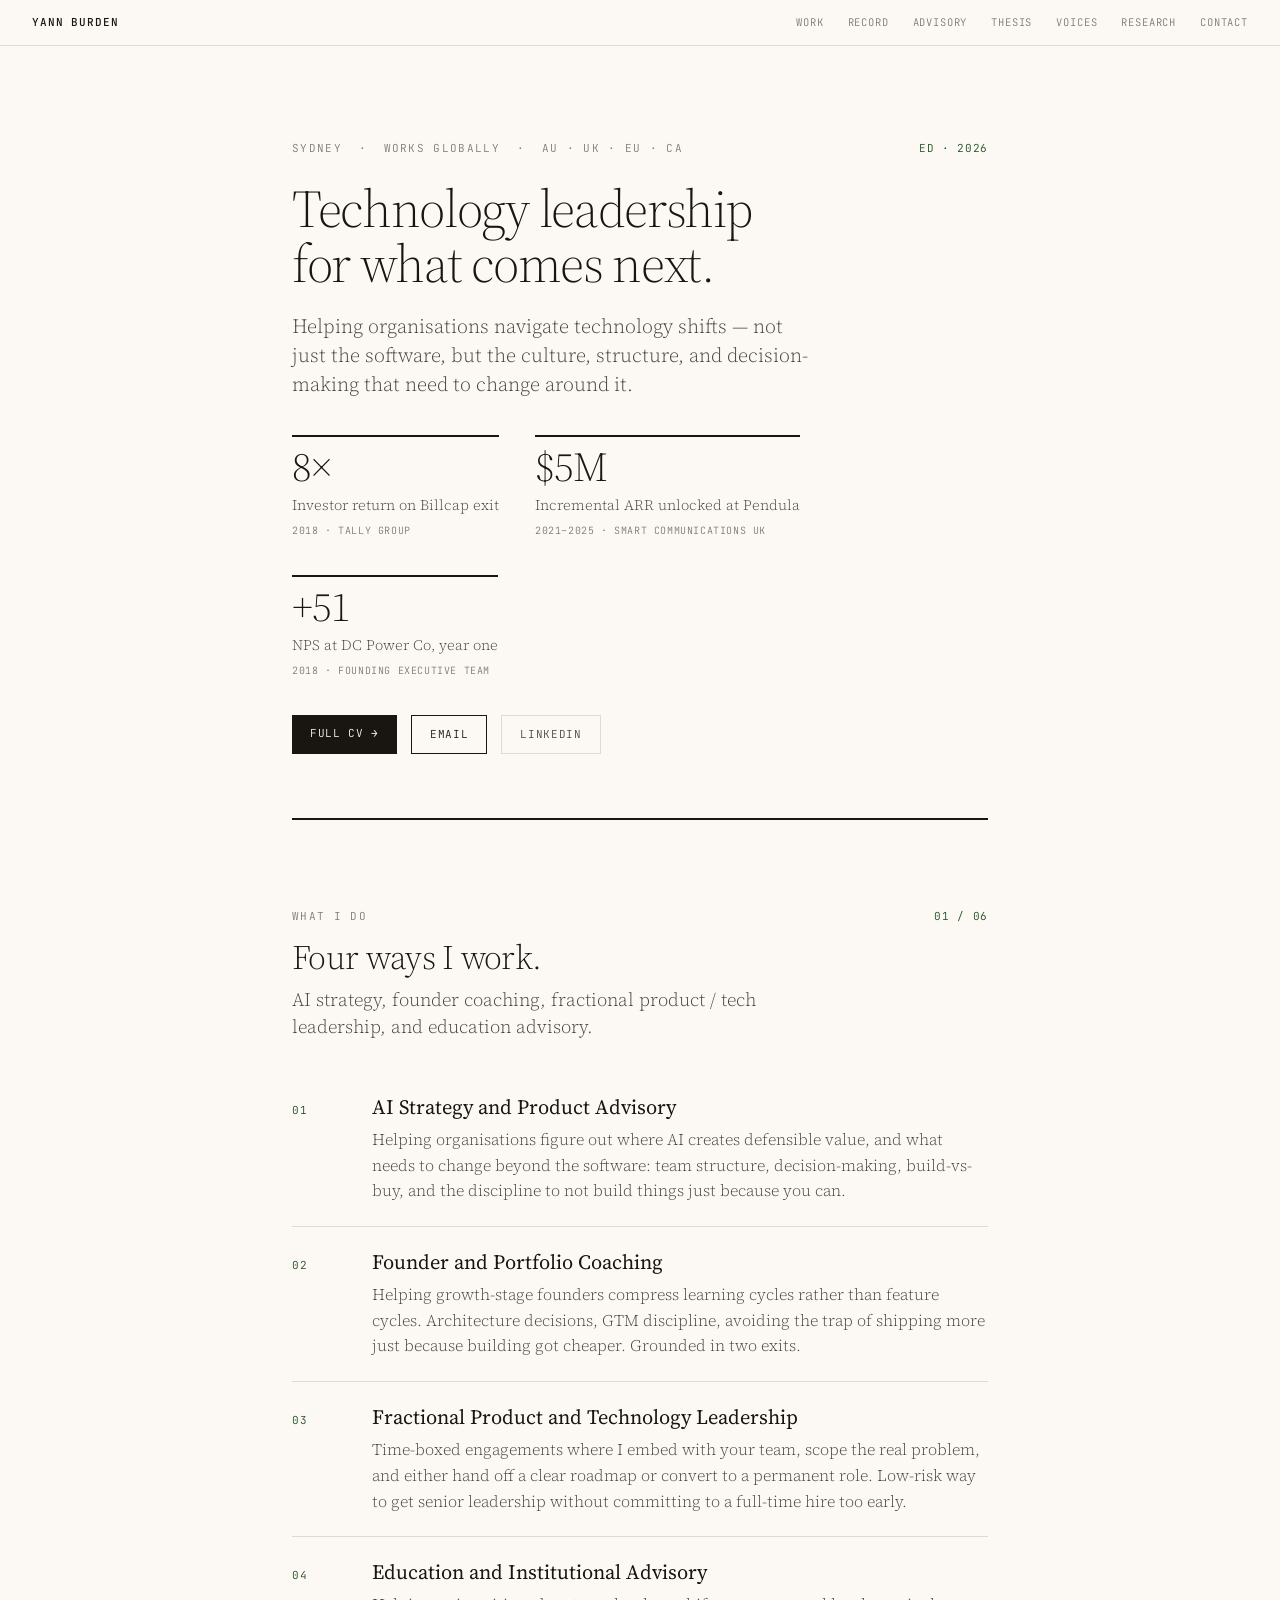
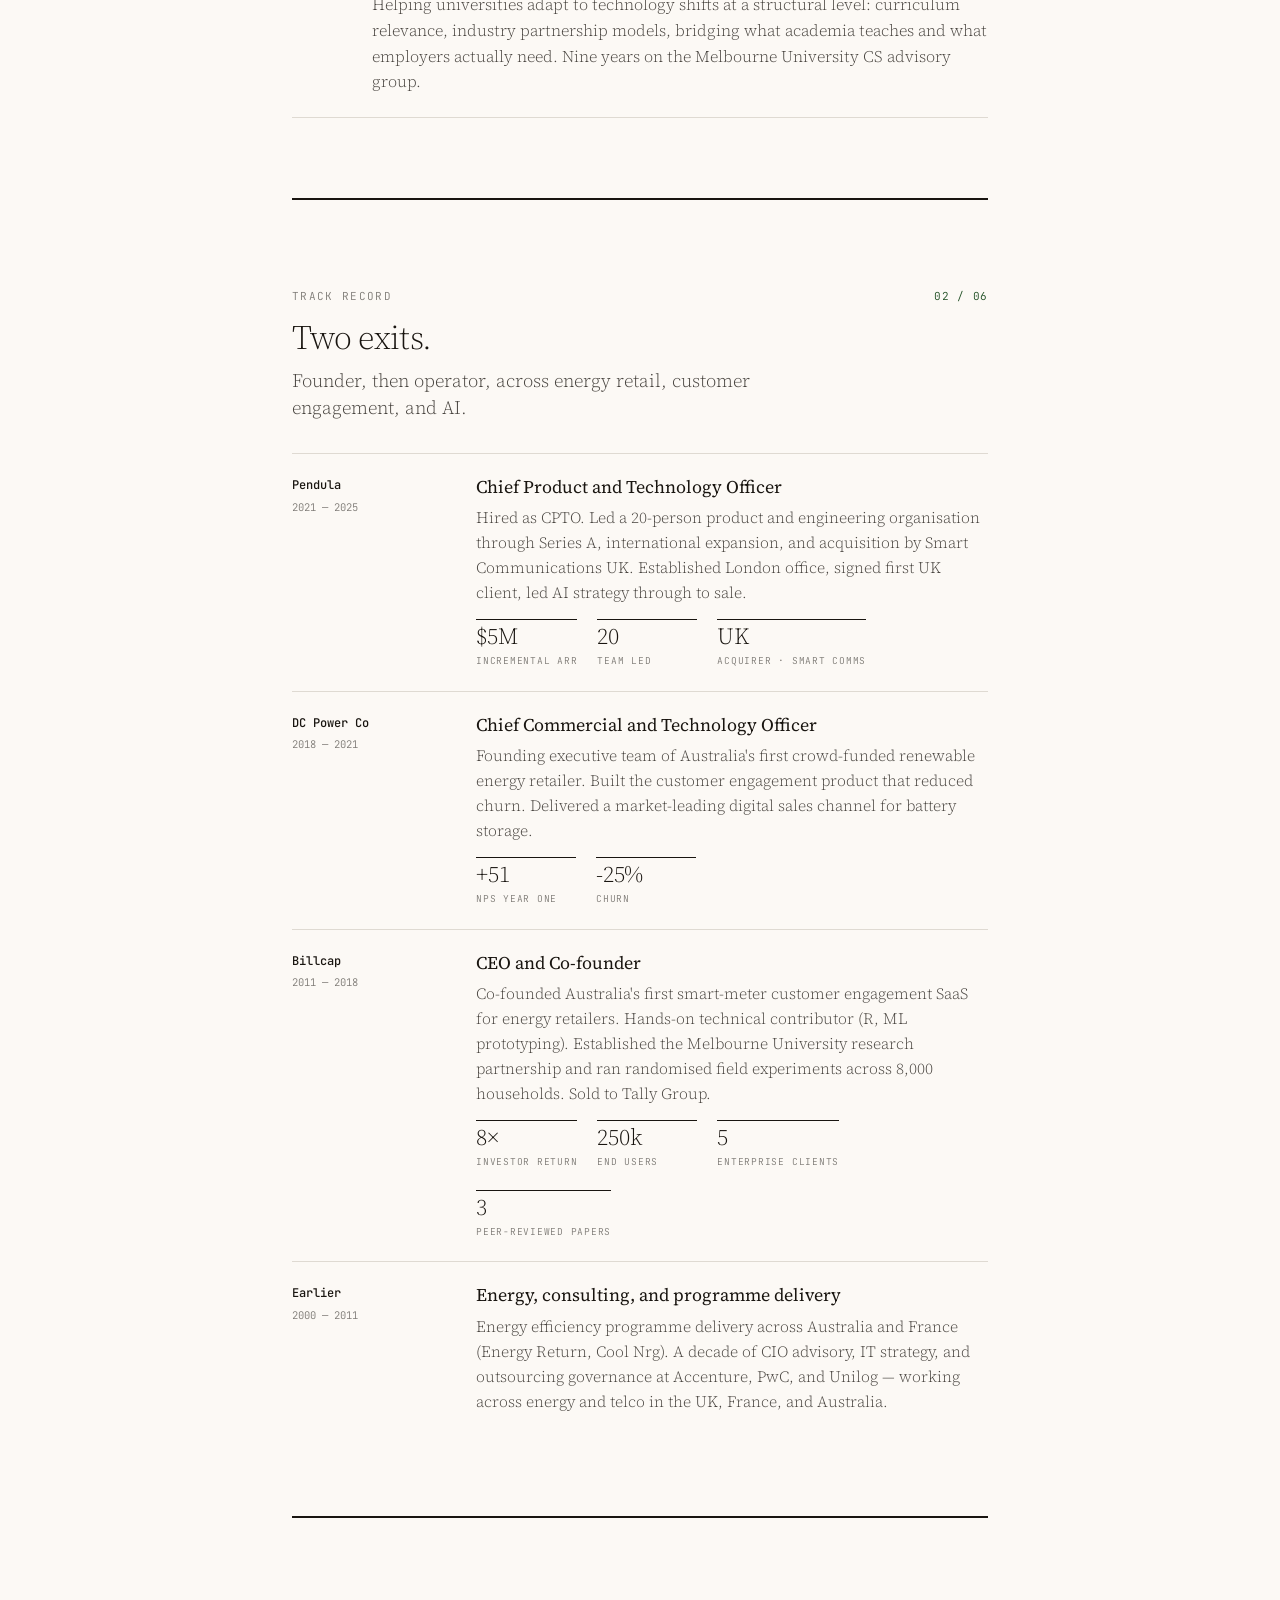
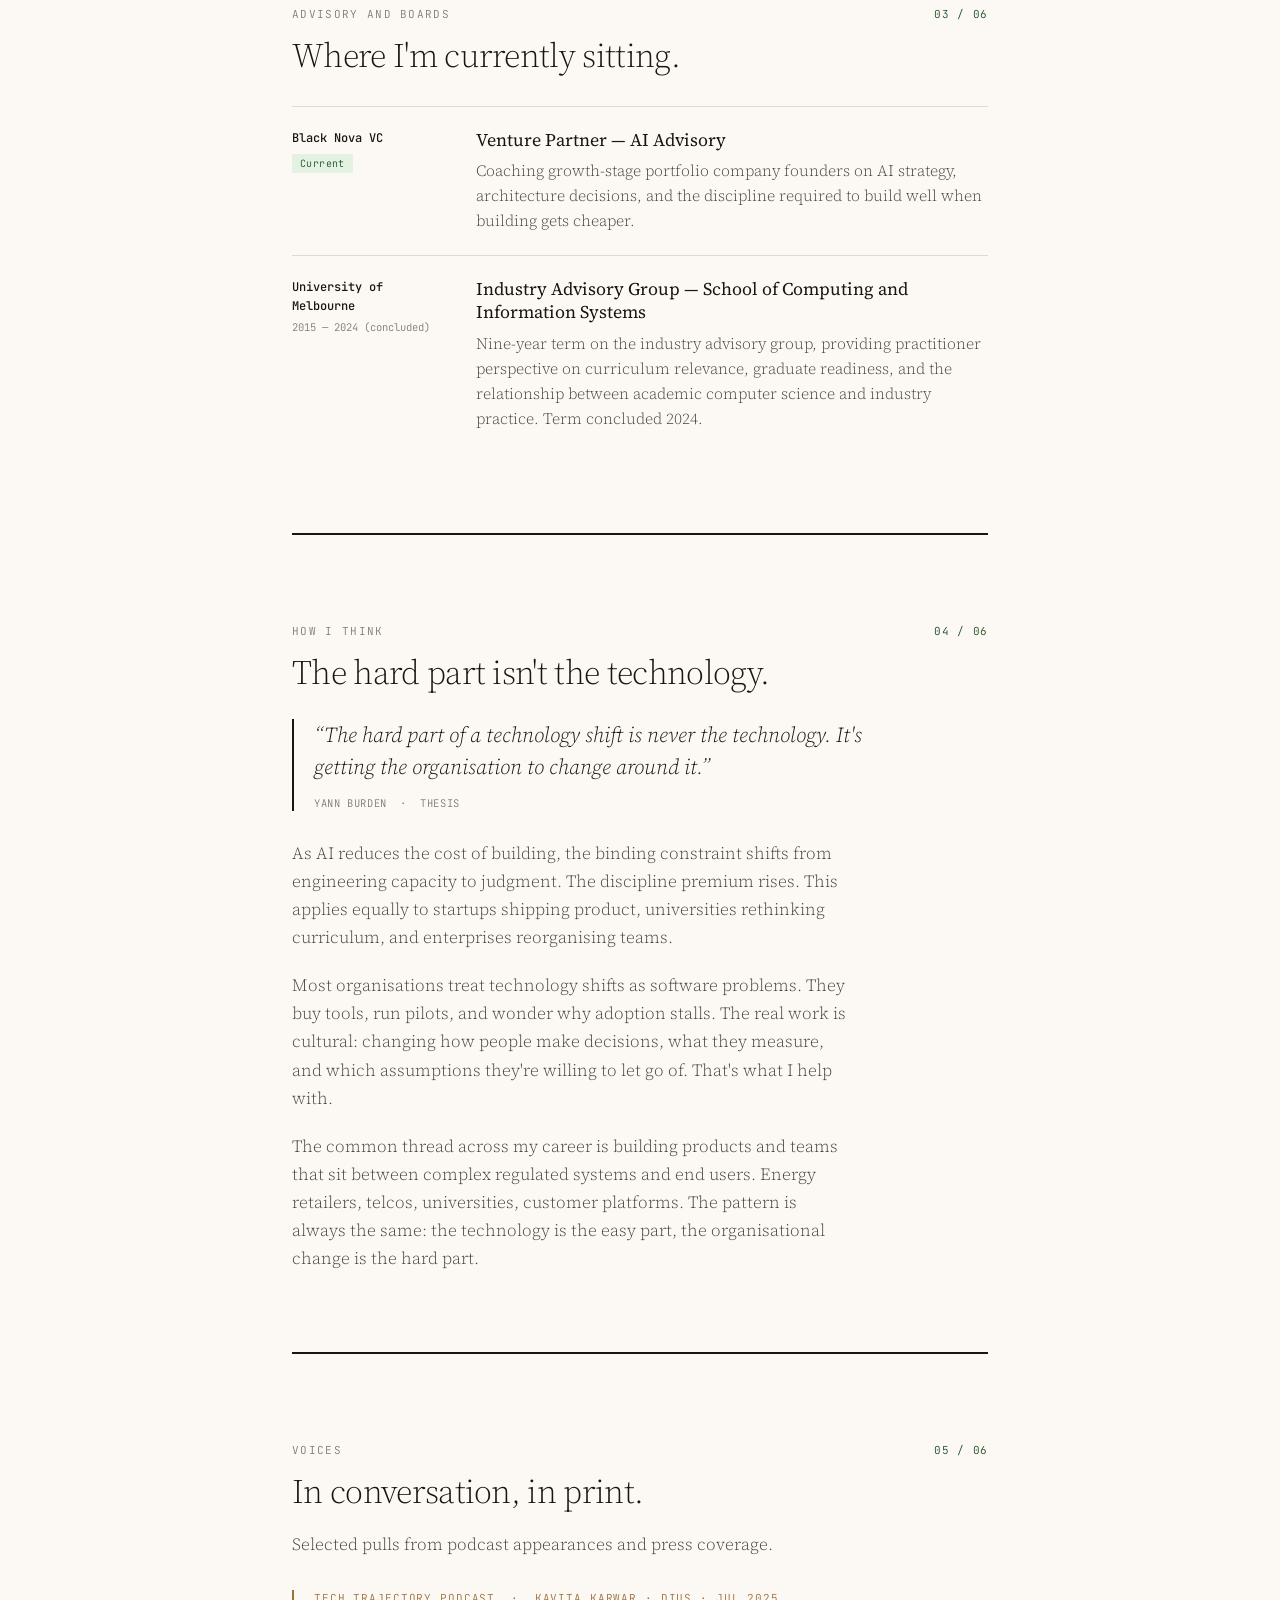
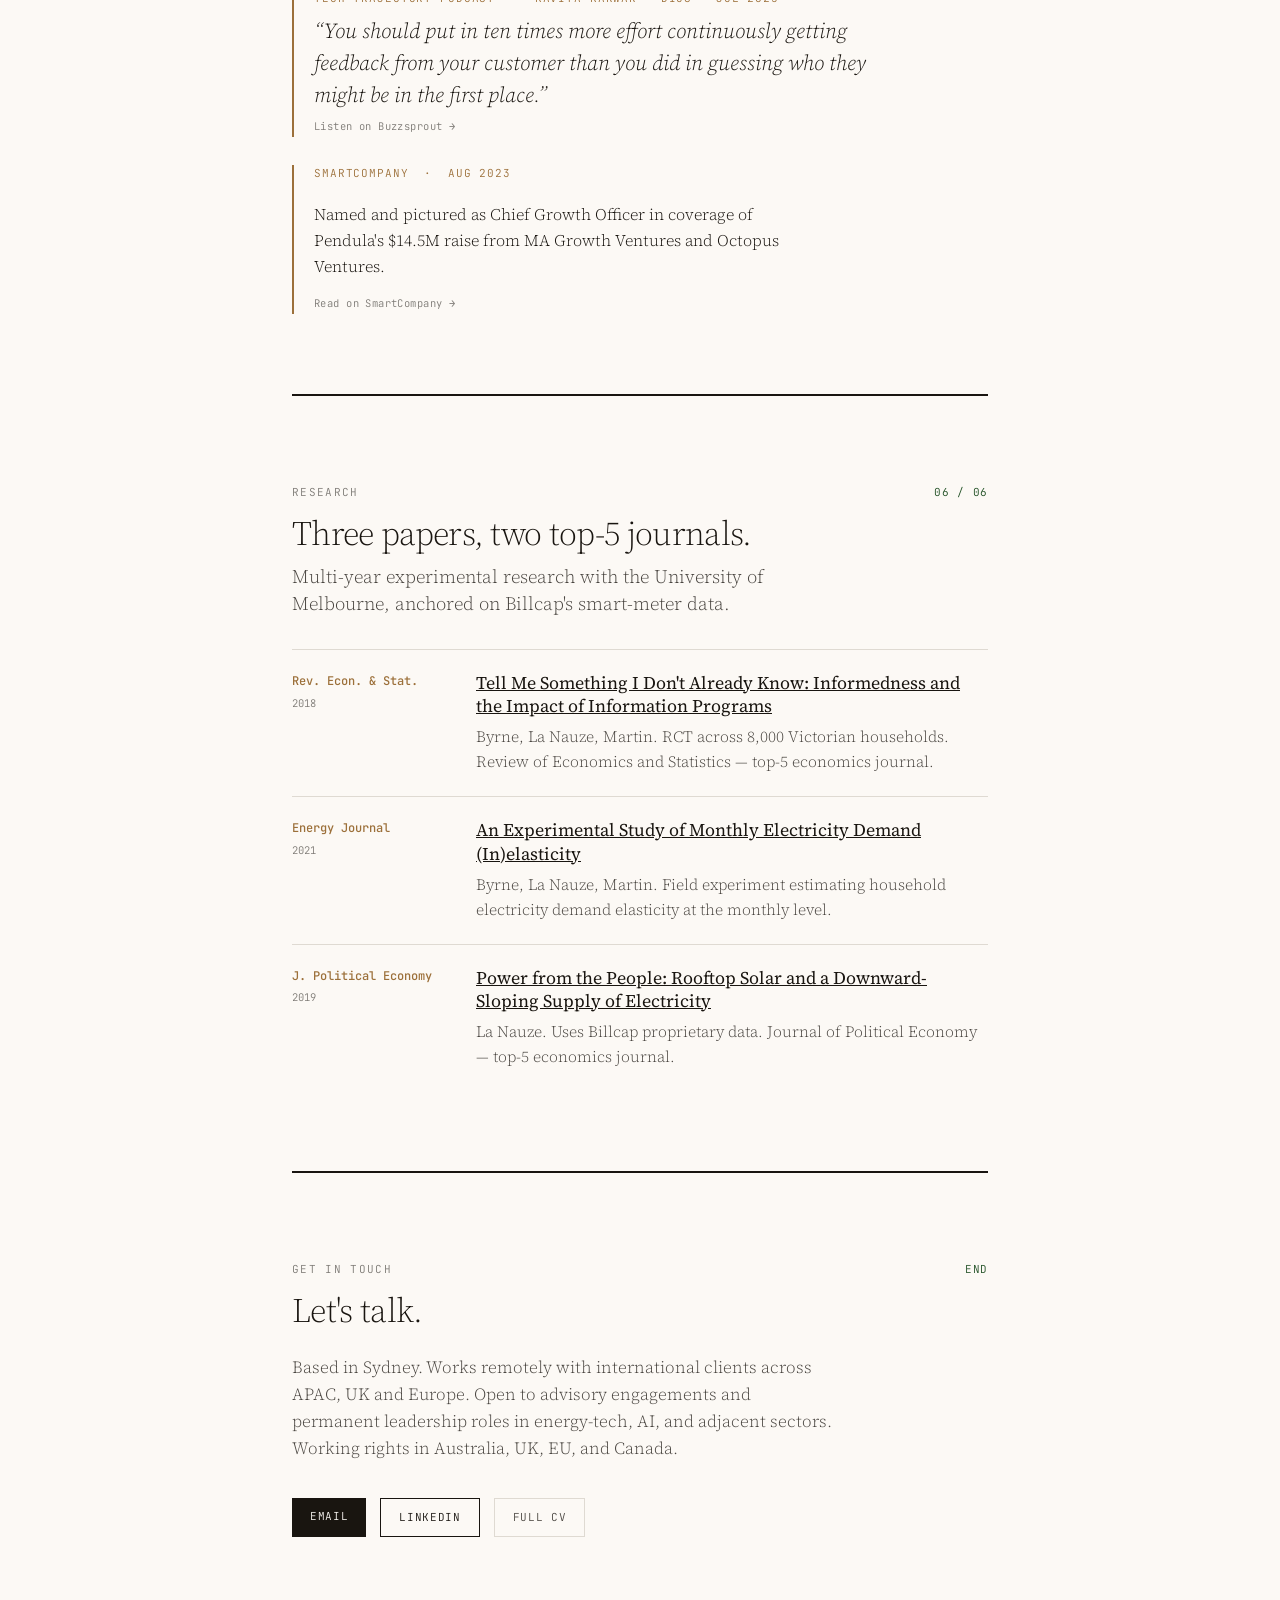
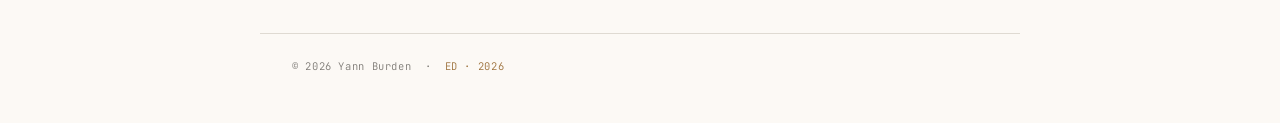
==== commit e40e0487: "Reframe DC Power Co: not a true exit, customer book acquired by Ion Group Two exits headline (Billca" ====
--- a/site/index.html
+++ b/site/index.html
@@ -5,7 +5,7 @@
 <meta name="viewport" content="width=device-width, initial-scale=1.0">
 <title>Yann Burden — Technology Leadership</title>
 <meta property="og:title" content="Yann Burden — Technology Leadership">
-<meta property="og:description" content="Founder and technical leader across energy, SaaS and AI. Three exits: Billcap (Tally Group), Pendula (Smart Communications), DC Power Co.">
+<meta property="og:description" content="Founder and technical leader across energy, SaaS and AI. Two exits: Billcap (Tally Group), Pendula (Smart Communications).">
 <meta property="og:type" content="website">
 <link href="https://fonts.googleapis.com/css2?family=Source+Serif+4:ital,opsz,wght@0,8..60,300;0,8..60,400;0,8..60,600;1,8..60,300;1,8..60,400&family=JetBrains+Mono:wght@400;500&display=swap" rel="stylesheet">
 <style>
@@ -205,7 +205,7 @@
       <p>Helping organisations figure out where AI creates defensible value, and what needs to change beyond the software: team structure, decision-making, build-vs-buy, and the discipline to not build things just because you can.</p></div></div>
     <div class="offering"><div class="num">02</div>
       <div><h3>Founder and Portfolio Coaching</h3>
-      <p>Helping growth-stage founders compress learning cycles rather than feature cycles. Architecture decisions, GTM discipline, avoiding the trap of shipping more just because building got cheaper. Grounded in three exits.</p></div></div>
+      <p>Helping growth-stage founders compress learning cycles rather than feature cycles. Architecture decisions, GTM discipline, avoiding the trap of shipping more just because building got cheaper. Grounded in two exits.</p></div></div>
     <div class="offering"><div class="num">03</div>
       <div><h3>Fractional Product and Technology Leadership</h3>
       <p>Time-boxed engagements where I embed with your team, scope the real problem, and either hand off a clear roadmap or convert to a permanent role. Low-risk way to get senior leadership without committing to a full-time hire too early.</p></div></div>
@@ -218,7 +218,7 @@
 <section id="record" class="record-section">
   <div class="section-head">
     <div class="section-meta"><span class="eyebrow">Track record</span><span class="index">02 / 06</span></div>
-    <h2 class="section-title">Three exits in fifteen years.</h2>
+    <h2 class="section-title">Two exits.</h2>
     <p class="section-deck">Founder, then operator, across energy retail, customer engagement, and AI.</p>
   </div>
   <div class="records">
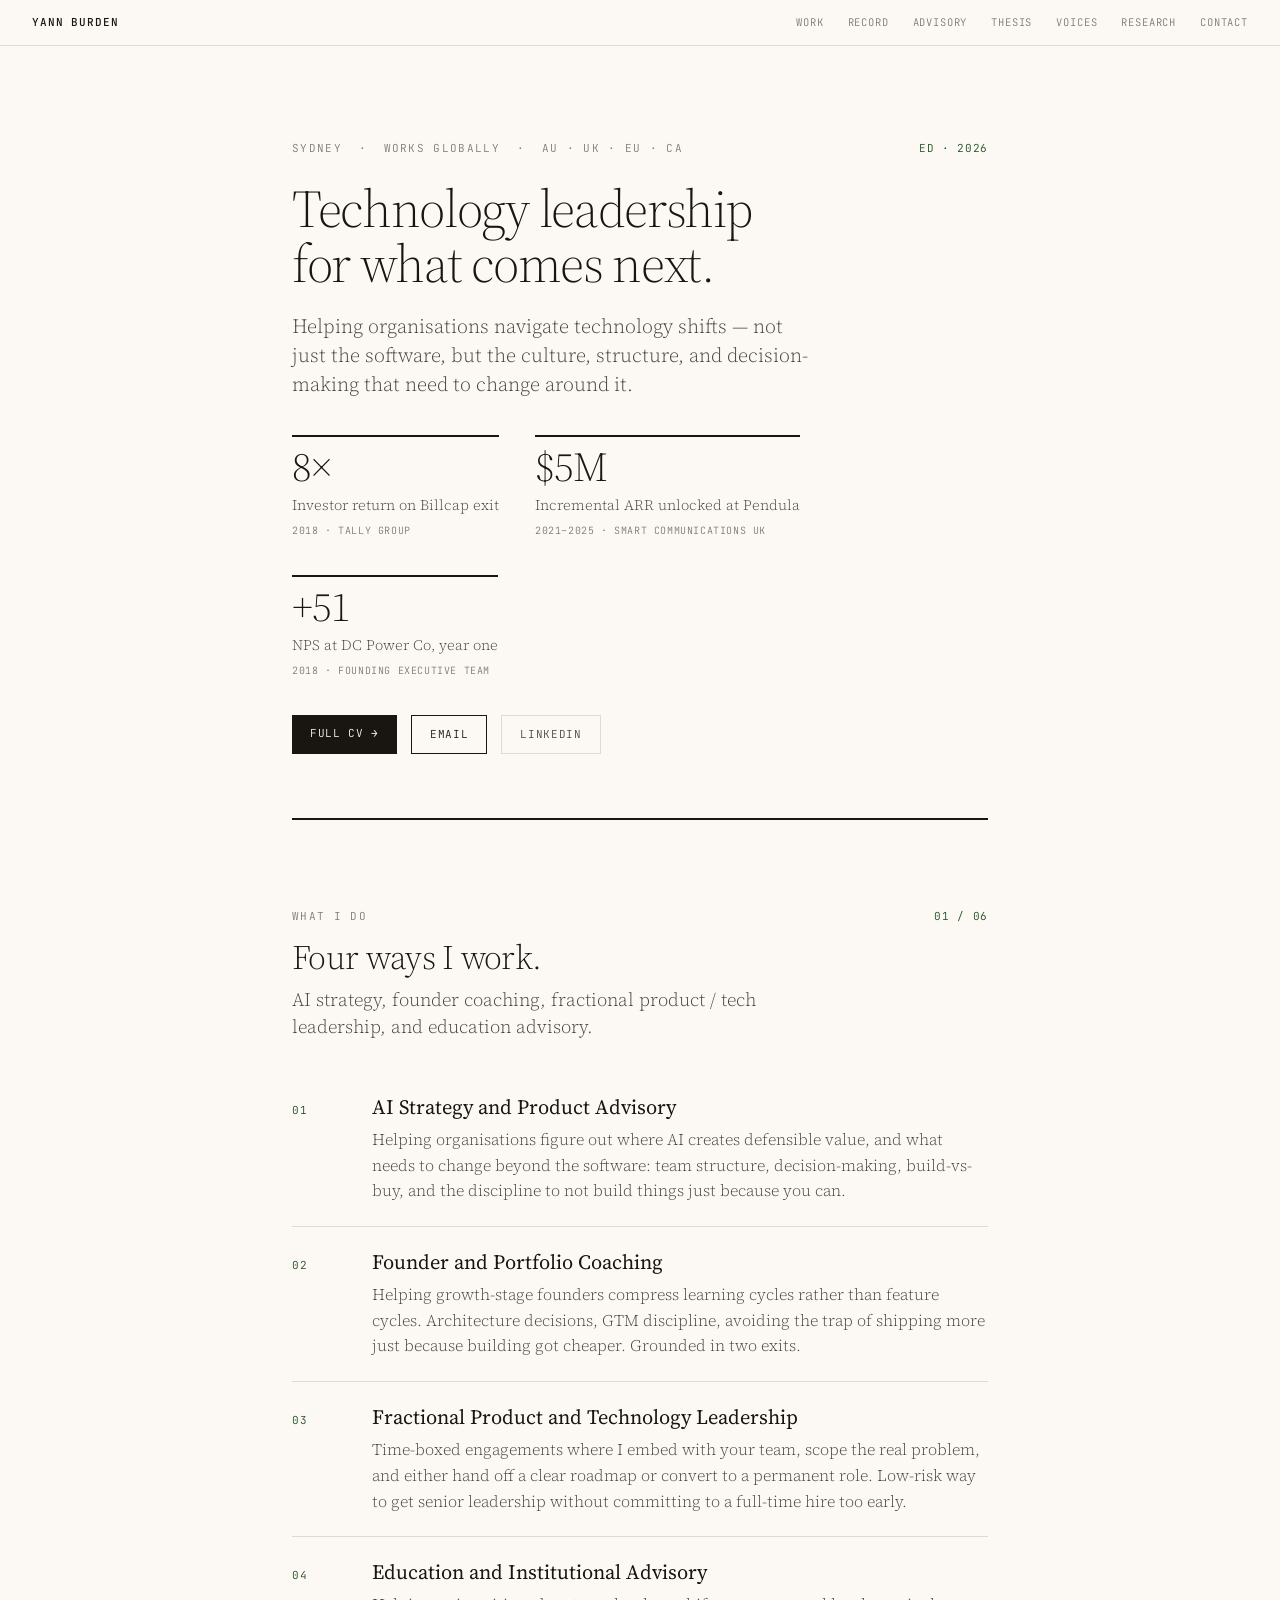
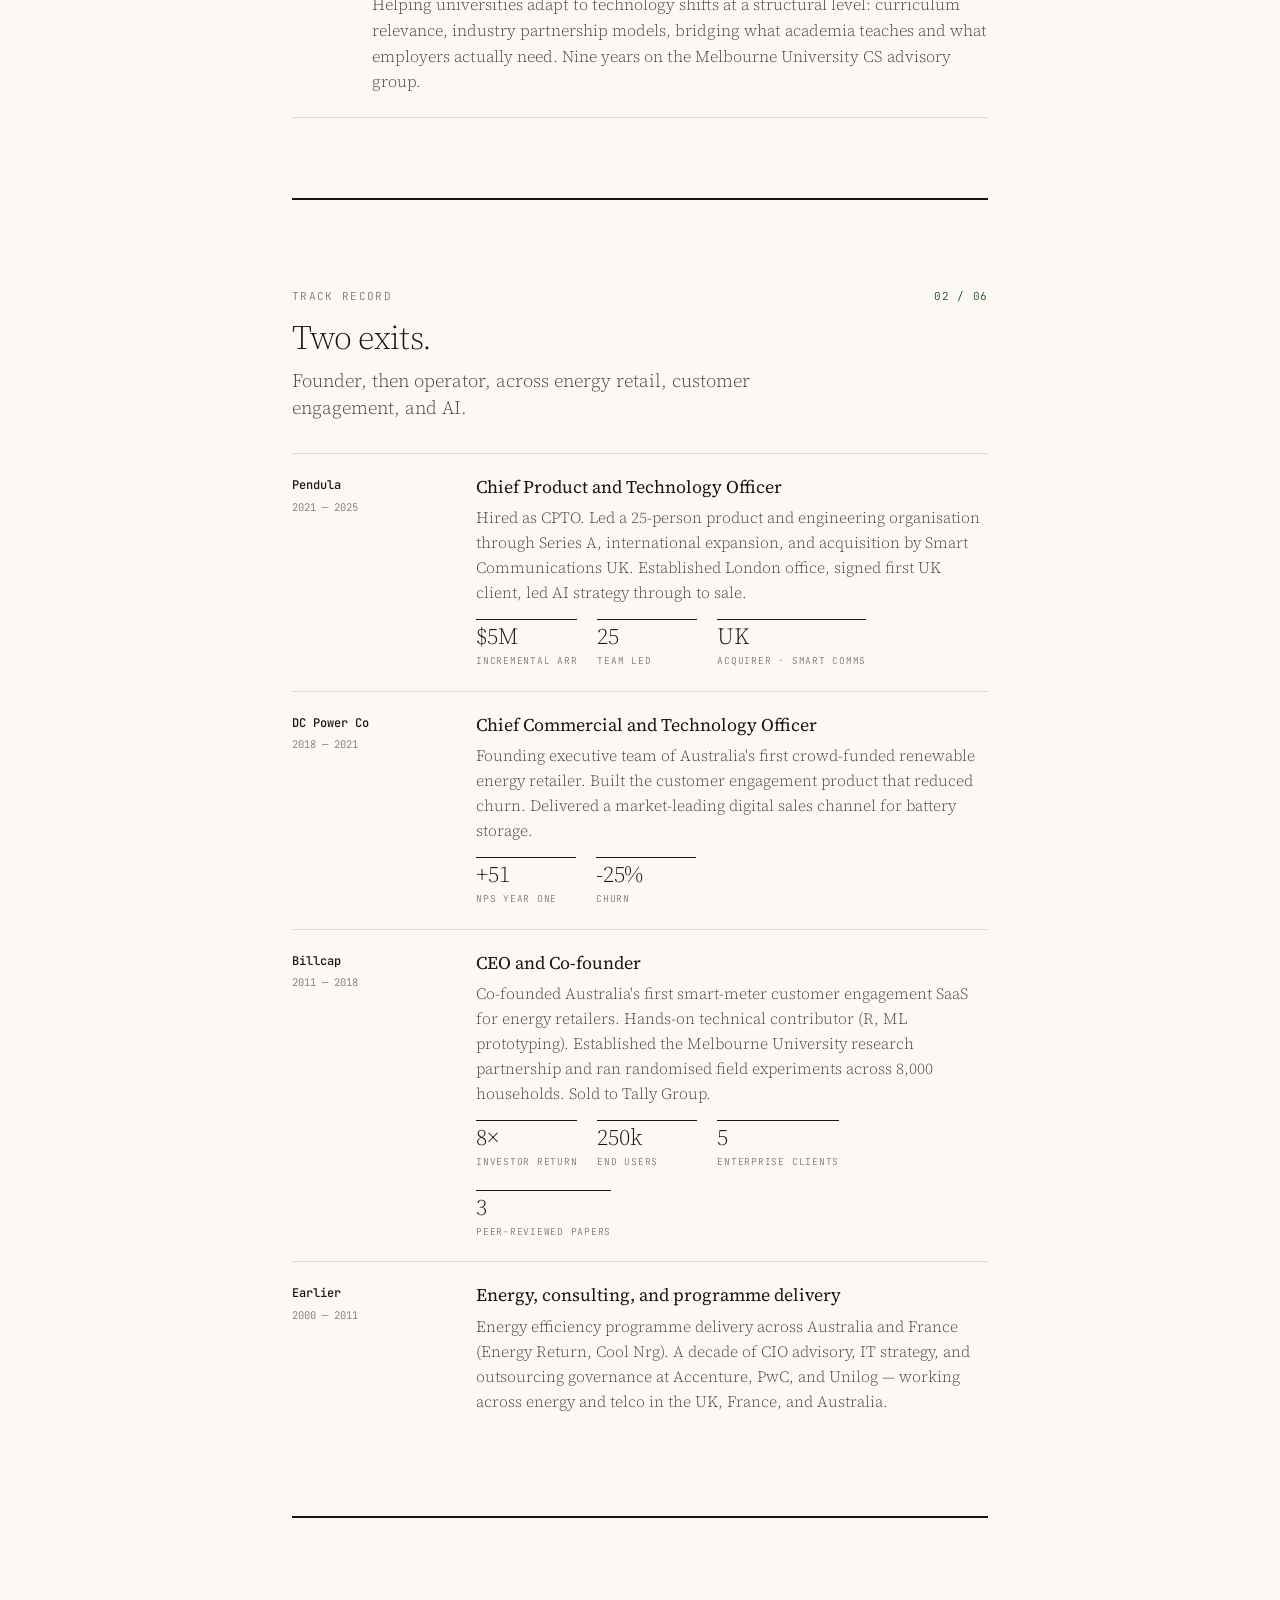
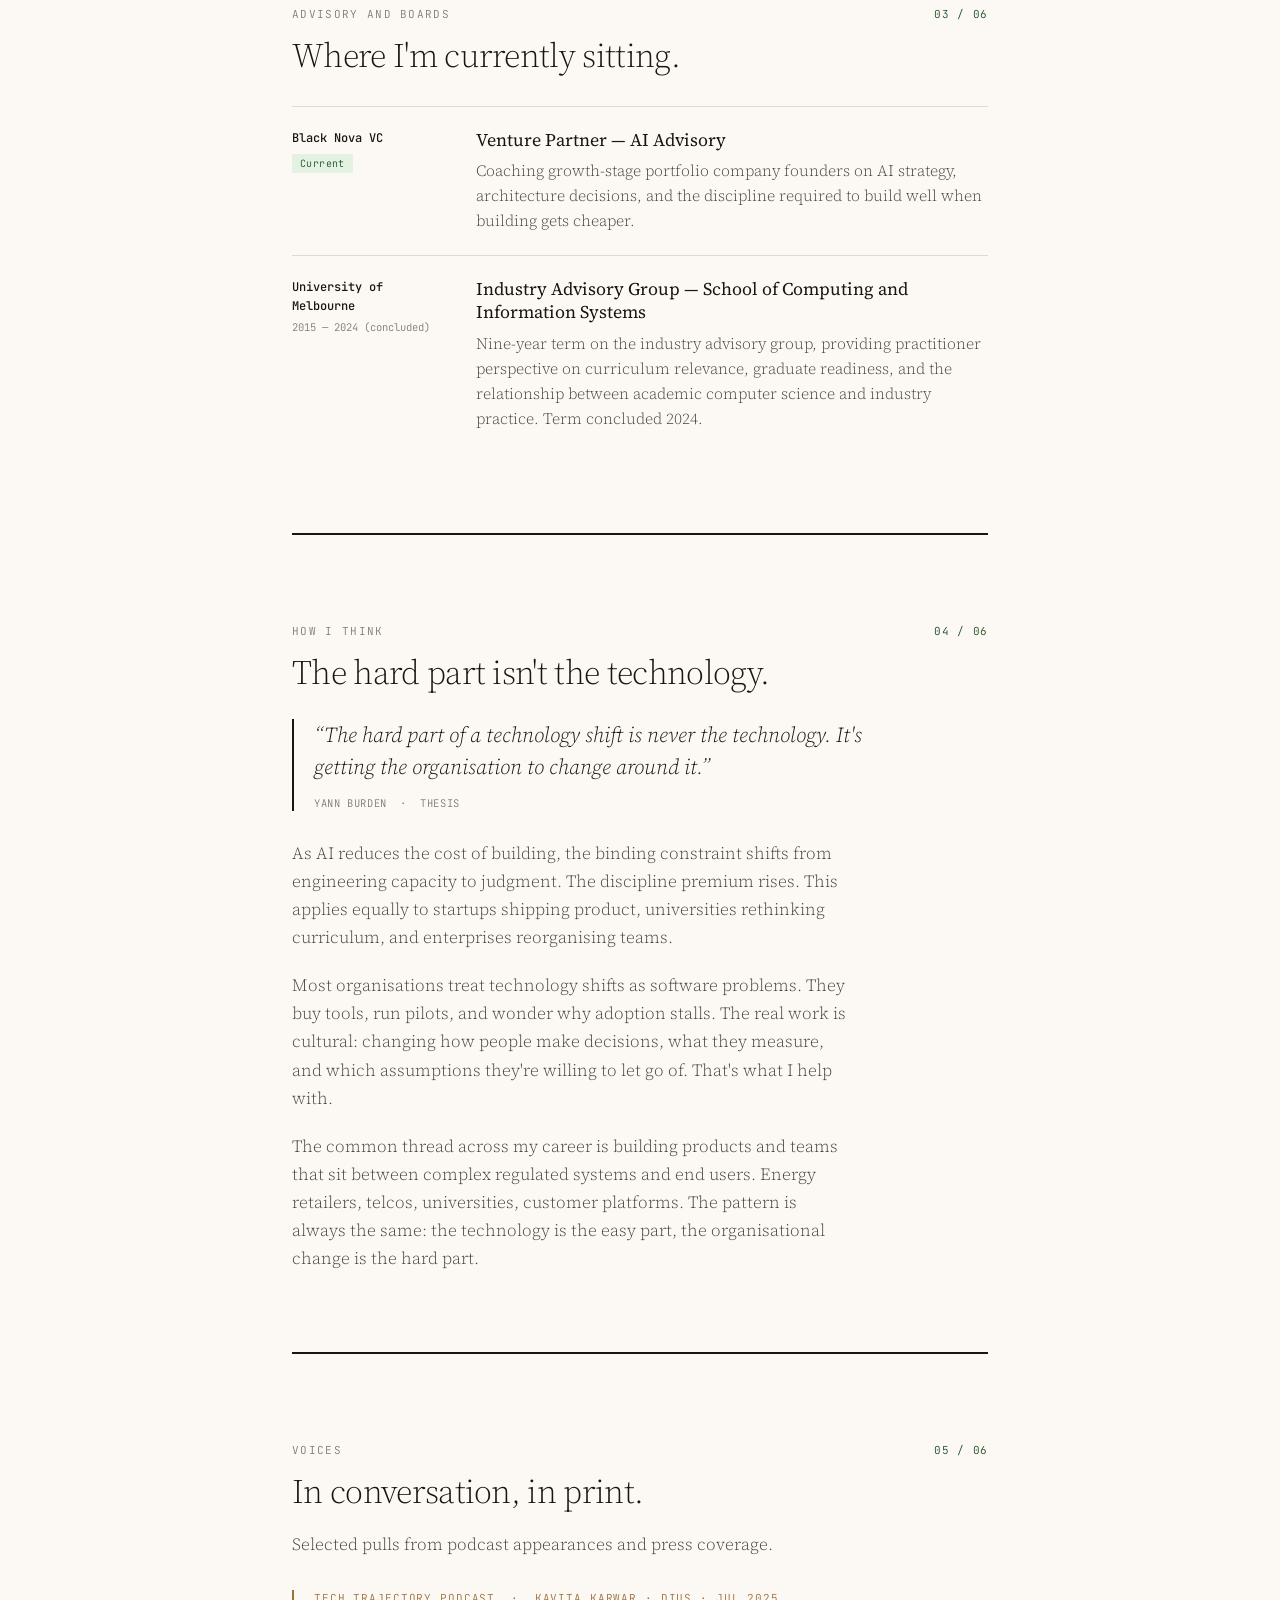
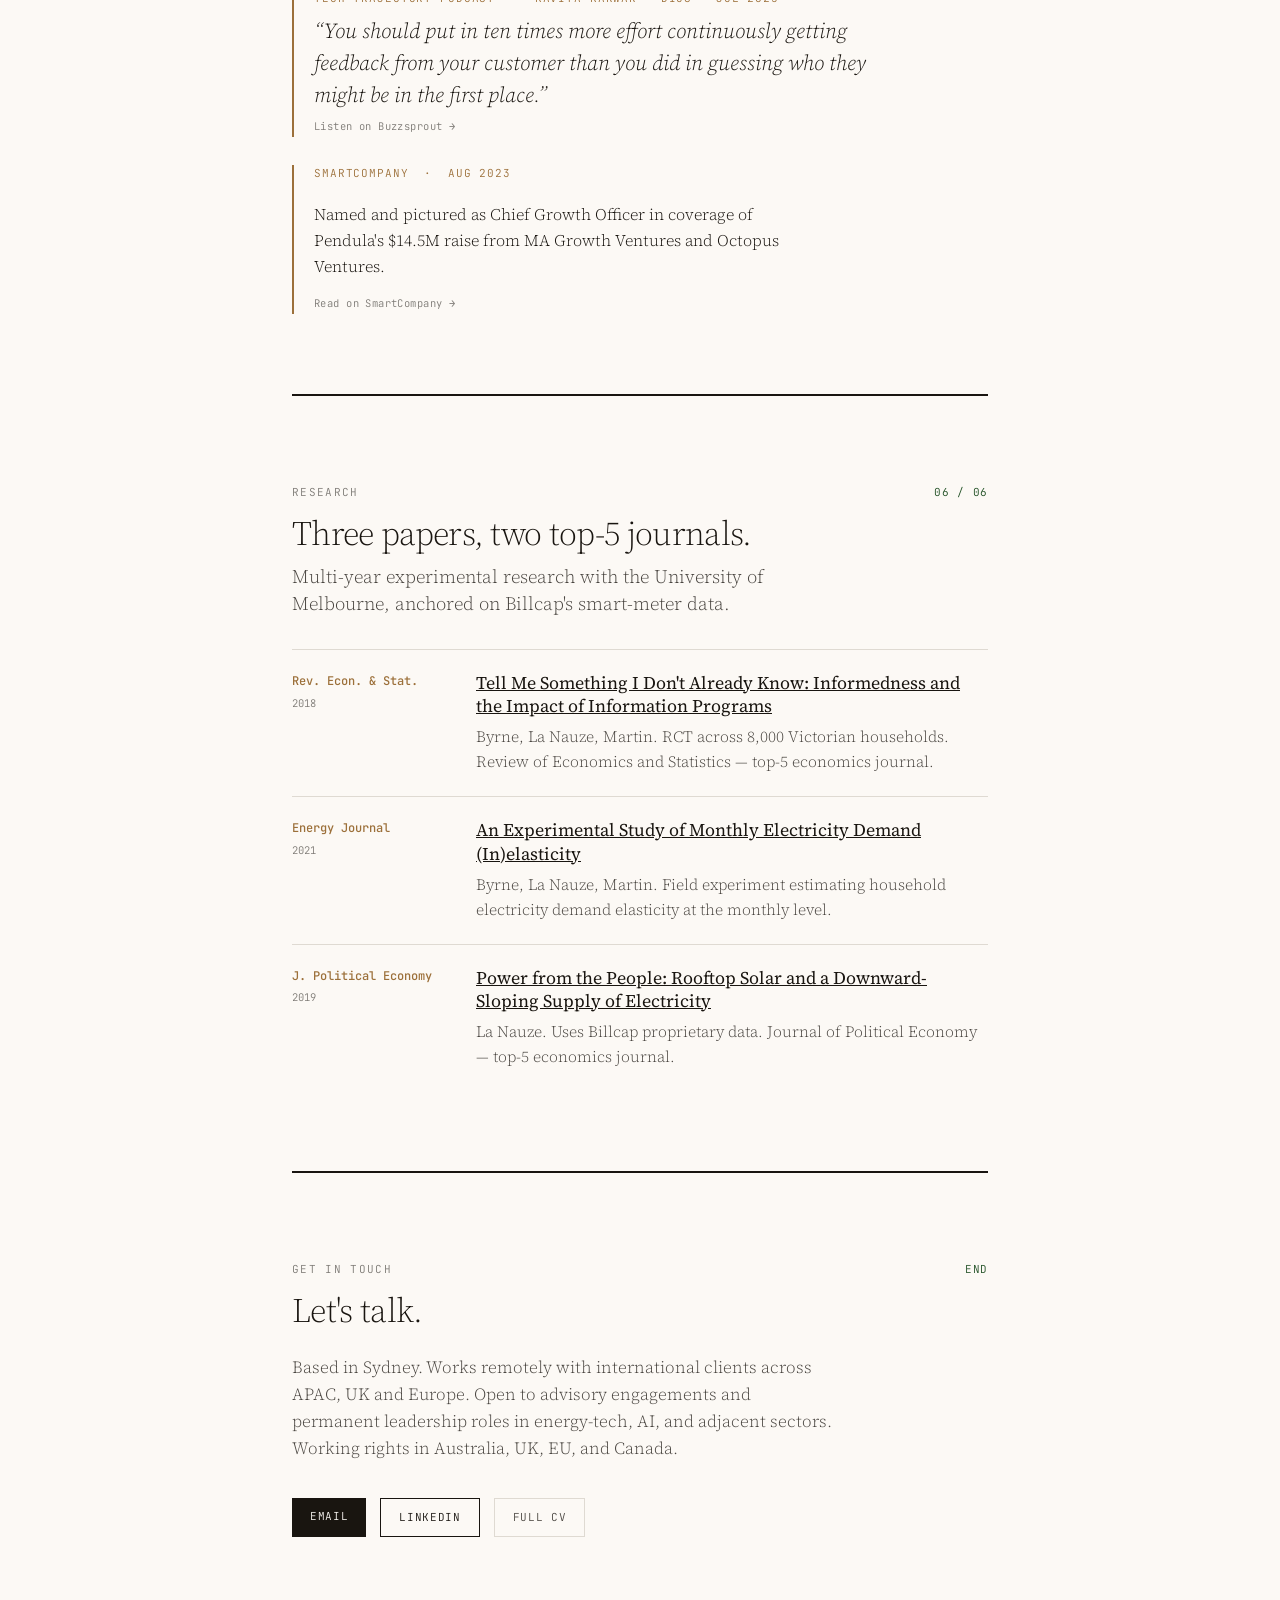
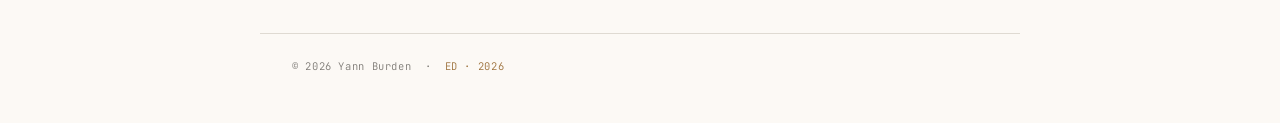
==== commit 09e46a92: "CV content refresh: headline, capability framing, team size, dates - Drop "Data Science" from headli" ====
--- a/site/index.html
+++ b/site/index.html
@@ -226,10 +226,10 @@
       <div class="who">Pendula</div><div class="when">2021 — 2025</div>
     </div><div>
       <h4>Chief Product and Technology Officer</h4>
-      <p>Hired as CPTO. Led a 20-person product and engineering organisation through Series A, international expansion, and acquisition by Smart Communications UK. Established London office, signed first UK client, led AI strategy through to sale.</p>
+      <p>Hired as CPTO. Led a 25-person product and engineering organisation through Series A, international expansion, and acquisition by Smart Communications UK. Established London office, signed first UK client, led AI strategy through to sale.</p>
       <div class="stats">
         <div class="stat"><div class="fig">$5M</div><div class="lbl">incremental ARR</div></div>
-        <div class="stat"><div class="fig">20</div><div class="lbl">team led</div></div>
+        <div class="stat"><div class="fig">25</div><div class="lbl">team led</div></div>
         <div class="stat"><div class="fig">UK</div><div class="lbl">acquirer · Smart Comms</div></div>
       </div>
     </div></div>
